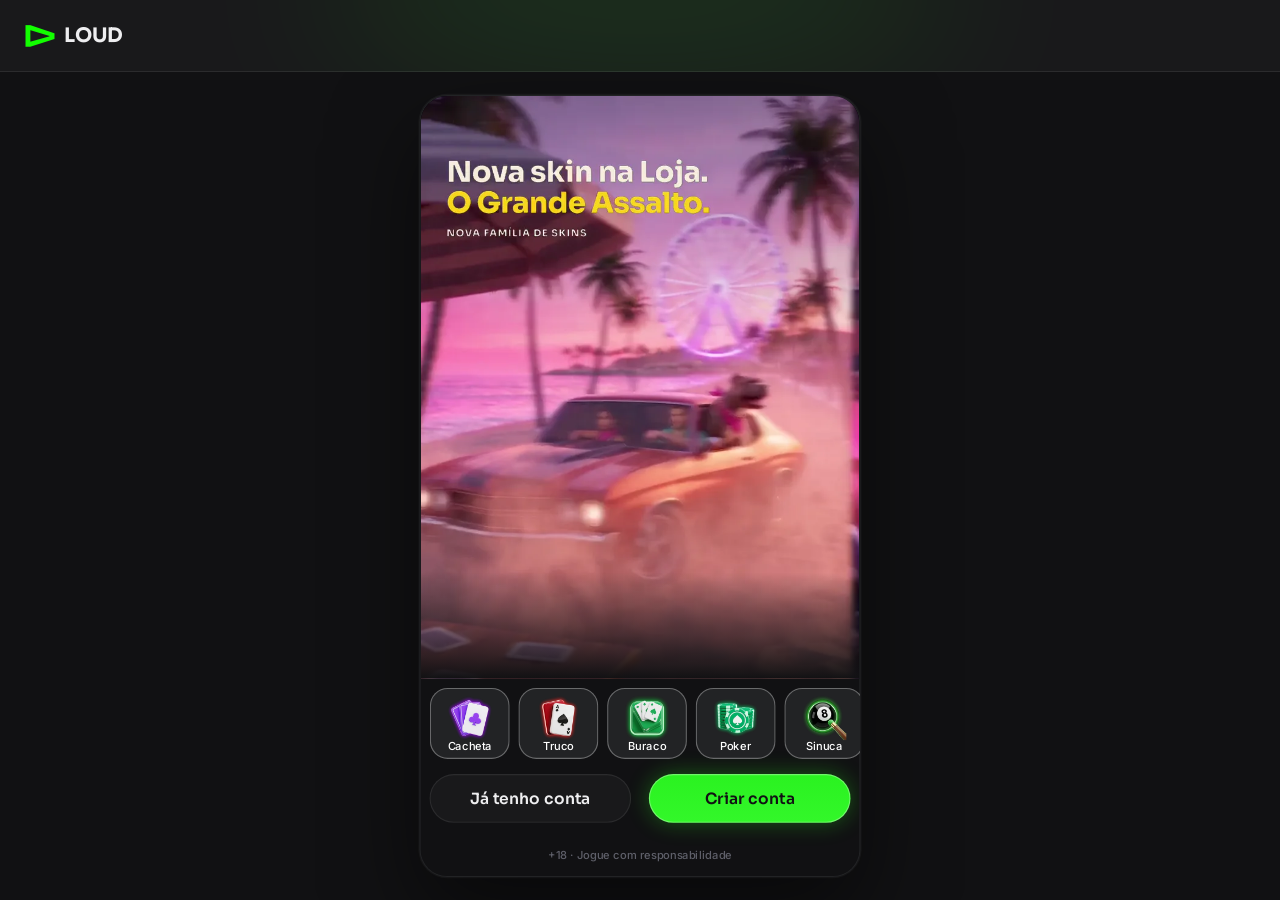
==== index.html @ 506d1aed "Login com o vídeo da O Grande Assalto (6 s em loop, sem áudio) e a família no banner principal da Lo" ====
<!doctype html>
<html lang="pt-BR">
<head>
<meta charset="utf-8">
<meta name="viewport" content="width=device-width, initial-scale=1, viewport-fit=cover, user-scalable=no">
<meta name="robots" content="noindex, nofollow">
<meta name="theme-color" content="#141e2a">
<meta name="mobile-web-app-capable" content="yes">
<meta name="apple-mobile-web-app-capable" content="yes">
<meta name="apple-mobile-web-app-status-bar-style" content="black-translucent">
<title>LOUD · protótipo</title>
<link rel="icon" href="assets/ui/logo_icon.webp">
<link rel="preconnect" href="https://fonts.googleapis.com">
<link rel="preconnect" href="https://fonts.gstatic.com" crossorigin>
<link rel="stylesheet" href="https://fonts.googleapis.com/css2?family=Inter:wght@400;500;600;700&family=Sora:wght@600;700;800&display=swap">
<link rel="stylesheet" href="css/tokens.css?v=loud-11202144">
<link rel="stylesheet" href="css/ui.css?v=loud-11202144">
<link rel="stylesheet" href="css/screens.css?v=loud-11202144">
<link rel="stylesheet" href="css/game.css?v=loud-11202144">
<link rel="stylesheet" href="css/desk.css?v=loud-11202144">
</head>
<body>
<svg width="0" height="0" style="position:absolute" aria-hidden="true">
  <defs><clipPath id="hexclip" clipPathUnits="objectBoundingBox"><path id="hexpath" d=""/></clipPath></defs>
  <symbol id="s-E" viewBox="0 0 16 20"><path d="M8 0C5 4 0 7.5 0 11.5C0 14 2 16 4.5 16C5.7 16 6.8 15.5 7.5 14.7C7.3 16.6 6.5 18.3 5 20H11C9.5 18.3 8.7 16.6 8.5 14.7C9.2 15.5 10.3 16 11.5 16C14 16 16 14 16 11.5C16 7.5 11 4 8 0Z"/></symbol>
  <symbol id="s-C" viewBox="0 0 20 18.4"><path d="M10 18.35L8.55 17.03C3.4 12.36 0 9.28 0 5.5C0 2.420 2.42 0 5.5 0C7.24 0 8.91 0.81 10 2.09C11.09 0.81 12.76 0 14.5 0C17.58 0 20 2.42 20 5.5C20 9.28 16.6 12.36 11.45 17.04L10 18.35Z"/></symbol>
  <symbol id="s-O" viewBox="0 0 15 20"><path d="M7.5 0L15 10L7.5 20L0 10L7.5 0Z"/></symbol>
  <symbol id="s-P" viewBox="0 0 18 18.5"><path d="M9 0C11.3 0 13.2 1.9 13.2 4.2C13.2 5 13 5.7 12.6 6.3C13 6.2 13.4 6.1 13.8 6.1C16.1 6.1 18 8 18 10.3C18 12.6 16.1 14.5 13.8 14.5C12.5 14.5 11.3 13.9 10.5 12.9C10.7 14.9 11.6 16.8 13.1 18.5H4.9C6.4 16.8 7.3 14.9 7.5 12.9C6.7 13.9 5.5 14.5 4.2 14.5C1.9 14.5 0 12.6 0 10.3C0 8 1.9 6.1 4.2 6.1C4.6 6.1 5 6.2 5.4 6.3C5 5.7 4.8 5 4.8 4.2C4.8 1.9 6.7 0 9 0Z"/></symbol>
  <symbol id="i-copy" viewBox="0 0 448 512"><path d="M208 0H332.1c12.7 0 24.9 5.1 33.9 14.1l67.9 67.9c9 9 14.1 21.2 14.1 33.9V336c0 26.5-21.5 48-48 48H208c-26.5 0-48-21.5-48-48V48c0-26.5 21.5-48 48-48zM48 128h80v64H64V448H256V416h64v48c0 26.5-21.5 48-48 48H48c-26.5 0-48-21.5-48-48V176c0-26.5 21.5-48 48-48z"/></symbol>
  <symbol id="i-share" viewBox="0 0 448 512"><path d="M352 224c53 0 96-43 96-96s-43-96-96-96s-96 43-96 96c0 4 .2 8 .7 11.9l-94.1 47C145.4 170.2 121.9 160 96 160c-53 0-96 43-96 96s43 96 96 96c25.9 0 49.4-10.2 66.6-26.9l94.1 47c-.5 3.9-.7 7.8-.7 11.9c0 53 43 96 96 96s96-43 96-96s-43-96-96-96c-25.9 0-49.4 10.2-66.6 26.9l-94.1-47c.5-3.9 .7-7.8 .7-11.9s-.2-8-.7-11.9l94.1-47C302.6 213.8 326.1 224 352 224z"/></symbol>
  <symbol id="i-wa" viewBox="0 0 448 512"><path d="M380.9 97.1C339 55.1 283.2 32 223.9 32c-122.4 0-222 99.6-222 222 0 39.1 10.2 77.3 29.6 111L0 480l117.7-30.9c32.4 17.7 68.9 27 106.1 27h.1c122.3 0 224.1-99.6 224.1-222 0-59.3-25.2-115-67.1-157zm-157 341.6c-33.2 0-65.7-8.9-94-25.7l-6.7-4-69.8 18.3L72 359.2l-4.4-7c-18.5-29.4-28.2-63.3-28.2-98.2 0-101.7 82.8-184.5 184.6-184.5 49.3 0 95.6 19.2 130.4 54.1 34.8 34.9 56.2 81.2 56.1 130.5 0 101.8-84.9 184.6-186.6 184.6zm101.2-138.2c-5.5-2.8-32.8-16.2-37.9-18-5.1-1.9-8.8-2.8-12.5 2.8-3.7 5.6-14.3 18-17.6 21.8-3.2 3.7-6.5 4.2-12 1.4-32.6-16.3-54-29.1-75.5-66-5.7-9.8 5.7-9.1 16.3-30.3 1.8-3.7.9-6.9-.5-9.7-1.4-2.8-12.5-30.1-17.1-41.2-4.5-10.8-9.1-9.3-12.5-9.5-3.2-.2-6.9-.2-10.6-.2-3.7 0-9.7 1.4-14.8 6.9-5.1 5.6-19.4 19-19.4 46.3 0 27.3 19.9 53.7 22.6 57.4 2.8 3.7 39.1 59.7 94.8 83.8 35.2 15.2 49 16.5 66.6 13.9 10.7-1.6 32.8-13.4 37.4-26.4 4.6-13 4.6-24.1 3.2-26.4-1.3-2.5-5-3.9-10.5-6.6z"/></symbol>
  <symbol id="i-pen" viewBox="0 0 512 512"><path d="M362.7 19.3L314.3 67.7 444.3 197.7l48.4-48.4c25-25 25-65.5 0-90.5L453.3 19.3c-25-25-65.5-25-90.5 0zm-71 71L58.6 323.5c-10.4 10.4-18 23.3-22.2 37.4L1 481.2C-1.5 489.7 .8 498.8 7 505s15.3 8.5 23.7 6.1l120.3-35.4c14.1-4.2 27-11.8 37.4-22.2L421.7 220.3 291.7 90.3z"/></symbol>
  <symbol id="i-plus" viewBox="0 0 448 512"><path d="M256 80c0-17.7-14.3-32-32-32s-32 14.3-32 32v144H48c-17.7 0-32 14.3-32 32s14.3 32 32 32h144v144c0 17.7 14.3 32 32 32s32-14.3 32-32V288h144c17.7 0 32-14.3 32-32s-14.3-32-32-32H256V80z"/></symbol>
  <symbol id="i-chev-l" viewBox="0 0 320 512"><path d="M9.4 233.4c-12.5 12.5-12.5 32.8 0 45.3l192 192c12.5 12.5 32.8 12.5 45.3 0s12.5-32.8 0-45.3L77.3 256 246.6 86.6c12.5-12.5 12.5-32.8 0-45.3s-32.8-12.5-45.3 0l-192 192z"/></symbol>
  <symbol id="i-chev-r" viewBox="0 0 320 512"><path d="M310.6 233.4c12.5 12.5 12.5 32.8 0 45.3l-192 192c-12.5 12.5-32.8 12.5-45.3 0s-12.5-32.8 0-45.3L242.7 256 73.4 86.6c-12.5-12.5-12.5-32.8 0-45.3s32.8-12.5 45.3 0l192 192z"/></symbol>
  <symbol id="i-chev-l-light" viewBox="0 0 320 512"><path d="M20.7 267.3c-6.2-6.2-6.2-16.4 0-22.6l192-192c6.2-6.2 16.4-6.2 22.6 0s6.2 16.4 0 22.6L54.6 256 235.3 436.7c6.2 6.2 6.2 16.4 0 22.6s-16.4 6.2-22.6 0l-192-192z"/></symbol>
  <symbol id="i-chev-r-light" viewBox="0 0 320 512"><path d="M299.3 244.7c6.2 6.2 6.2 16.4 0 22.6l-192 192c-6.2 6.2-16.4 6.2-22.6 0s-6.2-16.4 0-22.6L265.4 256 84.7 75.3c-6.2-6.2-6.2-16.4 0-22.6s16.4-6.2 22.6 0l192 192z"/></symbol>
  <symbol id="i-x" viewBox="0 0 384 512"><path d="M324.5 411.1c6.2 6.2 16.4 6.2 22.6 0s6.2-16.4 0-22.6L214.6 256 347.1 123.5c6.2-6.2 6.2-16.4 0-22.6s-16.4-6.2-22.6 0L192 233.4 59.5 100.9c-6.2-6.2-16.4-6.2-22.6 0s-6.2 16.4 0 22.6L169.4 256 36.9 388.5c-6.2 6.2-6.2 16.4 0 22.6s16.4 6.2 22.6 0L192 278.6 324.5 411.1z"/></symbol>
  <symbol id="i-search" viewBox="0 0 512 512"><path d="M384 208A176 176 0 1 0 32 208a176 176 0 1 0 352 0zM343.3 366C307 397.2 259.7 416 208 416C93.1 416 0 322.9 0 208S93.1 0 208 0S416 93.1 416 208c0 51.7-18.8 99-50 135.3L507.3 484.7c6.2 6.2 6.2 16.4 0 22.6s-16.4 6.2-22.6 0L343.3 366z"/></symbol>
  <symbol id="i-check" viewBox="0 0 512 512"><path d="M256 512A256 256 0 1 0 256 0a256 256 0 1 0 0 512zM369 209L241 337c-9.4 9.4-24.6 9.4-33.9 0l-64-64c-9.4-9.4-9.4-24.6 0-33.9s24.6-9.4 33.9 0l47 47L335 175c9.4-9.4 24.6-9.4 33.9 0s9.4 24.6 0 33.9z"/></symbol>
  <symbol id="i-eye" viewBox="0 0 576 512"><path d="M288 32c-80.8 0-145.5 36.8-192.6 80.6C48.6 156 17.3 208 2.5 243.7c-3.3 7.9-3.3 16.7 0 24.6C17.3 304 48.6 356 95.4 399.4C142.5 443.2 207.2 480 288 480s145.5-36.8 192.6-80.6c46.8-43.5 78.1-95.4 93-131.1c3.3-7.9 3.3-16.7 0-24.6c-14.9-35.7-46.2-87.7-93-131.1C433.5 68.8 368.8 32 288 32zM144 256a144 144 0 1 1 288 0 144 144 0 1 1 -288 0zm144-64c0 35.3-28.7 64-64 64c-7.1 0-13.9-1.2-20.3-3.3c-5.5-1.8-11.9 1.6-11.7 7.4c.3 6.9 1.3 13.8 3.2 20.7c13.7 51.2 66.4 81.6 117.6 67.9s81.6-66.4 67.9-117.6c-11.1-41.5-47.8-69.4-88.6-71.1c-5.8-.2-9.2 6.1-7.4 11.7c2.1 6.4 3.3 13.2 3.3 20.3z"/></symbol>
  <symbol id="i-send" viewBox="0 0 512 512"><path d="M498.1 5.6c10.1 7 15.4 19.1 13.5 31.2l-64 416c-1.5 9.7-7.4 18.2-16 23s-18.9 5.4-28 1.6L284 427.7l-68.5 74.1c-8.9 9.7-22.9 12.9-35.2 8.1S160 493.2 160 480V396.4c0-4 1.5-7.8 4.2-10.7L331.8 202.8c5.8-6.3 5.6-16-.4-22s-15.7-6.4-22-.7L106 360.8 17.7 316.6C7.1 311.3 .3 300.7 0 288.9s5.9-22.8 16.1-28.7l448-256c10.7-6.1 23.9-5.5 34 1.4z"/></symbol>
  <symbol id="i-star" viewBox="0 0 576 512"><path d="M316.9 18C311.6 7 300.4 0 288.1 0s-23.4 7-28.8 18L195 150.3 51.4 171.5c-12 1.8-22 10.2-25.7 21.7s-.7 24.2 7.9 32.7L137.8 329 113.2 474.7c-2 12 3 24.2 12.9 31.3s23 8 33.8 2.3l128.3-68.5 128.3 68.5c10.8 5.7 23.9 4.9 33.8-2.3s14.9-19.3 12.9-31.3L438.5 329 542.7 225.9c8.6-8.5 11.7-21.2 7.9-32.7s-13.7-19.9-25.7-21.7L381.2 150.3 316.9 18z"/></symbol>
  <symbol id="i-star-o" viewBox="0 0 576 512"><path d="M287.9 0c9.2 0 17.6 5.2 21.6 13.5l68.6 141.3 153.2 22.6c9 1.3 16.5 7.6 19.3 16.3s.5 18.1-5.9 24.5L433.6 328.4l26.2 155.6c1.5 9-2.2 18.1-9.7 23.5s-17.3 6-25.3 1.7l-137-73.2L151 509.1c-8.1 4.3-17.9 3.7-25.3-1.7s-11.2-14.5-9.7-23.5l26.2-155.6L31.1 218.2c-6.5-6.4-8.7-15.9-5.9-24.5s10.3-14.9 19.3-16.3l153.2-22.6L266.3 13.5C270.4 5.2 278.7 0 287.9 0zm0 79L235.4 187.2c-3.5 7.1-10.2 12.1-18.1 13.3L99 217.9 184.9 303c5.5 5.5 8.1 13.3 6.8 21L171.4 443.7l105.2-56.2c7.1-3.8 15.6-3.7 22.6 0l105.2 56.2L384.2 324.1c-1.3-7.7 1.2-15.5 6.8-21l85.9-85.1L358.6 200.5c-7.8-1.2-14.6-6.1-18.1-13.3L287.9 79z"/></symbol>
</svg>

<!-- desktop (js/desk.js): header largo, menu e chat ao vivo em volta da coluna 9:16 -->
<header class="dkh" id="dkh"></header>
<aside class="dkl" id="dkl" aria-label="Menu"></aside>
<aside class="dkr" id="dkr" aria-label="Chat ao vivo"></aside>

<div class="stage-wrap"><div class="phone" id="phone">
  <div class="status" aria-hidden="true"><span>9:41</span><span class="island"></span>
    <span class="icons"><svg width="18" height="12" viewBox="0 0 18 12" fill="#fff"><rect x="0" y="8" width="3" height="4" rx="1"/><rect x="5" y="5.5" width="3" height="6.5" rx="1"/><rect x="10" y="3" width="3" height="9" rx="1"/><rect x="15" y="0" width="3" height="12" rx="1"/></svg><svg width="16" height="12" viewBox="0 0 16 12" fill="#fff"><path d="M8 2.2c2.3 0 4.4.9 6 2.4l1.1-1.1A10 10 0 0 0 8 .6 10 10 0 0 0 .9 3.5L2 4.6a8.4 8.4 0 0 1 6-2.4zm0 3.3c1.4 0 2.7.5 3.7 1.4l1.1-1.1A7 7 0 0 0 8 3.9a7 7 0 0 0-4.8 1.9l1.1 1.1c1-.9 2.3-1.4 3.7-1.4zm0 3.3c.6 0 1.1.2 1.5.6L8 11 6.5 9.4c.4-.4.9-.6 1.5-.6z"/></svg><svg width="27" height="13" viewBox="0 0 27 13" fill="none"><rect x=".5" y=".5" width="23" height="12" rx="3.5" stroke="#fff" opacity=".4"/><rect x="2" y="2" width="20" height="9" rx="2" fill="#fff"/><rect x="25" y="4.5" width="1.6" height="4" rx=".8" fill="#fff" opacity=".4"/></svg></span>
  </div>
  <div class="app" id="app">
    <!-- telas do app (renderizadas pelo js/screens.js) -->
    <section class="scr" id="view"></section>

    <!-- tela de jogo: os motores (js/games.js) desenham dentro dela -->
    <section class="scr game-scr" id="scr-game" hidden>
      <header class="hud" id="hud"></header>
      <div class="jogo" id="jogo"><div class="board" id="board"></div></div>
      <nav class="mnav" id="mnav">
        <button data-g="voltar"><span class="back"><svg><use href="#i-chev-l-light"/></svg></span><span>Voltar</span></button>
        <button data-g="chat"><img class="ic" src="assets/icons/chat.webp" alt=""><span>Chat</span></button>
        <button data-g="mesa"><img class="ic" src="assets/icons/friends.webp" alt=""><span>Mesa</span></button>
        <button data-g="voz"><img class="ic" id="micIco" src="assets/icons/microphone-off.webp" alt=""><span>Voz</span></button>
        <button data-g="ajustes"><img class="ic" src="assets/icons/gear.webp" alt=""><span>Ajustes</span></button>
      </nav>
    </section>

    <div class="toast" id="toast"><span class="hint-pill" id="toastTxt"></span></div>
    <div id="sheet"></div>
    <div id="overlay"></div>
  </div>
</div></div>

<script src="js/core.js?v=loud-11202144"></script>
<script src="js/ui.js?v=loud-11202144"></script>
<script src="js/screens.js?v=loud-11202144"></script>
<script src="js/loja.js?v=loud-11202144"></script>
<script src="js/social.js?v=loud-11202144"></script>
<script src="js/torneios.js?v=loud-11202144"></script>
<script src="js/sala.js?v=loud-11202144"></script>
<script src="js/games.js?v=loud-11202144"></script>
<script src="js/sinuca.js?v=loud-11202144"></script>
<script src="js/desk.js?v=loud-11202144"></script>
<script src="js/boot.js?v=loud-11202144"></script>
</body>
</html>
---- css/tokens.css ----
/* LOUD · tokens do DS EstrelaGames (Rjx31bgpOt4m1U8DVKyWtd · modo LOUD), valores resolvidos 1:1 */
:root{
  color-scheme: dark;
  /* background */
  --bg-default:#111113; --bg-subtle:#19191b; --bg-strong:#222325; --bg-raised:#292a2e; --bg-inset:#010101; --bg-highlight:#ffffff14; --bg-chrome:#19191b; --bg-divider:#292a2e; --bg-band:#00000052;
  --bga-default-50:#11111380; --bga-default-75:#111113bf; --bga-subtle-50:#19191b80; --bga-subtle-75:#19191bbf;
  --bga-strong-25:#22232540; --bga-strong-50:#22232580; --bga-strong-75:#222325bf;
  --bga-secondary-16:#33f72a29; --bga-secondary-32:#33f72a52; --bga-accent-12:#ffc8411f;
  /* border */
  --border-muted:#ffffff14; --border-default:#222325; --border-strong:#393a40; --border-focus:#2af220;
  --border-hl-top:#ffffff29; --border-gold-top:#b2ffaae5; --border-gold-bottom:#2af2205c;
  /* text */
  --text-default:#eeeef0; --text-muted:#b2b3bd; --text-link:#33f72a; --text-subtle:#5f606a; --text-disabled:#46484f;
  --text-brand:#33f72a; --text-success:#52de7e; --text-error:#ff6b6e; --text-prize:#ffc841;
  --text-on-color:#ffffff; --text-on-color-muted:#ffffffd9; --text-on-color-subtle:#ffffffb2; --text-on-light:#111113;
  /* system */
  --sys-info:#11ff00; --sys-success:#2cc160; --sys-success-strong:#8cf0a9; --sys-warning:#ffbe2e; --sys-error:#ef4452;
  --sysa-success-25:#2cc16040; --sysa-error-25:#ef445240; --sysa-info-25:#3b74f540;
  --notification-error:#ef4452;
  /* effects */
  --hl-subtle:#ffffff29; --hl:#ffffff52; --hl-strong:#ffffff7a;
  --shadow-faint:#0000001f; --shadow-subtle:#0000003d; --shadow:#00000066; --shadow-strong:#00000080;
  --glow-info:#2af22052; --glow-accent:#ffbe2e52; --glow-success:#52de7ea3; --glow-gold:#33f72a52; --glow-blue:#33f72a; --glow-red:#ff6b6e;
  /* surfaces */
  --surface-card-top:#19191b; --surface-card-bottom:#111113; --surface-elevated-top:#292a2e; --surface-elevated-bottom:#19191b;
  /* buttons */
  --btn-primary-top:#2af220; --btn-primary-bg:#1a8015; --btn-secondary-border:#11ff00;
  --btn-disabled-top:#292a2e; --btn-disabled-bg:#292a2e; --btn-disabled-text:#46484f;
  /* tabs */
  --tab-default-text:#b2b3bd; --tab-container:#222325; --input-border:#222325;
  --tab-padrao:#2af220; --tab-padrao-tint:#2af2203d; --tab-rosa:#e93d82; --tab-rosa-tint:#e93d823d;
  /* games */
  --game-truco:#e5484d; --game-paulista:#3b74f5; --game-cacheta:#8752f2; --game-tranca:#2cc160; --game-buraco:#1f9a4a;
  --game-poker:#0fa968; --game-sinuca:#2fa35a; --game-todos:#11ff00; --game-domino:#14b8a6; --game-dama:#f76b15; --game-xadrez:#5b6cff;
  --game-paulista-tint:#3b74f53d; --game-truco-tint:#e5484d3d; --game-cacheta-tint:#8752f23d; --game-buraco-tint:#1f9a4a3d; --game-poker-tint:#0fa9683d; --game-sinuca-tint:#2fa35a3d;
  /* crew */
  --crew-engenheiro:#4fb3ff; --crew-comandante:#f5c542; --crew-piloto:#ff5a36; --crew-navegador:#e86bff; --crew-explorador:#4dffb8;
  --crew-bar:#ff9f43; --crew-reis:#34d399; --crew-nobru:#3d8bff; --crew-inhui:#ff4fb0;
  /* famílias da página Skins (mesma cor da chamada do Truco) */
  --crew-laje:#ff7f50; --crew-portaria:#3ddc84; --crew-live:#b45cff; --crew-feira:#ffa62b; --crew-navalha:#ff4fb0; --crew-varzea:#5be37d; --crew-oficina:#3db8ff; --crew-posto:#ff3b4a; --crew-fliper:#a45cff; --crew-grau:#4fa3ff; --crew-palpite:#f2b233; --crew-assalto:#ff4fa3;
  /* stake / table */
  --stake-padrao-top:#185a14; --stake-padrao-bottom:#122d10; --stake-iniciante-top:#1f9a4a; --stake-iniciante-bottom:#1f502c;
  --table-card-top:#1f5a4a; --table-card-bottom:#0f2e2a; --table-stake:#ffc841;
  --plus-bg:#52de7e; --plus-icon:#111113;
  --btn-success-top:#52de7e; --btn-success-bg:#1f9a4a; /* DS button-glass ☰ Type=Success (Comprar) */
  /* cards */
  --card-face:#ffffff; --card-border:#9ea2a4; --suit-red:#c72c3d; --suit-black:#141922; --back-top:#1b6c17; --back-bottom:#133c10;
  /* seat timer */
  --seat-timer-track:#ffffff1f; --seat-timer:#11ff00;
  /* type */
  --f-display:"Sora", "Inter", system-ui, sans-serif;
  --f-ui:"Inter", system-ui, -apple-system, sans-serif;
  --f-call:"Industry", "Sora", sans-serif;
  /* marca · LOUD (sobrescreve) */
  --back-top:#222325; --back-bottom:#19191b; --btn-primary-text:#111113; --btn-primary-bg:#33f72a; --crew-nobru:#11FF00; --crew-inhui:#11FF00; --crew-carolina:#B2FFAA;
}
/* estilos de texto do DS */
.t-d3xl{font:700 64px/1.2 var(--f-display);letter-spacing:-.02em}
.t-d2xl{font:700 48px/1.2 var(--f-display);letter-spacing:-.02em}
.t-dxl{font:700 40px/1.2 var(--f-display);letter-spacing:-.02em}
.t-dl{font:700 32px/1.2 var(--f-display);letter-spacing:-.02em}
.t-dm{font:700 24px/1.2 var(--f-display);letter-spacing:-.01em}
.t-ds{font:700 20px/1.2 var(--f-display);letter-spacing:-.01em}
.t-dxs{font:600 16px/1.2 var(--f-display)}
.t-d2xs{font:600 14px/1.2 var(--f-display)}
.t-d3xs{font:600 12px/1.2 var(--f-display)}
.t-hm{font:700 20px/1.2 var(--f-ui)}
.t-ll{font:500 16px/1 var(--f-ui)} .t-lm{font:500 14px/1 var(--f-ui)} .t-ls{font:500 12px/1 var(--f-ui)} .t-lxs{font:500 10px/1 var(--f-ui)} .t-l2xs{font:500 8px/1 var(--f-ui)}
.t-link{font:700 12px/1.5 var(--f-ui)}
.t-p2xl{font:400 20px/1.5 var(--f-ui)} .t-pm{font:400 14px/1.5 var(--f-ui)} .t-ps{font:400 12px/1.5 var(--f-ui)}
---- css/ui.css ----
/* EstrelaGames · base + componentes do DS (Apple Gamer Style · Glass). Medidas 1:1 com o Figma (frame 375). */
*{box-sizing:border-box}
html,body{height:100%;margin:0}
body{background:#05080c;color:var(--text-default);font-family:var(--f-ui);-webkit-font-smoothing:antialiased;overflow:hidden;-webkit-text-size-adjust:100%}
button{font:inherit;color:inherit;border:0;background:none;padding:0;margin:0;cursor:pointer;-webkit-tap-highlight-color:transparent;text-align:inherit}
button:focus-visible,[role="button"]:focus-visible{outline:2px solid var(--border-focus);outline-offset:2px}
/* cards clicáveis são div[role=button]: o WebKit (iPhone) não estica os filhos de um <button> com flex */
[role="button"]{cursor:pointer;-webkit-tap-highlight-color:transparent;-webkit-user-select:none;user-select:none;outline:0}
input{font:inherit;color:inherit;border:0;background:none;outline:0;padding:0;margin:0;min-width:0}
img,video{display:block;max-width:100%;user-select:none;-webkit-user-drag:none}
video::-webkit-media-controls,video::-webkit-media-controls-start-playback-button,video::-webkit-media-controls-overlay-play-button{display:none!important;-webkit-appearance:none} /* sem botão de play: os vídeos são fundo */
svg{display:block}
[hidden]{display:none!important}
.ic{flex:none;object-fit:contain;pointer-events:none}

/* ---------- aparelho ---------- */
.stage-wrap{position:fixed;inset:0;display:flex;align-items:center;justify-content:center}
.phone{position:relative;width:375px;height:812px;background:var(--bg-subtle);overflow:hidden;border-radius:48px;box-shadow:0 0 0 10px #0c1016,0 0 0 11px #2a3340,0 40px 80px rgba(0,0,0,.6);transform-origin:center;display:flex;flex-direction:column}
.status{position:relative;flex:none;height:44px;display:flex;align-items:center;justify-content:space-between;padding:0 26px 0 32px;font:600 15px/1 var(--f-ui);background:var(--bg-subtle);z-index:60;pointer-events:none}
.status .island{position:absolute;left:50%;top:10px;width:118px;height:32px;margin-left:-59px;border-radius:20px;background:#000}
.status .icons{display:flex;gap:6px;align-items:center}
.app{position:relative;flex:1;min-height:0;overflow:hidden}
@media (max-width:520px){
  .phone{width:100vw;height:100vh;height:100dvh;border-radius:0;box-shadow:none;transform:none!important}
  .status{display:none}
  .app{padding-top:env(safe-area-inset-top,0px)}
}
.scr{position:absolute;inset:0;display:flex;flex-direction:column;background:var(--bg-subtle);overflow:hidden}
.app>.scr{top:env(safe-area-inset-top,0px)}
@media (min-width:521px){.app>.scr{top:0}}
.scroll{flex:1;min-height:0;overflow-y:auto;overflow-x:hidden;-webkit-overflow-scrolling:touch;scrollbar-width:none;overscroll-behavior:contain}
.scroll::-webkit-scrollbar,.hscroll::-webkit-scrollbar{display:none}
/* linha com rolagem lateral: sem clip, sangra até a borda da tela (regra Oct 26) */
.hscroll{display:flex;overflow-x:auto;overflow-y:visible;scrollbar-width:none;margin:0 -8px;padding:0 8px;scroll-padding:0 8px;-webkit-overflow-scrolling:touch}

/* ---------- ícones 3D ---------- */
.i16{width:16px;height:16px}.i20{width:20px;height:20px}.i24{width:24px;height:24px}.i28{width:28px;height:28px}.i32{width:32px;height:32px}.i36{width:36px;height:36px}.i40{width:40px;height:40px}.i48{width:48px;height:48px}

/* ---------- header-game (Mobile · Glass) ---------- */
.hdr{position:relative;flex:none;height:64px;display:flex;align-items:center;gap:4px;padding:8px 12px;background:var(--bg-subtle);overflow:hidden;z-index:20}
.hdr::before{content:"";position:absolute;left:48px;top:-70px;width:280px;height:140px;border-radius:50%;background:var(--glow-blue);filter:blur(60px);opacity:.15;pointer-events:none}
.hdr .side{position:relative;flex:1;min-width:0;display:flex;align-items:center;gap:4px}
.hdr .logo{width:24px;height:36px;display:grid;place-items:center;flex:none}
.hdr .logo img{width:25px;height:24px}
.cpill{flex:1;min-width:0;height:34px;display:flex;align-items:center;gap:2px;padding:4px;border-radius:999px;background:linear-gradient(90deg,#52de7e1a,#22232506),var(--bga-strong-50);box-shadow:inset 0 0 0 1px var(--border-muted);overflow:hidden}
.cpill.bonus{padding:4px 8px 4px 4px;background:linear-gradient(90deg,#22232506,#ffc8411a),var(--bga-strong-50)}
.cpill .ic{width:24px;height:24px}
.cpill .t{flex:1;min-width:0;display:flex;flex-direction:column;gap:2px;text-align:left}
.cpill .t small{font:500 8px/1 var(--f-ui);color:var(--text-muted)}
.cpill .t b{font:700 12px/10px var(--f-ui);color:var(--text-default);white-space:nowrap;overflow:hidden;text-overflow:ellipsis}
.cpill.bonus .t b{color:var(--text-prize)}
.cpill .plus{width:20px;height:20px;border-radius:10px;background:var(--plus-bg);display:grid;place-items:center;flex:none}
.cpill .plus svg{width:12px;height:12px;fill:var(--plus-icon)}
/* saldo com seta: abre o dropdown (DS header-game ◉ Expanded) */
.cpill .chev{width:20px;height:20px;display:grid;place-items:center;flex:none}
.cpill .chev svg{width:10px;height:10px;fill:var(--text-muted);transform:rotate(90deg);transition:transform .2s}
.cpill.open{box-shadow:inset 0 0 0 1px var(--border-strong)} .cpill.open .chev svg{transform:rotate(-90deg)}
.hdr .hbuy{flex:1;min-width:0}
/* dropdown do saldo (DS balance-panel) · celular: preso embaixo do header */
.baldrop{position:absolute;left:0;right:0;top:64px;bottom:0;z-index:45;background:var(--bga-default-75);animation:fade .15s both}
.balp{display:flex;flex-direction:column;gap:16px;max-height:100%;overflow:auto;padding:16px 16px 24px;background:var(--bg-subtle);border-radius:0 0 24px 24px;box-shadow:inset 0 -1px 0 var(--hl-subtle),0 16px 40px rgba(0,0,0,.4);animation:balIn .22s cubic-bezier(.2,.8,.2,1) both}
@keyframes balIn{from{transform:translateY(-12px);opacity:0}}
.balp .top{display:flex;justify-content:space-between;align-items:center}
.balp .top small{font:500 12px/1.2 var(--f-ui);color:var(--text-muted)}
.balp .tv{display:flex;align-items:center;gap:4px}
.balp .eye,.balp .x{display:grid;place-items:center;width:28px;height:28px}
.balp .eye svg{width:20px;height:20px;fill:var(--text-muted)}
.balp .x svg{width:12px;height:12px;fill:var(--text-muted);transform:rotate(-90deg)}
.balp .rows{display:flex;flex-direction:column;gap:12px}
.balp .kv{display:flex;justify-content:space-between;gap:12px;font:400 14px/1.4 var(--f-ui);color:var(--text-muted)}
.balp .kv b{font-weight:400;color:var(--text-default);font-variant-numeric:tabular-nums;text-align:right}
.balp hr{border:0;height:1px;background:var(--border-muted);margin:0}
.balp .acts{display:flex;gap:12px} .balp .acts .btn{flex:1}
/* Bônus Fidelidade (DS _loyalty-bonus): Resgatar quando tem valor · Juntando com a seta que abre as regras */
.fid{display:flex;flex-direction:column;gap:12px;padding:8px 12px 8px 8px;border-radius:24px;background:var(--bga-strong-50);box-shadow:inset 0 0 0 1px var(--border-muted)}
.fid.ready{flex-direction:row;align-items:center;gap:8px}
.fid .ic{width:28px;height:28px;flex:none}
.fid .t{flex:1;min-width:0;display:flex;flex-direction:column;gap:2px;text-align:left}
.fid .t b{font:400 14px/1.3 var(--f-ui);color:var(--text-default)}
.fid .t small{font:500 10px/1.2 var(--f-ui);color:var(--text-muted)}
.fid .v{font:400 14px/1 var(--f-ui);font-variant-numeric:tabular-nums}
.fid .row{display:flex;align-items:center;gap:8px;width:100%}
.fid .chev{width:20px;height:20px;display:grid;place-items:center;flex:none}
.fid .chev svg{width:10px;height:10px;fill:var(--text-muted);transform:rotate(90deg);transition:transform .2s}
.fid.open{border-radius:16px;padding:8px 12px 12px 8px} .fid.open .chev svg{transform:rotate(-90deg)}
.fid .more{display:flex;flex-direction:column;gap:12px}
.fid .wk{display:flex;flex-direction:column;gap:4px;padding:12px;border-radius:12px;background:var(--bga-default-50);box-shadow:inset 0 0 0 1px var(--border-muted)}
.fid .wk small{font:500 12px/1.2 var(--f-ui);color:var(--text-muted)}
.fid .wk b{font:700 20px/1.2 var(--f-display);color:var(--text-prize);font-variant-numeric:tabular-nums}
.fid p{margin:0;font:400 12px/1.5 var(--f-ui);color:var(--text-muted)}
.fid .kv{font-size:12px}
.hbell{position:relative;width:36px;height:36px;border-radius:18px;background:var(--bga-strong-50);box-shadow:inset 0 0 0 1px var(--border-muted);display:grid;place-items:center;flex:none}
.hbell .ic{width:28px;height:28px}
.hbell i{position:absolute;left:28px;top:0;width:8px;height:8px;border-radius:50%;background:var(--notification-error)}
.hbell i[hidden]{display:none}

/* ---------- header-avatar (hexágono com borda da tripulação) ---------- */
.hav{position:relative;display:inline-block;flex:none;width:var(--w,44px);height:var(--h,48px)}
.hav .gl{position:absolute;left:-4.5%;top:0;width:109%;aspect-ratio:1;border-radius:50%;background:var(--cc);filter:blur(calc(var(--w,44px) * .16));opacity:.45;pointer-events:none}
.hav .hx{position:absolute;inset:0;-webkit-clip-path:url(#hexclip);clip-path:url(#hexclip);background:var(--cc)}
.hav .hx img{position:absolute;inset:2px;width:calc(100% - 4px);height:calc(100% - 4px);object-fit:cover;object-position:center top;-webkit-clip-path:url(#hexclip);clip-path:url(#hexclip);background:var(--bg-raised)}
.hav .on{position:absolute;left:77%;top:75%;width:23%;aspect-ratio:1;border-radius:50%;background:var(--sys-success);box-shadow:0 0 0 1.5px var(--bg-subtle)}
.hav.xs{--w:24px;--h:26px}.hav.s{--w:32px;--h:35px}.hav.m{--w:44px;--h:48px}.hav.l{--w:56px;--h:60px}
.hav.xs .hx img,.hav.s .hx img{inset:1.5px;width:calc(100% - 3px);height:calc(100% - 3px)}
.hav.empty{height:var(--w)}
.hav.empty .av0{position:absolute;inset:4.5%;width:91%;height:91%}
.hav.empty .add{position:absolute;left:63.6%;top:63.6%;width:27.3%;height:27.3%;border-radius:50%;background:var(--plus-bg);box-shadow:0 0 0 1.2px var(--bg-subtle);display:grid;place-items:center}
.hav.empty .add svg{width:58%;height:58%;fill:var(--plus-icon)}

/* ---------- avatar circular (avatar-estrela-games) ---------- */
.av{position:relative;display:inline-block;vertical-align:middle;flex:none;width:var(--s,48px);height:var(--s,48px);border-radius:50%;background:linear-gradient(180deg,var(--surface-elevated-top),var(--surface-elevated-bottom));box-shadow:inset 0 0 0 var(--bw,2px) #ffffff29}
.av img{position:absolute;inset:var(--bw,2px);width:calc(100% - 2*var(--bw,2px));height:calc(100% - 2*var(--bw,2px));border-radius:50%;object-fit:cover;object-position:center top}
.av.s{--s:32px;--bw:1px}.av.m{--s:48px;--bw:2px}.av.l{--s:80px;--bw:3px}.av.xl{--s:120px;--bw:4px}
.av .lvl{position:absolute;left:50%;bottom:-4px;transform:translateX(-50%);padding:1px 6px;border-radius:999px;background:var(--bg-raised);box-shadow:0 0 0 2px var(--bg-default);font:600 12px/14px var(--f-display);white-space:nowrap}
.av.empty .ph{position:absolute;inset:25%;width:50%;height:50%;fill:#ffffff52}
.av .addb{position:absolute;left:63.3%;top:63.3%;width:36.7%;height:36.7%;border-radius:50%;background:var(--plus-bg);display:grid;place-items:center;box-shadow:0 0 0 3px var(--bg-subtle)}
.av .addb svg{width:50%;height:50%;fill:#fff}

/* ---------- navbar-glass ---------- */
.nav{position:absolute;left:16px;right:16px;bottom:calc(12px + env(safe-area-inset-bottom,0px));height:64px;display:flex;align-items:stretch;padding:4px;border-radius:24px;background:var(--bga-strong-75);box-shadow:inset 0 0 0 1px var(--border-muted);-webkit-backdrop-filter:blur(24px);backdrop-filter:blur(24px);z-index:30}
.nav>button{position:relative;flex:1;min-width:0;display:flex;flex-direction:column;align-items:center;justify-content:center;border-radius:20px}
.nav>button .ic{width:32px;height:32px;opacity:.75}
.nav>button>span{font:500 10px/1 var(--f-ui);color:var(--text-subtle);white-space:nowrap}
.nav>button.on{flex:none;width:104px;justify-content:flex-end;gap:2px;padding-bottom:6px;background:var(--bga-secondary-16);box-shadow:inset 0 0 0 1px var(--hl-subtle),0 0 20px var(--glow-info)}
.nav>button.on .ic{position:absolute;left:28px;top:-14px;width:48px;height:48px;opacity:1}
.nav>button.on .lr{width:100%;display:flex;align-items:center;justify-content:space-between;padding:0 8px}
.nav>button.on .lr span{font:500 10px/1 var(--f-ui);color:var(--text-on-color)}
.nav .lr i{width:16px;height:16px;display:grid;place-items:center}
.nav .lr svg{width:10px;height:16px;fill:var(--text-on-color)}

/* ---------- game-block ---------- */
.gb{position:relative;flex:none;width:72px;height:64px;border-radius:16px;display:flex;flex-direction:column;align-items:center;justify-content:center;padding:4px 0;background:var(--tab-container);box-shadow:inset 0 0 0 1px var(--hl);font:500 10px/1 var(--f-ui);color:var(--text-on-color);white-space:nowrap}
.gb .ic{width:40px;height:40px}
.gb.on{justify-content:flex-end;padding:0 0 6px;background:var(--gc);box-shadow:0 4px 12px var(--gs,transparent)}
.gb.on .ic{position:absolute;left:50%;top:-12px;width:60px;height:60px;margin-left:-30px}
.gb .lk{position:absolute;right:4px;top:4px;width:14px;height:14px;opacity:.8}
.gb.on .lk{display:none}
.games-row{gap:8px;padding-top:12px;margin-top:-12px}
.games-row .gb{width:72px}

/* ---------- tabs ---------- */
.tabs{display:flex;gap:2px;height:44px;padding:4px;border-radius:12px;background:var(--bg-raised);box-shadow:inset 0 0 0 1px var(--input-border)}
.tabs>button{position:relative;flex:1;min-width:0;height:34px;border-radius:8px;display:flex;align-items:center;justify-content:center;padding:8px 16px;font:500 12px/1 var(--f-ui);color:var(--tab-default-text);white-space:nowrap}
.tabs>button.on{background:var(--tc-tint);font:700 12px/18px var(--f-ui);color:var(--text-default)}
.tabs>button.on::after{content:"";position:absolute;left:50%;bottom:0;width:24px;height:3px;margin-left:-12px;border-radius:2px;background:var(--tc);box-shadow:0 0 8px var(--tc)}
.tabs>button .lk{font:500 9px/1 var(--f-ui);margin-left:4px;opacity:.7}
.tabs{--tc:var(--tab-padrao);--tc-tint:var(--tab-padrao-tint)}
.tabs.t-azul{--tc:var(--game-paulista);--tc-tint:var(--game-paulista-tint)}
.tabs.t-vermelha{--tc:var(--game-truco);--tc-tint:var(--game-truco-tint)}
.tabs.t-roxa{--tc:var(--game-cacheta);--tc-tint:var(--game-cacheta-tint)}
.tabs.t-verde{--tc:var(--game-buraco);--tc-tint:var(--game-buraco-tint)}
.tabs.t-rosa{--tc:var(--tab-rosa);--tc-tint:var(--tab-rosa-tint)}

/* ---------- button-glass ---------- */
.btn{display:inline-flex;align-items:center;justify-content:center;gap:8px;white-space:nowrap;transition:transform .12s,filter .12s;flex:none}
.btn:active{transform:scale(.97)}
.btn.l{height:48px;padding:0 24px;border-radius:24px;font:600 16px/1.2 var(--f-display)}
.btn.m{height:40px;padding:0 20px;border-radius:20px;font:600 14px/1.2 var(--f-display)}
.btn.s{height:32px;padding:0 16px;border-radius:16px;font:600 12px/1.2 var(--f-display)}
.btn.xl{height:56px;padding:0 24px;border-radius:28px;font:600 16px/1.2 var(--f-display)}
.btn.m44{height:44px;border-radius:22px}
.btn.pri{background:linear-gradient(180deg,var(--btn-primary-top),var(--btn-primary-bg));box-shadow:inset 0 0 0 1px var(--hl),0 0 20px var(--glow-info);color:var(--btn-primary-text)}
.btn.sec{background:var(--bga-strong-50);box-shadow:inset 0 0 0 1px var(--border-muted);color:var(--text-default)}
.btn.ok{background:linear-gradient(180deg,var(--btn-success-top),var(--btn-success-bg));box-shadow:inset 0 0 0 1px var(--hl),0 0 20px var(--glow-success);color:#fff}
.btn:disabled,.btn.dis{background:var(--btn-disabled-bg);box-shadow:none;color:var(--btn-disabled-text);pointer-events:none}
.btn.danger-txt{background:none;box-shadow:none;color:var(--text-error);font:500 14px/1 var(--f-ui)}
.btn.fill{flex:1;min-width:0}
.btn.wide{width:100%}
.btn .ic{width:20px;height:20px}

/* ---------- button-icon ---------- */
.bicon{width:40px;height:40px;border-radius:20px;display:grid;place-items:center;flex:none;background:var(--bga-strong-50);box-shadow:inset 0 0 0 1px var(--border-muted)}
.bicon .ic{width:24px;height:24px}
.bicon.s{width:32px;height:32px;border-radius:16px}.bicon.s .ic{width:20px;height:20px}
.bicon svg{width:14px;height:14px;fill:var(--text-default)}
.bicon.s28{width:28px;height:28px;border-radius:14px}.bicon.s28 svg{width:16px;height:16px}

/* ---------- tag ---------- */
.tag{display:inline-flex;align-items:center;gap:4px;padding:2px 8px;border-radius:999px;font:400 12px/18px var(--f-ui);white-space:nowrap;flex:none}
.tag.neutral{background:#ffffff14;color:var(--text-muted)}
.tag.gold{padding:3px 8px;background:#33f72a29;color:#fff;box-shadow:inset 0 0 0 1px #b2ffaa8c}
.tag.success{background:var(--sys-success);color:var(--bg-default)}
.tag.danger{background:var(--sys-error);color:var(--text-default)}
.tag.info{background:var(--sys-info);color:var(--text-default)}
.tag.live{background:var(--sys-error);color:var(--text-default)}
.tag.beginner{background:var(--game-buraco);color:var(--text-default)}

/* ---------- section-title ---------- */
.stitle{display:flex;align-items:center;justify-content:space-between;gap:16px}
.stitle .tx{flex:1;min-width:0;display:flex;flex-direction:column;gap:2px}
.stitle b{font:700 20px/1.2 var(--f-display);letter-spacing:-.01em}
.stitle small{font:500 12px/1 var(--f-ui);color:var(--text-muted)}
.trow{display:flex;align-items:center;justify-content:space-between;gap:8px}
.trow b{font:600 14px/1.2 var(--f-display)}
.trow small{font:500 10px/1 var(--f-ui);color:var(--text-subtle)}

/* ---------- page-top ---------- */
.ptop{flex:none;display:flex;align-items:center;justify-content:space-between;gap:8px;padding:8px;min-height:45px}
.ptop .l{display:flex;align-items:center;gap:8px;min-width:0}
.ptop .back{width:28px;height:28px;border-radius:14px;display:grid;place-items:center;background:var(--bga-strong-50);box-shadow:inset 0 0 0 1px var(--border-muted);flex:none}
.ptop .back svg{width:10px;height:16px;fill:var(--text-default)}
.ptop .tx{display:flex;flex-direction:column;min-width:0}
.ptop .tx b{font:600 16px/1.2 var(--f-display);white-space:nowrap;overflow:hidden;text-overflow:ellipsis}
.ptop .tx small{display:flex;align-items:center;gap:4px;font:500 10px/1 var(--f-ui);color:var(--text-muted)}
.ptop .tx small i{width:6px;height:6px;border-radius:50%;background:var(--sys-success)}

/* ---------- input-search / input ---------- */
.search{display:flex;align-items:center;gap:8px;height:40px;padding:0 16px 0 12px;border-radius:20px;background:var(--bga-strong-50);box-shadow:inset 0 0 0 1px var(--border-muted)}
.search svg{width:16px;height:16px;fill:var(--text-muted);flex:none}
.search input{flex:1;font:500 12px/1 var(--f-ui);color:var(--text-default)}
.search input::placeholder{color:var(--text-muted)}
.field{display:flex;flex-direction:column;gap:8px}
.field>label{font:500 14px/1 var(--f-ui);color:var(--text-default)}
.field .box{display:flex;align-items:center;gap:8px;height:40px;padding:8px 12px;border-radius:12px;background:var(--bga-strong-50);box-shadow:inset 0 0 0 1px var(--border-muted)}
.field .box:focus-within{box-shadow:inset 0 0 0 1px var(--border-focus)}
.field .box input{flex:1;font:400 14px/1.5 var(--f-ui);color:var(--text-default)}
.field .box input::placeholder{color:var(--text-disabled)}
.field .box button svg{width:20px;height:20px;fill:var(--text-muted)}

/* ---------- otp ---------- */
.otp{display:flex;gap:8px;justify-content:center}
.otp .bx{width:48px;height:56px;border-radius:12px;background:#ffffff14;display:grid;place-items:center;font:700 24px/1.2 var(--f-display);color:var(--text-default);box-shadow:inset 0 0 0 1px var(--border-muted)}
.otp .bx.act{background:#ffffff1f;box-shadow:inset 0 0 0 2px var(--border-focus),0 0 12px var(--glow-info)}
.otp .bx.act::after{content:"";width:2px;height:24px;background:var(--border-focus);animation:blink 1s steps(1) infinite}
@keyframes blink{50%{opacity:0}}
.otp-in{position:absolute;opacity:0;pointer-events:none;width:1px;height:1px}

/* ---------- progress ---------- */
.prog{height:4px;border-radius:999px;background:#ffffff1f;overflow:hidden;flex:1}
.prog i{display:block;height:100%;border-radius:inherit;background:var(--tab-padrao);transition:width .3s}

/* ---------- stake-pill ---------- */
.stakes{position:relative;height:128px;overflow:hidden;margin:0 -8px}
.stakes .track{position:absolute;top:8px;left:50%;transform:translateX(-50%);display:flex;align-items:center;gap:8px;height:112px}
.sp{position:relative;flex:none;display:flex;flex-direction:column;border-radius:16px;padding:4px 4px 0;background:linear-gradient(180deg,var(--surface-elevated-top),var(--surface-card-bottom));box-shadow:inset 0 0 0 1px #ffffff29,0 16px 40px var(--shadow);transition:width .25s,height .25s}
.sp .st{position:relative;flex:1;align-self:stretch;border-radius:12px;display:flex;flex-direction:column;align-items:center;justify-content:center;gap:4px;background:linear-gradient(180deg,var(--stake-padrao-top),var(--stake-padrao-bottom));box-shadow:inset 0 0 0 1px var(--hl-subtle),inset 0 2px 8px var(--shadow)}
.sp .v{display:flex;align-items:center;gap:4px;font:600 14px/1.2 var(--f-display);white-space:nowrap}
.sp .v .ic{width:14px;height:14px}
.sp .q{position:absolute;top:4px;right:4px;display:flex;align-items:center;gap:3px;padding:2px 5px;border-radius:8px;background:var(--bga-strong-50);font:500 8px/1 var(--f-ui);white-space:nowrap}
.sp .q::before{content:"";width:5px;height:5px;border-radius:50%;background:var(--sys-success)}
.sp .tg{padding:2px 6px;border-radius:6px;background:var(--bga-strong-50);font:500 8px/1 var(--f-ui);color:var(--text-success)}
.sp .ft{flex:none;display:flex;align-items:center;justify-content:center;gap:3px;padding:4px 0 5px;white-space:nowrap}
.sp .ft small{font:500 8px/1 var(--f-ui);color:var(--text-muted)}
.sp .ft b{font:500 8px/1 var(--f-ui)}
.sp.ini .st{background:linear-gradient(180deg,var(--stake-iniciante-top),var(--stake-iniciante-bottom))}
.sp.S{width:68px;height:68px;padding:4px}
.sp.S .q,.sp.S .ft,.sp.S .tg{display:none}
.sp.M{width:88px;height:88px}
.sp.M .v{font:600 16px/1.2 var(--f-display)} .sp.M .v .ic{width:18px;height:18px}
.sp.L{width:112px;height:112px}
.sp.L .v{font:700 20px/1.2 var(--f-display);letter-spacing:-.01em} .sp.L .v .ic{width:24px;height:24px}
.sp.L .ft b{font:500 10px/1 var(--f-ui)}
.sp.on{box-shadow:inset 0 0 0 2px var(--btn-secondary-border),0 0 20px var(--glow-info)}
.sp.on .st{background:linear-gradient(180deg,var(--btn-primary-top),var(--btn-primary-bg))}
.sp.on.ini .st{background:linear-gradient(180deg,var(--stake-iniciante-top),var(--stake-iniciante-bottom))}
.stake-grid{display:grid;grid-template-columns:repeat(3,minmax(0,1fr));gap:12px}
.stake-grid .sp{width:auto;height:88px}

/* ---------- table-glass (mesa aberta) ---------- */
.tg-row{display:grid;grid-template-columns:repeat(2,minmax(0,1fr));gap:16px 8px}
.tgl{position:relative;height:92px;border-radius:46px;padding:4px;display:flex;background:linear-gradient(180deg,var(--surface-elevated-top),var(--surface-card-bottom));box-shadow:inset 0 0 0 1px #ffffff29,0 16px 40px var(--shadow);text-align:left}
.tgl .felt{flex:1;align-self:stretch;min-width:0;display:flex;align-items:center;padding:10px 12px 6px 70px;border-radius:41px;background:linear-gradient(180deg,var(--table-card-top),var(--table-card-bottom));box-shadow:inset 0 0 0 1px var(--hl-subtle),inset 0 2px 8px var(--shadow)}
.tgl .vals{display:flex;flex-direction:column;gap:4px;min-width:0}
.tgl .vals b{font:600 14px/1.2 var(--f-display);color:var(--table-stake);white-space:nowrap}
.tgl .vals small{font:500 10px/1 var(--f-ui);color:#ffffffb2;white-space:nowrap}
.tgl .seats{display:flex;align-items:center;gap:2px;height:20px}
.tgl .seats .pl{display:flex}
.tgl .seats .pl span{width:20px;height:20px;border-radius:10px;overflow:hidden;background:var(--cc);margin-right:-6px;box-shadow:0 0 0 1px var(--table-card-bottom)}
.tgl .seats .pl span img{width:100%;height:100%;object-fit:cover;object-position:center top}
.tgl .seats em{font:600 12px/14px var(--f-display);font-style:normal;margin-left:8px}
.tgl .tab{position:absolute;left:50%;top:-8px;transform:translateX(-50%);padding:2px 8px;border-radius:8px;background:var(--surface-elevated-top);box-shadow:inset 0 0 0 1px var(--border-muted);font:500 10px/12px var(--f-ui);color:var(--text-subtle);white-space:nowrap}
.tgl .deck{position:absolute;left:14px;top:25px;width:52px;height:52px}
.tgl.locked .felt>*{opacity:.55}
.tgl.pool{border-radius:16px}
.tgl.pool .felt{border-radius:12px;position:relative;overflow:hidden;background:linear-gradient(180deg,#2fa35a,#145c32)}
.tgl.pool .felt::before{content:"";position:absolute;left:30%;top:0;bottom:0;border-left:1px solid #ffffff29}
.tgl.pool .pk{position:absolute;width:10px;height:10px;border-radius:50%;background:#000000b2;box-shadow:inset 0 0 0 1px #ffffff1f}

/* ---------- action-tile ---------- */
.atile{width:80px;height:64px;border-radius:16px;display:flex;flex-direction:column;align-items:center;justify-content:center;background:var(--bga-strong-50);box-shadow:inset 0 0 0 1px var(--border-muted);font:600 14px/1.2 var(--f-display);flex:none}
.atile .ic{width:28px;height:28px}

/* ---------- bottom sheet (sheet glass) ---------- */
.veil{position:absolute;inset:0;z-index:50;background:var(--bga-default-75);display:flex;align-items:flex-end;animation:fade .2s both}
.bsheet{position:relative;width:100%;max-height:calc(100% - 24px);display:flex;flex-direction:column;align-items:stretch;gap:12px;padding:8px 12px calc(24px + env(safe-area-inset-bottom,0px));border-radius:24px 24px 0 0;background:var(--bg-subtle);box-shadow:inset 0 1px 0 var(--hl-subtle),0 16px 40px var(--shadow);animation:up .28s cubic-bezier(.2,.9,.3,1) both;overflow:hidden}
.bsheet.g16{gap:16px}
.bsheet .handle{width:36px;height:4px;border-radius:2px;background:var(--border-muted);align-self:center;flex:none}
.bsheet .scroll{margin:0 -12px;padding:0 12px}
.sh-h{display:flex;align-items:center;gap:12px;flex:none}
.sh-h>.ic{width:36px;height:36px}
.sh-h .tx{flex:1;min-width:0;display:flex;flex-direction:column;gap:2px}
.sh-h .tx b{font:600 16px/1.2 var(--f-display)}
.sh-h .tx small{font:500 10px/1.2 var(--f-ui);color:var(--text-subtle)}
.sh-h .tx small.ok{display:flex;align-items:center;gap:6px;color:var(--sys-success)}
.sh-h .tx small.ok::before{content:"";width:8px;height:8px;border-radius:50%;background:var(--sys-success)}
.xbtn{width:32px;height:32px;border-radius:16px;display:grid;place-items:center;background:var(--bga-strong-50);box-shadow:inset 0 0 0 1px var(--border-muted);flex:none}
.xbtn svg{width:14px;height:14px;fill:var(--text-default)}
@keyframes up{from{transform:translateY(100%)}to{transform:none}}
@keyframes fade{from{opacity:0}}
@keyframes pop{from{transform:scale(.3);opacity:0}}

/* ---------- hint (pílula) / toast ---------- */
.hint-pill{display:inline-flex;align-items:center;gap:4px;padding:4px 12px;border-radius:999px;background:var(--bga-strong-75);box-shadow:inset 0 0 0 1px var(--hl-subtle);font:500 10px/1.2 var(--f-ui);color:var(--text-default);white-space:nowrap;-webkit-backdrop-filter:blur(12px);backdrop-filter:blur(12px)}
.toast{position:absolute;left:50%;top:72px;transform:translate(-50%,-8px);opacity:0;transition:opacity .2s,transform .2s;z-index:90;pointer-events:none;max-width:calc(100% - 32px)}
.toast .hint-pill{font-size:11px;padding:6px 14px;white-space:normal;text-align:center}
.toast.show{opacity:1;transform:translate(-50%,0)}

/* ---------- list / cells ---------- */
.cell{display:flex;flex-direction:column;gap:2px;padding:8px;border-radius:12px;background:var(--bga-strong-50);box-shadow:inset 0 0 0 1px var(--border-muted);min-width:0;flex:1}
.cell small{font:500 10px/1 var(--f-ui);color:var(--text-subtle)}
.cell b{font:600 14px/1.2 var(--f-display);white-space:nowrap}
.card-raised{border-radius:16px;background:var(--bg-raised)}
.muted{color:var(--text-muted)}.subtle{color:var(--text-subtle)}.prize{color:var(--text-prize)}.ok{color:var(--text-success)}.err{color:var(--text-error)}

@media (prefers-reduced-motion: reduce){*,*::before,*::after{animation-duration:.01ms!important;animation-iteration-count:1!important;transition-duration:.01ms!important}}
---- css/screens.css ----
/* EstrelaGames · layout das telas (frames do Figma · arquivo WkFIFdpiEMFdsQUZqbs5JA) */

/* ---------- Onboarding · M01 Boas-vindas ---------- */
.ob1{background:var(--bg-default)}
.ob1 .hero{position:relative;flex:1;min-height:0;overflow:hidden;background:#05080c}
.ob1 .hero video{position:absolute;inset:0;width:100%;height:100%;object-fit:cover;object-position:center top}
.ob1 .hero::after{content:"";position:absolute;left:0;right:0;bottom:0;height:96px;background:linear-gradient(180deg,#11111300,var(--bg-default));pointer-events:none}
.ob1 .bottom{flex:none;display:flex;flex-direction:column;gap:2px;padding-bottom:env(safe-area-inset-bottom,0px)}
.ob1 .copy{padding:8px 8px 0}
.ob1 .copy .hscroll{gap:8px}
.ob1 .acts{display:flex}
.ob1 .acts>div{flex:1;min-width:0;padding:12px 8px;display:flex}
.ob1 .acts .btn{flex:1}
.ob1 .legal{margin:0;padding:10px 0 14px;text-align:center;font:500 10px/1 var(--f-ui);color:var(--text-subtle)}

/* ---------- Onboarding · M02–M05 cadastro ---------- */
.ob{padding:12px 8px calc(24px + env(safe-area-inset-bottom,0px));gap:24px}
.ob .obtop{flex:none;display:flex;align-items:center;gap:12px}
.ob .obtop .back{width:32px;height:32px;border-radius:16px;display:grid;place-items:center;background:var(--bga-strong-50);box-shadow:inset 0 0 0 1px var(--border-muted);flex:none}
.ob .obtop .back svg{width:10px;height:16px;fill:var(--text-default)}
.ob .obtop span{font:500 12px/1 var(--f-ui);color:var(--text-muted);flex:none}
.ob .obc{flex:1;min-height:0;display:flex;flex-direction:column;justify-content:space-between;gap:24px;overflow-y:auto;scrollbar-width:none}
.ob .obc::-webkit-scrollbar{display:none}
.ob .obtx{display:flex;flex-direction:column;gap:8px}
.ob h1{margin:0;font:700 32px/1.2 var(--f-display);letter-spacing:-.02em}
.ob .obtx p{margin:0;font:400 14px/1.5 var(--f-ui);color:var(--text-muted)}
.ob .form{display:flex;flex-direction:column;gap:20px}
.ob .obft{display:flex;flex-direction:column;gap:12px;flex:none}
.ob .note{margin:0;font:500 10px/1.4 var(--f-ui);color:var(--text-subtle);text-align:center}
.ob .note a{color:var(--text-link);text-decoration:none}
.ob .resend{display:flex;align-items:center;justify-content:space-between;gap:8px;font:500 14px/1 var(--f-ui);color:var(--text-muted)}
.ob .checks{display:flex;flex-direction:column;gap:10px}
.ob .checks div{display:flex;align-items:center;gap:8px;font:500 12px/1 var(--f-ui);color:var(--text-subtle)}
.ob .checks svg{width:16px;height:16px;fill:var(--text-disabled)}
.ob .checks div.on{color:var(--text-default)}
.ob .checks div.on svg{fill:var(--sys-success)}
.ob .avatar-pick{display:flex;justify-content:center}
.ob .avatar-pick .av{box-shadow:inset 0 0 0 3px var(--btn-secondary-border),0 0 20px var(--glow-info)}
.ob .avail{display:flex;align-items:center;gap:6px;font:500 12px/1 var(--f-ui);color:var(--text-success)}
.ob .avail svg{width:14px;height:14px;fill:currentColor}
.ob .avail.err{color:var(--text-error)}
.ob .sugs{display:flex;flex-wrap:wrap;align-items:center;gap:8px}
.ob .sugs .sl{font:500 10px/1 var(--f-ui);color:var(--text-muted)}
.ob .sugs .tag{cursor:pointer;font:600 12px/14px var(--f-display);padding:4px 10px}

/* ---------- Lobby (Home sem skin) ---------- */
.lobby .glowtop{position:absolute;left:48px;top:-70px;width:280px;height:140px;border-radius:50%;background:var(--glow-blue);filter:blur(60px);opacity:.22;pointer-events:none;z-index:0}
.lobby .content{position:relative;display:flex;flex-direction:column;gap:12px;padding:12px 8px 96px}
.lobby .modos{display:flex;align-items:center;gap:8px}
.lobby .modos .tabs{flex:1;min-width:0}
.lobby .sec{display:flex;flex-direction:column;gap:8px}
.lobby .sec.open{gap:16px}
.lobby .soon-note{margin:-4px 0 0;font:500 12px/1.4 var(--f-ui);color:var(--text-subtle);text-align:center;padding:0 16px}

/* ---------- Home com skin (Jogos) ---------- */
.home{gap:12px}
.home .stage{position:relative;flex:1;min-height:0;margin:0 8px;border-radius:12px;overflow:hidden;background:#0b1220;box-shadow:inset 0 0 0 1px var(--border-strong)}
.home .stage video{position:absolute;inset:0;width:100%;height:100%;object-fit:cover;object-position:center top}
.home .stage .shade{position:absolute;left:0;right:0;bottom:0;height:320px;background:linear-gradient(180deg,#19191b00,var(--bg-subtle));pointer-events:none}
.home .stage .ct{position:absolute;inset:0;display:flex;flex-direction:column;justify-content:space-between;gap:8px;padding:8px 8px calc(90px + env(safe-area-inset-bottom,0px))}
.home .stage .gl{display:flex;flex-direction:column;gap:8px;width:70px;min-height:0;overflow-y:auto;padding-top:12px;margin-top:-12px;scrollbar-width:none}
.home .stage .gl::-webkit-scrollbar{display:none}
.home .stage .gl .gb{width:70px;flex:none}
.home .stage .gl .gb:not(.on){background:#222325b8;-webkit-backdrop-filter:blur(12px);backdrop-filter:blur(12px)}
.home .stage .acts{display:flex;gap:8px;align-items:center}
.home .stage .acts .btn{flex:1;height:64px;border-radius:24px;font:600 16px/1.2 var(--f-display)}
.home .stage .acts .atile{-webkit-backdrop-filter:blur(12px);backdrop-filter:blur(12px)}
/* lobby (sem skin): Treino ao lado do Jogar, igual à Home com skin (Figma M01/D01, 03/11) */
.lobby .sec .acts{display:flex;gap:8px;align-items:center}
.lobby .sec .acts .btn{flex:1;height:64px;border-radius:24px;font:600 16px/1.2 var(--f-display)}
.home .rw-hint{position:absolute;left:50%;top:72px;transform:translateX(-50%);z-index:25}

/* ---------- fila (partida rápida / mesa) ---------- */
.qslots{display:grid;gap:8px}
.qslot{height:96px;border-radius:12px;background:var(--bga-strong-50);box-shadow:inset 0 0 0 1px var(--border-muted);display:flex;flex-direction:column;align-items:center;justify-content:center;gap:6px;font:500 10px/1 var(--f-ui);color:var(--text-subtle);min-width:0;padding:0 4px;text-align:center}
.qslot.filled{color:var(--text-default)}
.qslot .spin{width:28px;height:28px;border-radius:50%;border:3px solid var(--border-muted);border-top-color:var(--btn-primary-top);animation:spin 1s linear infinite}
.qslot b{font:500 10px/1.2 var(--f-ui);max-width:100%;overflow:hidden;text-overflow:ellipsis;white-space:nowrap}
@keyframes spin{to{transform:rotate(360deg)}}
.qcount{font:700 64px/1 var(--f-display);text-align:center;text-shadow:0 0 24px var(--glow-info)}
.qinfo{margin:0;font:500 12px/1.4 var(--f-ui);color:var(--text-muted);text-align:center}

/* ---------- Loja ---------- */
.pg-top{flex:none;display:flex;flex-direction:column;gap:2px}
.loja .content,.pack .content,.diamantes .content{display:flex;flex-direction:column;gap:16px;padding:0 8px calc(24px + env(safe-area-inset-bottom,0px))} /* sem navbar: a Loja abre pelo botão da Home */
.chips{gap:8px;padding:4px 8px}
.chip{flex:none;height:36px;display:flex;align-items:center;gap:6px;padding:0 12px 0 8px;border-radius:12px;background:var(--bga-strong-50);box-shadow:inset 0 0 0 1px var(--border-muted);font:500 12px/1 var(--f-ui);color:var(--text-default);white-space:nowrap}
.chip .ic{width:20px;height:20px}
.chip.on{background:var(--bga-secondary-16);box-shadow:inset 0 0 0 1.5px var(--btn-secondary-border),0 0 12px var(--glow-info);color:var(--text-on-color)}
.chip.big{height:40px}.chip.big .ic{width:24px;height:24px}
/* skin-pack-card */
.spk{position:relative;display:flex;flex-direction:column;text-align:left;width:100%}
.spk.L{height:176px;justify-content:space-between;padding:12px;border-radius:20px;overflow:hidden;background-color:var(--skin-art-base,#292a2e);background-size:cover;box-shadow:inset 0 0 0 1px var(--border-muted)}
.spk.L::before{content:"";position:absolute;inset:0;background:linear-gradient(180deg,#292a2e00 45%,#292a2e 100%);pointer-events:none}
.spk.L>*{position:relative}
.spk.L .top{display:flex;gap:8px}
.spk.L .info{display:flex;align-items:center;justify-content:space-between;gap:12px}
.spk.L .info .tx{display:flex;flex-direction:column;min-width:0}
.spk.L .info b{font:600 16px/1.2 var(--f-display)}
.spk.L .info small{font:500 10px/1 var(--f-ui);color:var(--text-muted)}
.spk .tag{font-size:12px}
.spk.S{gap:6px}
.spk.S .art{position:relative;height:96px;border-radius:16px;overflow:hidden;background-color:#292a2e;background-size:cover;box-shadow:inset 0 0 0 1px var(--border-muted)}
.spk.S .art::before{content:"";position:absolute;inset:0;background:linear-gradient(180deg,#292a2e00 45%,#292a2ed9 100%)}
.spk.S .art .tag{position:absolute;left:6px;top:6px;padding:2px 8px}
.spk.S .art .price{position:absolute;right:6px;bottom:6px;padding:3px 8px;border-radius:999px;background:var(--bga-strong-75);box-shadow:inset 0 0 0 1px var(--border-muted);font:500 10px/1 var(--f-ui);-webkit-backdrop-filter:blur(12px);backdrop-filter:blur(12px)}
.spk.S .art .lock{position:absolute;left:50%;top:28px;width:40px;height:40px;margin-left:-20px}
.spk.S.blocked .art{background:var(--bga-strong-75)}
.spk.S.blocked.t1 .art{background:linear-gradient(180deg,#e93d8214,#3a2a6440),var(--bga-strong-75)}
.spk.S.blocked.t2 .art{background:linear-gradient(180deg,#1fb6e814,#292a2e40),var(--bga-strong-75)}
.spk.S.blocked .art::before{display:none}
.spk.S .tx{display:flex;flex-direction:column;padding-left:2px}
.spk.S .tx b{font:700 12px/1.5 var(--f-ui)}
.spk.S .tx small{font:500 8px/1 var(--f-ui);color:var(--text-muted)}
.packs{display:flex;flex-direction:column;gap:12px;padding:4px 0 8px}
.pgrid{display:grid;grid-template-columns:repeat(3,minmax(0,1fr));gap:12px 8px}
.loja .note{margin:0;font:500 12px/1 var(--f-ui);color:var(--text-muted);line-height:1.3}
.decks{display:grid;grid-template-columns:repeat(2,minmax(0,1fr));gap:12px}
.deckc{display:flex;flex-direction:column;align-items:center;gap:12px;padding:16px 12px;border-radius:16px;background:var(--bga-strong-50);box-shadow:inset 0 0 0 1px var(--border-muted)}
.deckc.on{box-shadow:inset 0 0 0 2px var(--btn-secondary-border),0 0 12px var(--glow-info)}
.deckc .dk{position:relative;width:64px;height:88px}
.deckc b{font:600 14px/1.2 var(--f-display);text-align:center}
/* página do pacote */
.pk-box{display:flex;flex-direction:column;gap:16px;padding:20px 16px;border-radius:16px;background:var(--bg-subtle)}
.pk-box.unl{gap:12px;padding-bottom:24px}
.crew-rows{display:flex;flex-direction:column;gap:16px}
.crew-row{display:flex;gap:4px}
.crew-row>div{flex:1;min-width:0;display:flex;flex-direction:column;align-items:center;gap:6px}
.crew-row>div small{font:500 10px/1 var(--f-ui);color:var(--text-muted);white-space:nowrap;overflow:hidden;text-overflow:ellipsis;max-width:100%}
.crew-row.duo{gap:12px}
.crew-row.duo>div{gap:8px}
.crew-row.duo>div small{font:500 12px/1 var(--f-ui)}
.uopt{display:flex;align-items:center;gap:12px;padding:12px 16px 12px 12px;border-radius:12px;background:var(--bg-raised);text-align:left;width:100%}
.uopt .ic{width:40px;height:40px}
.uopt .tx{flex:1;min-width:0;display:flex;flex-direction:column;gap:2px}
.uopt .tx b{font:500 14px/1 var(--f-ui)}
.uopt .tx small{font:500 10px/1.2 var(--f-ui);color:var(--text-muted)}
.uopt .pr{font:600 16px/1.2 var(--f-display)}
.uopt .pg{display:flex;flex-direction:column;align-items:flex-end;gap:6px;width:72px}
.uopt .pg b{font:600 14px/1.2 var(--f-display)}
.uopt .pg .tr{width:72px;height:6px;border-radius:3px;background:var(--bg-inset);overflow:hidden}
.uopt .pg .tr i{display:block;height:100%;border-radius:3px;background:var(--sys-success)}
.uopt.owned{box-shadow:inset 0 0 0 1px var(--sys-success)}
/* sheet desbloqueado / você ganhou */
.unlock{align-items:center;gap:16px;padding:8px 16px calc(32px + env(safe-area-inset-bottom,0px))}
.unlock .hero{position:relative;width:343px;max-width:100%;height:208px;flex:none}
.unlock .hero .av{position:absolute;margin-left:calc(var(--s) / -2)} /* left = 50% + deslocamento: centro da imagem, em qualquer largura */
.unlock h2{margin:0;font:700 24px/1.2 var(--f-display);letter-spacing:-.01em;text-align:center}
.unlock p{margin:0;font:500 14px/1.15 var(--f-ui);color:var(--text-muted);text-align:center}
.unlock .row{display:flex;gap:12px;width:100%}
.unlock .row .btn{flex:1}
/* character picker */
.picker{padding:0 8px calc(16px + env(safe-area-inset-bottom,0px));gap:12px}
.picker .stg{position:relative;flex:1;min-height:200px;border-radius:20px;overflow:hidden;background:#0b1220;box-shadow:inset 0 0 0 1px var(--border-muted);display:flex;flex-direction:column;justify-content:flex-end;padding:12px}
.picker .stg video{position:absolute;inset:0;width:100%;height:100%;object-fit:cover;object-position:center top}
.picker .stg::before{content:"";position:absolute;inset:0;background:linear-gradient(180deg,#22232500 50%,var(--bg-subtle) 100%);pointer-events:none;z-index:1}
.picker .arrow{position:absolute;top:50%;width:36px;height:36px;margin-top:-18px;border-radius:18px;display:grid;place-items:center;background:var(--bga-strong-75);box-shadow:inset 0 0 0 1px var(--border-muted);-webkit-backdrop-filter:blur(12px);backdrop-filter:blur(12px);z-index:2}
.picker .arrow svg{width:10px;height:16px;fill:var(--text-default)}
.picker .arrow.p{left:8px}.picker .arrow.n{right:8px}
.picker .ident{position:relative;z-index:2;display:flex;flex-direction:column;gap:2px}
.picker .ident b{font:700 20px/1.2 var(--f-display);letter-spacing:-.01em;text-transform:uppercase}
.picker .ident small{display:flex;align-items:center;gap:6px;font:500 10px/1.2 var(--f-ui);color:var(--text-muted)}
.picker .ident small i{width:8px;height:8px;border-radius:50%;background:var(--btn-secondary-border);flex:none}
.picker .crew{flex:none;display:flex;align-items:center;justify-content:center;gap:12px;height:56px}
.picker .crew button{width:48px;height:48px;border-radius:24px;overflow:hidden;background:var(--cc);box-shadow:inset 0 0 0 1px var(--border-muted);opacity:.55;flex:none;transition:all .2s}
.picker .crew button img{width:100%;height:100%;object-fit:cover;object-position:center top}
.picker .crew button.on{width:56px;height:56px;border-radius:28px;opacity:1;box-shadow:0 0 0 2.5px var(--btn-secondary-border),0 0 14px var(--glow-info)} /* seleção = ação: azul do DS, igual ao Figma */
.picker .acts{flex:none;display:flex;gap:8px}
.picker .acts .btn{flex:1}

/* ---------- Batalhas ---------- */
/* ---------- Torneios (opt-in) ---------- */
.tor .content{display:flex;flex-direction:column;gap:16px;padding:16px 16px 112px}
.tor .ttl{display:flex;flex-direction:column;gap:4px}
.tor .ttl h1{margin:0;font:700 24px/1.2 var(--f-display);letter-spacing:-.01em}
.tor .ttl p{margin:0;font:500 14px/1.15 var(--f-ui);color:var(--text-muted)}
.tor .hscroll{margin:0 -16px;padding:12px 16px 0;margin-top:-12px;gap:8px}
.tlist{display:flex;flex-direction:column;gap:16px}
/* tournament-card-estrela-games · borda e pano da table-glass, abas na borda de cima (prêmio no meio, status à esquerda, Infos à direita) */
.tcard{position:relative;display:flex;width:100%;padding:4px;border-radius:40px;background:linear-gradient(180deg,var(--surface-elevated-top),var(--surface-card-bottom));box-shadow:inset 0 0 0 1px #ffffff29,0 16px 40px var(--shadow);text-align:left}
.tcard .felt{flex:1;min-width:0;height:72px;display:flex;align-items:center;gap:12px;padding:8px 16px 8px 20px;border-radius:36px;background:linear-gradient(180deg,var(--table-card-top),var(--table-card-bottom));box-shadow:inset 0 0 0 1px var(--hl-subtle),inset 0 2px 8px var(--shadow)}
.tcard .jg{display:flex;flex-direction:column;align-items:center;gap:2px;flex:none}
.tcard .jg>.ic{width:40px;height:40px}
.tcard .jg small{display:flex;align-items:center;gap:2px;font:500 10px/1 var(--f-ui);color:var(--text-on-color-subtle)}
.tcard .jg small .ic,.tcard .tm .ic{width:12px;height:12px}
.tcard .info{flex:1;min-width:0;display:flex;flex-direction:column;gap:2px}
.tcard .info>b{font:600 14px/1.2 var(--f-display);white-space:nowrap;overflow:hidden;text-overflow:ellipsis}
.tcard .info>small{font:500 12px/1.2 var(--f-ui);color:var(--text-on-color-subtle);white-space:nowrap;overflow:hidden;text-overflow:ellipsis}
.tcard .tm{display:flex;align-items:center;gap:4px;font:500 12px/1.2 var(--f-ui);color:var(--text-on-color-subtle);white-space:nowrap}
.tcard .tm b{font:600 12px/14px var(--f-display);color:var(--text-default);font-variant-numeric:tabular-nums}
.tcard .tm b.live{color:var(--text-error)}
.tcard .ac{display:flex;flex-direction:column;align-items:center;gap:4px;flex:none}
.tcard .ac small{font:500 10px/1 var(--f-ui);color:var(--text-on-color-subtle);white-space:nowrap}
.tcard .ac small b{font-weight:500;color:var(--text-success)}
.tcard .tb{position:absolute;top:-10px;display:flex;align-items:center;gap:4px;padding:2px 12px;border-radius:10px;background:var(--surface-elevated-top);box-shadow:inset 0 0 0 1px var(--border-muted);font:500 12px/16px var(--f-ui);color:var(--text-on-color-subtle);white-space:nowrap}
.tcard .tb.pz{left:50%;transform:translateX(-50%)}
.tcard .tb.pz b{font:600 12px/16px var(--f-display);color:var(--table-stake)}
.tcard .tb.inf{right:40px;padding:2px 8px;color:var(--text-link)}
.tcard .st{position:absolute;left:40px;top:-11px;display:flex}
.tcard.end .jg>.ic{opacity:.56}
.tcard.end .info>b{color:var(--text-on-color-subtle)}
.tag.live i{width:6px;height:6px;border-radius:50%;background:currentColor}
.tempty .ec{width:96px;height:96px;border-radius:50%;display:grid;place-items:center;background:var(--bga-strong-50)}
.tempty .ec .ic{width:56px;height:56px}
/* sheet do torneio · Regras / Prêmios / Ranking */
.tsh .thead{display:flex;align-items:center;gap:12px}
.tsh .thead .gm{width:56px;height:56px;border-radius:16px;display:grid;place-items:center;background:var(--gt);flex:none}
.tsh .thead .gm .ic{width:40px;height:40px}
.tsh .thead .tx{flex:1;min-width:0;display:flex;flex-direction:column;gap:4px}
.tsh .thead b{font:700 20px/1.2 var(--f-display);letter-spacing:-.01em}
.tsh .thead small{font:500 12px/1.2 var(--f-ui);color:var(--text-muted)}
.tcd{display:flex;flex-direction:column;gap:8px;align-self:stretch}
.tcd>small{font:500 12px/1 var(--f-ui);color:var(--text-muted)}
.tcd .cells{display:flex;gap:8px}
.tcd .cells span{flex:1;display:flex;flex-direction:column;align-items:center;padding:8px;border-radius:12px;background:var(--bg-raised);box-shadow:inset 0 0 0 1px var(--border-muted)}
.tcd .cells b{font:700 20px/1.2 var(--f-display);font-variant-numeric:tabular-nums}
.tcd .cells small{font:500 10px/1 var(--f-ui);color:var(--text-muted)}
.tstats{display:flex;gap:8px}
.tstats .c{flex:1;min-width:0;display:flex;align-items:center;gap:12px;height:60px;padding:12px 16px;background:var(--bg-raised)}
.tstats .c .ic{width:36px;height:36px}
.tstats .c span{display:flex;flex-direction:column;min-width:0}
.tstats .c b{font:700 20px/1.2 var(--f-display);letter-spacing:-.01em;white-space:nowrap}
.tstats .c small{font:500 10px/1 var(--f-ui);color:var(--text-subtle)}
.trules{display:flex;flex-direction:column;gap:12px}
.trules div{display:flex;align-items:flex-start;gap:8px}
.trules .ic{width:16px;height:16px;flex:none;margin-top:1px}
.trules span{font:500 14px/1.3 var(--f-ui)}
.tprz,.trank{display:flex;flex-direction:column;gap:8px}
.tprz div{display:flex;align-items:center;gap:12px;padding:12px;border-radius:16px;background:linear-gradient(180deg,var(--surface-card-top),var(--surface-card-bottom));box-shadow:inset 0 0 0 1px var(--border-muted)}
.tprz b{flex:1;min-width:0;font:500 16px/1 var(--f-ui)}
.tprz em{font:500 14px/1 var(--f-ui);font-style:normal;color:var(--text-prize)}
.trank .rrow,.trank .rrow+.rrow{border-radius:16px;background:linear-gradient(180deg,var(--surface-card-top),var(--surface-card-bottom));box-shadow:inset 0 0 0 1px var(--border-muted)}
.trank .rrow.me{background:#11ff002e;box-shadow:inset 0 0 0 1px var(--btn-primary-top)}
.trank .rrow.top>em{color:var(--text-brand)}
.trank .rrow .pts small.pz{color:var(--text-prize)}
.tcta{display:flex;flex-direction:column;gap:8px}
.tcta .qinfo,.task .qinfo{font-size:10px}
/* sheets de confirmação · confirmar, saldo insuficiente, cancelar, aviso de início */
.task{display:flex;flex-direction:column;align-items:center;gap:16px}
.task>.ic.hero{width:80px;height:80px}
.task .tx{display:flex;flex-direction:column;gap:8px;text-align:center}
.task h2{margin:0;font:700 24px/1.2 var(--f-display);letter-spacing:-.01em}
.task p{margin:0;font:500 14px/1.3 var(--f-ui);color:var(--text-muted)}
.task .tsum{align-self:stretch;display:flex;flex-direction:column;gap:8px;padding:12px 16px;border-radius:16px;background:var(--bg-raised);box-shadow:inset 0 0 0 1px var(--border-muted)}
.task .tsum div{display:flex;justify-content:space-between;align-items:center;font:500 14px/1 var(--f-ui);color:var(--text-muted)}
.task .tsum b{font:600 14px/1.2 var(--f-display);color:var(--text-default)}
.task .tsum b.err{color:var(--text-error)}
.task .tsum i{height:1px;background:var(--border-muted)}
.task .row{align-self:stretch;display:flex;gap:12px}
/* sheets da mesa (jogadores, chat da mesa) */
.room-list{display:flex;flex-direction:column;border-radius:8px;background:var(--bga-strong-50);overflow:hidden}
.room-list .pr{display:flex;align-items:center;gap:10px;padding:8px 12px;min-height:48px}
.room-list .pr b{flex:1;min-width:0;font:500 14px/1 var(--f-ui)}
.room-list .pr small{font:500 10px/1 var(--f-ui);color:var(--text-subtle)}
.room-list .pr small.ok{color:var(--sys-success)}
.room-list .pr.free b{color:var(--text-subtle)}
.room-info{display:flex;gap:8px}
.room-h{display:flex;justify-content:space-between;font:500 12px/1 var(--f-ui);color:var(--text-muted)}
.leave-btn{padding:12px 0;text-align:center;font:500 14px/1 var(--f-ui);color:var(--text-error);width:100%}
.room-chat{display:flex;flex-direction:column;gap:8px;max-height:132px;overflow-y:auto;scrollbar-width:none}
.room-chat::-webkit-scrollbar{display:none}

/* ---------- Chat ---------- */
.chat .gtabs{flex:none;gap:8px;padding:20px 8px 8px;margin:-12px 0 0}
.chat .feed{flex:1;min-height:0;overflow-y:auto;display:flex;flex-direction:column;padding:8px 0;scrollbar-width:none}
.chat .feed::-webkit-scrollbar{display:none}
.chat .feed .spacer{flex:1}
.chat .sys{padding:4px 0 8px;text-align:center;font:500 10px/1 var(--f-ui);color:var(--text-subtle)}
.cmsg{display:flex;flex-direction:column;gap:8px;padding:4px 16px}
.cmsg .row{display:flex;align-items:flex-start;gap:8px}
.cmsg .ln{flex:1;min-width:0;display:flex;flex-wrap:wrap;align-items:flex-start;gap:6px;padding-top:6px;font:500 14px/1.3 var(--f-ui);color:var(--text-default)}
.cmsg .ln .tx{flex:1;min-width:0;word-wrap:break-word}
.cmsg .ln b{font-weight:500}
.cmsg.of{background:#11ff001f;box-shadow:inset 3px 0 0 #11ff00}
.cmsg.es{background:#ffc8411f;box-shadow:inset 3px 0 0 #ffc841}
.cmsg .badge{flex:none;display:inline-flex;align-items:center;gap:4px;height:18px;padding:2px 8px 2px 4px;border-radius:999px;font:500 10px/1 var(--f-ui);margin-top:-1px}
.cmsg .badge .ic{width:14px;height:14px}
.cmsg .badge.of{background:#11ff00;color:var(--btn-primary-text)}
.cmsg .badge.es{background:#ffc841;color:#111113}
.av.s.of img{object-fit:contain;padding:5px;background:var(--bg-raised)}
.ccard{display:flex;align-items:center;gap:12px;padding:12px;margin-left:40px;border-radius:16px;background:var(--bga-strong-50);box-shadow:inset 0 0 0 1px var(--border-muted)}
.ccard .ic{width:40px;height:40px}
.ccard .tx{flex:1;min-width:0;display:flex;flex-direction:column}
.ccard .tx small{font:500 8px/1 var(--f-ui);color:var(--text-muted);text-transform:uppercase;letter-spacing:.02em}
.ccard .tx b{font:600 16px/1.2 var(--f-display)}
.ccard .tx span{font:500 10px/1 var(--f-ui);color:var(--text-muted)}
.ccard .btn{flex:none}
.composer{flex:none;display:flex;flex-direction:column;gap:8px;padding:8px 12px calc(88px + env(safe-area-inset-bottom,0px))}
.composer .chint{display:flex;justify-content:space-between;font:500 10px/1 var(--f-ui);color:var(--text-muted)}
.composer .row{display:flex;align-items:center;gap:8px}
.composer .row .bicon svg{width:16px;height:16px;fill:var(--text-default)}
.composer .in{flex:1;min-width:0;height:40px;padding:0 16px;border-radius:20px;background:var(--bga-strong-50);box-shadow:inset 0 0 0 1px var(--border-muted);display:flex;align-items:center}
.composer .in input{flex:1;font:500 12px/1 var(--f-ui)}
.composer .in input::placeholder{color:var(--text-muted)}
.composer .send{width:40px;height:40px;border-radius:20px;display:grid;place-items:center;background:linear-gradient(180deg,var(--btn-primary-top),var(--btn-primary-bg));box-shadow:0 0 20px var(--glow-info);flex:none}
.composer .send svg{width:16px;height:16px;fill:#fff}
.amt-grid{display:grid;grid-template-columns:repeat(4,minmax(0,1fr));gap:8px}
.amt{height:44px;text-align:center;border-radius:12px;background:var(--bga-strong-50);box-shadow:inset 0 0 0 1px var(--border-muted);font:600 14px/1.2 var(--f-display)}
.amt.on{background:var(--bga-secondary-16);box-shadow:inset 0 0 0 1.5px var(--btn-secondary-border),0 0 12px var(--glow-info)}
.total{display:flex;align-items:center;justify-content:space-between;padding:12px 16px;border-radius:12px;background:var(--bg-raised)}
.total small{font:500 12px/1 var(--f-ui);color:var(--text-muted)}
.total b{font:700 20px/1.2 var(--f-display)}
.stepper{display:flex;align-items:center;justify-content:space-between;padding:4px 4px 4px 16px;border-radius:12px;background:var(--bga-strong-50);box-shadow:inset 0 0 0 1px var(--border-muted);font:600 14px/1.2 var(--f-display)}
.stepper div{display:flex;gap:4px}
.gtoast-card{position:absolute;left:16px;right:16px;top:102px;z-index:45;display:flex;align-items:center;gap:12px;padding:12px 16px 12px 12px;border-radius:16px;background:var(--bga-strong-75);-webkit-backdrop-filter:blur(24px);backdrop-filter:blur(24px);box-shadow:0 0 16px var(--sys-success);animation:fade .25s both}
.gtoast-card .ic{width:32px;height:32px}
.gtoast-card div{display:flex;flex-direction:column;gap:2px}
.gtoast-card b{font:600 14px/1.2 var(--f-display)}
.gtoast-card small{font:500 10px/1 var(--f-ui);color:var(--text-muted)}
/* Fichas · o + do saldo mostra "Redirecionando…" e abre a página de Fichas (M01/D01); na volta, o toast do saldo (M02/D02) */
.gtoast-card.fx{top:76px}
.redir{position:absolute;inset:0;z-index:130;display:grid;place-items:center;padding:0 32px;background:var(--bga-default-75);animation:fade .2s both}
.redir .card{width:100%;display:flex;flex-direction:column;align-items:center;gap:16px;padding:24px;border-radius:24px;background:var(--bga-strong-75);-webkit-backdrop-filter:blur(24px);backdrop-filter:blur(24px);box-shadow:0 0 24px var(--sys-info);text-align:center}
.redir .card>.ic{width:64px;height:64px}
.redir .tx{display:flex;flex-direction:column;gap:8px}
.redir .tx b{font:700 20px/1.2 var(--f-display);letter-spacing:-.01em}
.redir .tx span{font:500 12px/1.4 var(--f-ui);color:var(--text-muted)}
.redir .bar{display:block;width:100%;height:4px;border-radius:2px;background:var(--bg-inset);overflow:hidden}
.redir .bar i{display:block;width:0;height:100%;border-radius:2px;background:var(--tab-padrao);animation:redir 1.3s cubic-bezier(.3,.6,.4,1) forwards}
@keyframes redir{to{width:100%}}

/* ---------- Notificações (dropdown do sino) ---------- */
.ndrop{position:absolute;inset:calc(64px + env(safe-area-inset-top,0px)) 0 0;z-index:48;background:var(--bga-default-75);animation:fade .18s both}
.ndrop .panel{position:absolute;left:8px;right:8px;top:4px;max-height:calc(100% - 100px);display:flex;flex-direction:column;gap:12px;padding:12px;border-radius:20px;background:var(--bg-subtle);box-shadow:inset 0 0 0 1px var(--hl-subtle),0 16px 40px var(--shadow);animation:drop .22s cubic-bezier(.2,.9,.3,1) both}
@keyframes drop{from{transform:translateY(-12px);opacity:0}}
.ndrop .nh{display:flex;align-items:center;justify-content:space-between}
.ndrop .nh b{font:600 16px/1.2 var(--f-display)}
.ndrop .nh button{font:700 12px/1.5 var(--f-ui);color:var(--text-link)}
.nlist{display:flex;flex-direction:column;gap:8px;overflow-y:auto;scrollbar-width:none;min-height:0}
.nlist::-webkit-scrollbar{display:none}
.nitem{display:flex;align-items:flex-start;gap:12px;padding:12px;border-radius:16px;background:var(--bga-strong-50);box-shadow:inset 0 0 0 1px var(--border-muted);text-align:left;width:100%;cursor:pointer}
.nitem .itile{border-radius:12px;background:var(--bga-strong-50)}.nitem .itile .ic{width:28px;height:28px}
.nitem .tr{display:flex;align-items:center;gap:8px}
.nitem .tr i{width:8px;height:8px;border-radius:50%;background:var(--tab-padrao);flex:none}
.nitem .fav{flex:none;width:16px;height:16px}.nitem .fav .ic{width:16px;height:16px;opacity:.3}.nitem .fav.on .ic{opacity:1}
.nitem .tx{flex:1;min-width:0;display:flex;flex-direction:column;gap:4px}
.nitem .tx .tr b{flex:1;min-width:0;font:600 14px/1.2 var(--f-display)}
.nitem .tx>span:not(.tr){font:500 12px/1.2 var(--f-ui);color:var(--text-muted)}
.nitem .tx small{font:500 10px/1 var(--f-ui);color:var(--text-subtle)}
.nempty{display:flex;flex-direction:column;align-items:center;gap:8px;padding:24px 16px;text-align:center}
.nempty .ic{width:64px;height:64px}
.nempty b{font:600 16px/1.2 var(--f-display)}
.nempty span{font:500 12px/1.4 var(--f-ui);color:var(--text-muted)}

/* ---------- Perfil / Ajustes / Ranking / Histórico ---------- */
.pcontent{display:flex;flex-direction:column;gap:16px;padding:4px 8px 104px}
.phero{display:flex;align-items:center;gap:12px;padding:12px;border-radius:16px;background:var(--bga-strong-50);box-shadow:inset 0 0 0 1px var(--border-muted);min-height:96px}
.phero .hav .on{width:14px;height:14px;left:50px;top:54px;box-shadow:0 0 0 2px var(--bg-subtle)}
.phero .tx{flex:1;min-width:0;display:flex;flex-direction:column;gap:2px}
.phero .tx b{font:700 20px/1.2 var(--f-display);text-transform:uppercase;letter-spacing:-.01em;white-space:nowrap;overflow:hidden;text-overflow:ellipsis}
.phero .tx span{display:flex;align-items:center;gap:6px;font:500 10px/1 var(--f-ui);color:var(--text-muted)}
.phero .tx span i{width:8px;height:8px;border-radius:50%;background:var(--cc);flex:none}
.phero .tx small{font:500 8px/1 var(--f-ui);color:var(--text-subtle)}
.gcard{display:flex;flex-direction:column;border-radius:16px;background:var(--bga-strong-50);box-shadow:inset 0 0 0 1px var(--border-muted);overflow:hidden}
.stats{padding:4px 0}
.stats .r{display:flex}
.stats .c{flex:1;display:flex;align-items:center;gap:12px;height:60px;padding:14px 16px}
.stats .c .ic{width:36px;height:36px}
.stats .c span{display:flex;flex-direction:column}
.stats .c b{font:700 20px/1.2 var(--f-display);letter-spacing:-.01em}
.stats .c small{font:500 10px/1 var(--f-ui);color:var(--text-subtle)}
.li{display:flex;align-items:center;gap:12px;min-height:64px;padding:12px;text-align:left;width:100%}
.itile{width:40px;height:40px;border-radius:10px;display:grid;place-items:center;flex:none;background:linear-gradient(180deg,var(--surface-elevated-top),var(--surface-elevated-bottom))}
.itile .ic{width:32px;height:32px}
.li+.li{box-shadow:inset 0 1px 0 var(--border-muted)}
.li .tx{flex:1;min-width:0;display:flex;flex-direction:column;gap:4px}
.li .tx b{font:500 16px/1 var(--f-ui)}
.li .tx small{font:500 10px/1.2 var(--f-ui);color:var(--text-subtle)}
.li .val{font:500 14px/1 var(--f-ui);color:var(--text-muted);white-space:nowrap}
.li .val.warn{color:var(--sys-warning)}
.li .val.link{color:var(--text-link)}
.li>svg{width:8px;height:14px;fill:var(--text-subtle);flex:none}
.li .ic{width:28px;height:28px}
.tgl-sw{width:44px;height:26px;border-radius:13px;background:var(--bg-strong);position:relative;flex:none;transition:background .2s}
.tgl-sw::after{content:"";position:absolute;left:3px;top:3px;width:20px;height:20px;border-radius:50%;background:#fff;transition:transform .2s}
.tgl-sw.on{background:var(--sys-success)}
.tgl-sw.on::after{transform:translateX(18px)}
.grp{display:flex;flex-direction:column;gap:6px}
.grp>small{padding:0 4px;font:500 10px/1 var(--f-ui);color:var(--text-subtle);letter-spacing:.04em}
.logout{height:55px;text-align:center;border-radius:16px;background:var(--bga-strong-50);box-shadow:inset 0 0 0 1px var(--border-muted);font:600 14px/1.2 var(--f-display);color:var(--text-error);width:100%}
.hfilters{gap:8px}
.hsum{display:flex;gap:12px}
.hsum>div{flex:1;min-width:0;display:flex;flex-direction:column;gap:4px;padding:12px;border-radius:12px;background:linear-gradient(180deg,var(--surface-card-top),var(--surface-card-bottom))}
.hsum small{font:500 10px/1 var(--f-ui);color:var(--text-subtle)}
.hsum b{font:600 14px/1.2 var(--f-display)}
.hday{font:500 10px/1 var(--f-ui);color:var(--text-subtle);letter-spacing:.04em}
.hlist{display:flex;flex-direction:column;gap:8px}
.hrow{display:flex;align-items:center;gap:12px;padding:10px 12px;border-radius:12px;background:linear-gradient(180deg,var(--surface-card-top),var(--surface-card-bottom));box-shadow:inset 0 1px 0 #ffffff29}
.hrow>i{width:10px;height:10px;border-radius:50%;background:var(--gc);flex:none}
.hrow .tx{flex:1;min-width:0;display:flex;flex-direction:column;gap:2px}
.hrow .tx b{font:500 16px/1 var(--f-ui);white-space:nowrap;overflow:hidden;text-overflow:ellipsis}
.hrow .tx small{font:500 10px/1 var(--f-ui);color:var(--text-subtle)}
/* ranking */
.rk .content{display:flex;flex-direction:column;gap:12px;padding:4px 8px 16px}
.rrace{position:relative;height:240px;flex:none}
.rrace .glw{position:absolute;left:40px;top:24px;width:280px;height:180px;border-radius:50%;background:var(--gc,var(--game-todos));filter:blur(60px);opacity:.35}
.podium{position:absolute;left:8px;right:8px;top:4px;bottom:0;display:flex;align-items:flex-end;justify-content:center;gap:8px}
.podium .p{flex:1;display:flex;flex-direction:column;align-items:center;gap:6px;min-width:0}
.podium .p b{font:600 14px/1.2 var(--f-display);white-space:nowrap;overflow:hidden;text-overflow:ellipsis;max-width:100%}
.podium .p small{font:500 10px/1 var(--f-ui);color:var(--text-muted)}
.podium .p .blk{width:100%;border-radius:12px;background:var(--bga-strong-50);box-shadow:inset 0 0 0 1px var(--border-muted);display:grid;place-items:center;font:700 32px/1.2 var(--f-display);letter-spacing:-.02em}
.podium .p.n1 .blk{height:104px;background:linear-gradient(180deg,var(--btn-primary-top),var(--btn-primary-bg));box-shadow:0 0 20px var(--glow-info)}.podium .p.n2 .blk{height:72px}.podium .p.n3 .blk{height:56px}
.rlist{border-radius:16px;background:var(--bga-strong-50);box-shadow:inset 0 0 0 1px var(--border-muted);overflow:hidden;flex:none}
.rrow{display:flex;align-items:center;gap:12px;padding:10px 12px;min-height:53px;width:100%;text-align:left}
.rrow+.rrow{box-shadow:inset 0 1px 0 var(--border-muted)}
.rrow>em{width:22px;font:700 14px/1 var(--f-display);font-style:normal;text-align:center;color:var(--text-muted)}
.rrow .tx{flex:1;min-width:0;display:flex;flex-direction:column;gap:3px}
.rrow .tx b{font:600 14px/1.2 var(--f-display);white-space:nowrap;overflow:hidden;text-overflow:ellipsis}
.rrow .tx small{font:500 10px/1 var(--f-ui);color:var(--text-subtle)}
.rrow .pts{display:flex;flex-direction:column;align-items:flex-end;gap:3px}
.rrow .pts b{font:600 14px/1.2 var(--f-display)}
.rrow .pts small{font:500 10px/1 var(--f-ui);color:var(--text-success)}
.rrow .pts small.dn{color:var(--text-error)}.rrow .pts small.eq{color:var(--text-subtle)}
.rrow.me{border-radius:16px;background:#11ff002e;box-shadow:inset 0 0 0 1px var(--btn-primary-top)}
.rme{flex:none;padding:4px 8px calc(8px + env(safe-area-inset-bottom,0px));box-shadow:inset 0 1px 0 #ffffff29}
/* card do jogador */
.pcard{display:flex;flex-direction:column;align-items:center;gap:12px;padding:20px 16px 24px;text-align:center}
.pcard .onl{display:flex;align-items:center;gap:6px;font:500 12px/1 var(--f-ui);color:var(--sys-success)}
.pcard .onl::before{content:"";width:8px;height:8px;border-radius:50%;background:var(--sys-success)}
.pcard h3{margin:0;font:700 24px/1.2 var(--f-display)}
.pcard .sub{font:500 12px/1 var(--f-ui);color:var(--text-muted)}
.pcard .st3{display:flex;gap:8px;width:100%}
.pcard .st3 .cell{align-items:center}
.pcard .st3 .cell b{font:700 20px/1.2 var(--f-display)}
.pcard .rk-h{align-self:flex-start;font:600 10px/1 var(--f-ui);color:var(--text-subtle);letter-spacing:.04em}
.pcard .rk-rows{width:100%;display:flex;flex-direction:column;gap:8px}
.pcard .rk-rows div{display:flex;align-items:center;gap:12px;padding:10px 12px;border-radius:12px;background:var(--bga-strong-50);text-align:left}
.pcard .rk-rows .ic{width:28px;height:28px}
.pcard .rk-rows span{flex:1;display:flex;flex-direction:column;gap:2px;font:600 14px/1.2 var(--f-display)}
.pcard .rk-rows span small{font:500 10px/1 var(--f-ui);color:var(--text-muted)}
.pcard .rk-rows b{font:700 16px/1.2 var(--f-display)}
.pcard .rk-rows em{font:500 10px/1 var(--f-ui);font-style:normal;color:var(--text-success)}
.pcard .row{display:flex;gap:12px;width:100%}
.pcard .row .btn{flex:1}
.room-chat .cmsg{padding:4px 0}
.room-chat .ccard{margin-left:40px}
.chat .feed>*,.room-chat>*{flex-shrink:0}


.rkf{display:flex;align-items:center;gap:8px;height:40px;flex:none;margin:0 -8px;padding:0 8px}
.rkf .chip{flex:none}
.gb.mini{flex:1;width:auto;min-width:0;height:64px;padding:2px 0 4px;gap:2px;background:none;box-shadow:none;font-size:9px;overflow:visible}
.gb.mini .ic{width:36px;height:36px}
.gb.mini.on{background:var(--gc);justify-content:center;padding:2px 0 4px}
.gb.mini.on .ic{position:static;width:36px;height:36px;margin:0}
.gb.mini .lk{display:none}

/* Sinuca: jogo 3D em tela cheia (iframe sinuca/index.html#embed) */
.sinuca-scr{z-index:40;background:#05080c;padding-bottom:env(safe-area-inset-bottom,0px)}
.sinuca-scr iframe{display:block;width:100%;height:100%;border:0;background:#05080c}
.lobby .credit{margin:0;padding:0 16px;font:500 9px/1.4 var(--f-ui);color:var(--text-subtle);opacity:.8;text-align:center}

/* ---------- diamantes (Figma Loja › 6 · Diamantes D01–D07) ---------- */
.ic.dia{width:14px;height:14px;flex:none}
.btn .ic.dia{width:16px;height:16px;margin-right:-4px}
.spk.S .art .price{display:flex;align-items:center;gap:2px;padding:2px 8px 2px 4px}
.uopt .pr{display:flex;align-items:center;gap:4px}
.uopt .pr .ic.dia{width:20px;height:20px}
.pk-box .unote{margin:0;font:500 10px/1.3 var(--f-ui);color:var(--text-muted)}
/* _Diamantes/saldo: o mesmo vidro do saldo do header, com tom azul do diamante */
.ptop .dpill{flex:none;width:auto;gap:4px;background:linear-gradient(90deg,#4fb8ff1f,#22232506),var(--bga-strong-50)}
.ptop .dpill .t{flex:none}
.dsaldo{display:flex;align-items:center;gap:12px;padding:16px;border-radius:16px;background:var(--bg-raised)}
.dsaldo .ic{width:48px;height:48px}
.dsaldo .tx{display:flex;flex-direction:column;gap:4px}
.dsaldo small{font:500 12px/1 var(--f-ui);color:var(--text-muted)}
.dsaldo b{font:700 24px/1.2 var(--f-display)}
.dgrid{display:grid;grid-template-columns:repeat(2,minmax(0,1fr));gap:12px}
.dpack{position:relative;display:flex;flex-direction:column;align-items:center;gap:4px;padding:16px 12px 12px;border-radius:16px;background:var(--bga-strong-50);box-shadow:inset 0 0 0 1px var(--border-muted)}
.dpack .tag{position:absolute;right:8px;top:8px}
.dpack .art{width:80px;height:80px;object-fit:contain}
.dpack b{font:700 24px/1.2 var(--f-display)}
.dpack small{font:500 10px/1 var(--f-ui);color:var(--text-muted)}
.dpack .btn{width:100%;margin-top:8px}
.diamantes .note{margin:0;font:500 12px/1.3 var(--f-ui);color:var(--text-muted)}
/* D03 · confirmação da loja do celular (referência da tela do sistema) */
.native .nprod{display:flex;align-items:center;gap:12px;width:100%}
.native .nic{width:56px;height:56px;border-radius:12px;display:grid;place-items:center;background:var(--bg-raised);flex:none}
.native .nic img{width:36px;height:36px}
.native .nprod .tx{display:flex;flex-direction:column;gap:4px;min-width:0}
.native .nprod b{font:500 14px/1.2 var(--f-ui)}
.native .nprod small{font:500 10px/1 var(--f-ui);color:var(--text-muted)}
.native .ndet{width:100%;border-radius:12px;background:var(--bg-raised)}
.native .ndet>div{display:flex;align-items:center;justify-content:space-between;padding:12px 16px;font:500 12px/1.2 var(--f-ui)}
.native .ndet>div+div{box-shadow:inset 0 1px 0 var(--border-muted)}
.native .ndet small{font:inherit;color:var(--text-muted)}
.native .ndet b{font:600 16px/1.2 var(--f-display)}
.native .nnote{font-size:10px;line-height:1.3}
/* D04 · "Você recebeu" */
.unlock .hero .dart{position:absolute;left:50%;top:32px;width:144px;height:144px;margin-left:-72px;object-fit:contain}

/* ---------- Ranking (06/11) · Diário | Semanal + Alto | Médio | Baixo empilhados ---------- */
.rkfl{display:flex;flex-direction:column;flex:none}

/* ---------- Criar sala (06/11 · Figma ✲ ❘ Criar sala CS01–CS17) ---------- */
.bsheet.sala{max-height:calc(100% - 56px);overflow-y:auto;scrollbar-width:none;overscroll-behavior:contain}
.bsheet.sala::-webkit-scrollbar{display:none}
.bsheet.sala>*{flex:none}
.sala .fld{display:flex;flex-direction:column;gap:8px}
.sala .lbl{font:500 12px/1 var(--f-ui);color:var(--text-subtle)}
.sala .amt{display:flex;align-items:center;gap:8px;min-height:64px;padding:12px 12px 12px 16px;border-radius:16px;background:var(--bg-raised);box-shadow:inset 0 0 0 1px var(--border-muted);cursor:text}
.sala .amt:focus-within{box-shadow:inset 0 0 0 1.5px var(--border-focus),0 0 12px var(--glow-info)}
.sala .amt .cur{font:600 20px/1 var(--f-display);color:var(--text-muted)}
.sala .amt input{flex:1;min-width:0;font:700 32px/1.2 var(--f-display);letter-spacing:-.01em;color:var(--text-default);caret-color:var(--border-focus)}
.sala .amt input::placeholder{color:var(--text-disabled)}
.sala .amt .edit{width:32px;height:32px;border-radius:16px;display:grid;place-items:center;flex:none;background:var(--bga-strong-50);box-shadow:inset 0 0 0 1px var(--border-muted)}
.sala .amt .edit svg{width:14px;height:14px;fill:var(--text-default)}
.sala .amt.err,.sala .amt.err:focus-within{box-shadow:inset 0 0 0 1.5px var(--sys-error)}
.sala .amt.err input{color:var(--text-error)}
.sala .quick{display:grid;grid-template-columns:repeat(4,minmax(0,1fr));gap:8px}
.sala .quick .btn{width:100%;padding:0 8px}
.sala .help{font:500 10px/1.4 var(--f-ui);color:var(--text-muted)}
.sala .help.err{color:var(--text-error)}
.sala .gcard .li{min-height:64px}
.sala .gcard .li .chev{width:10px;height:16px;fill:var(--text-muted);flex:none}
.sala .otp{align-self:center}
.sala .pwrow{display:flex;align-items:center;justify-content:space-between;gap:8px}
.sala .pwrow small{font:500 10px/1 var(--f-ui);color:var(--text-muted)}
.sala .lnk{font:600 12px/1 var(--f-display);color:var(--text-link);padding:4px 0}
.sala .sc-x{display:flex;justify-content:flex-end;margin-bottom:-40px;position:relative;z-index:1}
.sala .sc-hero{display:flex;flex-direction:column;align-items:center;gap:8px;text-align:center}
.sala .sc-hero .ic.big{width:72px;height:72px}
.sala .sc-hero h2{margin:0;font:700 24px/1.2 var(--f-display);letter-spacing:-.01em}
.sala .sc-hero p{margin:0;font:500 14px/1.35 var(--f-ui);color:var(--text-muted)}
.sala .tags{display:flex;flex-wrap:wrap;justify-content:center;gap:8px;margin-top:4px}
.sala .cpf{flex:1;min-width:0;display:flex;align-items:center;gap:12px;min-height:56px;padding:8px 8px 8px 16px;border-radius:12px;background:var(--bg-raised);box-shadow:inset 0 0 0 1px var(--border-muted);cursor:pointer;text-align:left}
.sala .cpf.ok{box-shadow:inset 0 0 0 1px var(--sys-success)}
.sala .cpf .tx{flex:1;min-width:0;display:flex;flex-direction:column;gap:3px}
.sala .cpf small{font:500 10px/1 var(--f-ui);color:var(--text-muted)}
.sala .cpf b{font:600 14px/1.2 var(--f-display);white-space:nowrap;overflow:hidden;text-overflow:ellipsis}
.sala .cpb{width:40px;height:40px;border-radius:20px;display:grid;place-items:center;flex:none;background:var(--bga-strong-50);box-shadow:inset 0 0 0 1px var(--border-muted)}
.sala .cpb svg{width:16px;height:16px;fill:var(--text-default)}
.sala .cprow{display:flex;gap:8px}
.sala .shr{display:flex;gap:12px}
.sala .shr .btn{flex:1;min-width:0;gap:8px}
.sala .shr .btn svg{width:16px;height:16px;fill:currentColor;flex:none}
.sala .flist{display:flex;flex-direction:column;padding:4px 0;border-radius:16px;background:var(--bg-raised);box-shadow:inset 0 0 0 1px var(--border-muted)}
.sala .fr{display:flex;align-items:center;gap:12px;min-height:48px;padding:8px 12px}
.sala .fr .tx{flex:1;min-width:0;display:flex;flex-direction:column;gap:3px}
.sala .fr .tx b{font:500 14px/1.2 var(--f-ui);white-space:nowrap;overflow:hidden;text-overflow:ellipsis}
.sala .fr .tx small{font:500 10px/1 var(--f-ui);color:var(--text-muted)}
.sala .note{margin:0;font:500 10px/1.4 var(--f-ui);color:var(--text-muted);text-align:center}
.sala .sh-p{margin:0;font:500 14px/1.35 var(--f-ui);color:var(--text-muted)}
.sala .room-list .pr.free b{color:var(--text-subtle)}
.sh-h .tx small.go{display:flex;align-items:center;gap:6px;color:var(--text-prize)}
.sh-h .tx small.go::before{content:"";width:8px;height:8px;border-radius:50%;background:var(--text-prize)}
.otp.err .bx{box-shadow:inset 0 0 0 1.5px var(--sys-error);color:var(--text-error)}

/* ---------- Convite da sala (link aberto sem login · Figma CS11) ---------- */
.convite{background:var(--bg-subtle)}
.cv{position:relative;flex:1;min-height:0;display:flex;flex-direction:column;justify-content:space-between;overflow:hidden;padding:16px 16px 0}
.cv .cvglow{position:absolute;left:50%;top:40px;width:320px;height:320px;margin-left:-160px;border-radius:50%;background:var(--glow-blue,#11ff00);opacity:.32;filter:blur(96px);pointer-events:none}
.cv-top{position:relative;display:flex;flex-direction:column;align-items:center;gap:24px;overflow-y:auto;scrollbar-width:none;min-height:0}
.cv-top::-webkit-scrollbar{display:none}
.cv .marca{display:flex;align-items:center;gap:8px;font:600 20px/1.2 var(--f-display)}
.cv .marca img{width:32px;height:32px;object-fit:contain}
.cv-host{position:relative;width:136px;height:136px;flex:none;display:grid;place-items:center}
.cv-host .gic{position:absolute;right:-8px;bottom:-4px;width:56px;height:56px}
.cv-tx{display:flex;flex-direction:column;gap:8px;text-align:center}
.cv-tx h1{margin:0;font:700 32px/1.15 var(--f-display);letter-spacing:-.02em;text-wrap:balance}
.cv-tx p{margin:0;font:400 16px/1.45 var(--f-ui);color:var(--text-muted)}
.cv-card{align-self:stretch;display:flex;flex-direction:column;gap:12px;padding:16px;border-radius:16px;background:var(--bg-raised);box-shadow:inset 0 0 0 1px var(--border-muted)}
.cv-card .cell{background:var(--bg-subtle)}
.cv-pl{display:flex;align-items:center;gap:12px}
.cv-pl .avs{display:flex}
.cv-pl .avs .av{margin-right:-8px;box-shadow:0 0 0 2px var(--bg-raised);border-radius:50%}
.cv-pl small{flex:1;min-width:0;padding-left:8px;font:500 12px/1.3 var(--f-ui);color:var(--text-subtle)}
.cv-lock{display:flex;align-items:center;gap:8px}
.cv-lock .ic{width:20px;height:20px}
.cv-lock small{font:500 10px/1.3 var(--f-ui);color:var(--text-muted)}
.cv-bot{position:relative;flex:none;margin:0 -16px;padding-bottom:env(safe-area-inset-bottom,0px)}
.cv-bot .acts{display:flex}
.cv-bot .acts>div{flex:1;min-width:0;padding:12px 8px;display:flex}
.cv-bot .acts .btn{flex:1}
.cv-bot .legal{margin:0;padding:6px 0 14px;text-align:center;font:500 10px/1 var(--f-ui);color:var(--text-subtle)}

/* ---------- Loja em R$ + promoção (Figma Loja › 7 LJ01–LJ03 e › 8 Promoção · DS tag ☰ Type=Super promoção / Promoção, skin-pack-card ◇ Status=Promoção) ---------- */
.spk.S .art .price{display:flex;align-items:center;gap:4px;padding:4px 8px;font:600 12px/1 var(--f-display)}
.tag.promo{gap:4px;background:#ff7300;color:#111113}
.tag.promo.sup{background:linear-gradient(90deg,#ffd800,#ffb000 50%,#ff7300);box-shadow:0 0 8px #ff730066}
.tag.promo .ic{width:14px;height:14px}
.tpill{display:inline-flex;align-items:center;gap:4px;padding:4px 8px;border-radius:999px;background:var(--bga-strong-75);box-shadow:inset 0 0 0 1px var(--border-muted);-webkit-backdrop-filter:blur(12px);backdrop-filter:blur(12px);font:600 12px/1 var(--f-display);color:var(--text-default);white-space:nowrap}
.tpill .ic{width:14px;height:14px}
.tpill b{font:inherit;font-variant-numeric:tabular-nums}
.tpill.flat{padding:0;background:none;box-shadow:none;-webkit-backdrop-filter:none;backdrop-filter:none}
s.old{position:relative;text-decoration:none;color:var(--text-muted);font:500 10px/1 var(--f-ui);white-space:nowrap}
s.old::after{content:"";position:absolute;left:0;right:0;top:50%;height:1px;background:currentColor}
/* card especial: borda no degradê da estrela + brilho laranja · preço antigo riscado em cima do Comprar */
.spk.L.promo{box-shadow:0 0 24px #ff730052}
.spk.L.promo::after{content:"";position:absolute;inset:0;border-radius:20px;padding:2px;background:linear-gradient(90deg,#ffd800,#ffb000 50%,#ff7300);-webkit-mask:linear-gradient(#000 0 0) content-box,linear-gradient(#000 0 0);-webkit-mask-composite:xor;mask:linear-gradient(#000 0 0) content-box exclude,linear-gradient(#000 0 0);pointer-events:none}
.spk.L .top{align-items:center}
.spk.L .pcol{display:flex;flex-direction:column;align-items:flex-end;gap:4px;flex:none}
.spk.L .pcol s.old{color:var(--text-default);text-shadow:0 1px 4px #000c}
.spk.L .info b{display:-webkit-box;-webkit-line-clamp:2;-webkit-box-orient:vertical;overflow:hidden}
.spk.S .art .price.promo b{font:inherit}
/* faixa da promoção na tela do pacote (promo-bar): tag + contador · preço antigo riscado */
.picker .pbar{flex:none;display:flex;align-items:center;justify-content:space-between;gap:8px;padding:8px 12px;border-radius:16px;background:var(--bga-strong-75);box-shadow:inset 0 0 0 1px var(--border-muted)}
.picker .pbar .of{display:flex;align-items:center;gap:8px;min-width:0}
.picker .pbar s.old{color:var(--text-default);font-size:12px}
.spk.S .tx b{white-space:nowrap;overflow:hidden;text-overflow:ellipsis}

/* ---------- botão da Loja na Home (Figma 19/nov · DS game-block ☰ Game=Loja): a Loja saiu da navbar · loop de 2 s como no Motion do DS ---------- */
.home .stage .lojab{position:absolute;right:8px;top:20px;z-index:3;width:70px;height:64px;border-radius:16px;display:flex;flex-direction:column;align-items:center;justify-content:flex-end;padding:0 0 6px;background:#222325;box-shadow:0 0 12px #ff73007a;font:500 10px/1 var(--f-ui);color:var(--text-on-color);cursor:pointer;animation:lojaGlow 2s ease-in-out infinite}
.home .stage .lojab::before{content:"";position:absolute;inset:0;border-radius:16px;padding:2px;background:linear-gradient(90deg,#ffd800,#ffb000 50%,#ff7300);-webkit-mask:linear-gradient(#000 0 0) content-box,linear-gradient(#000 0 0);-webkit-mask-composite:xor;mask:linear-gradient(#000 0 0) content-box exclude,linear-gradient(#000 0 0);pointer-events:none}
.home .stage .lojab .ring{position:absolute;inset:0;border-radius:16px;padding:2px;background:linear-gradient(90deg,#ffd800,#ffb000 50%,#ff7300);-webkit-mask:linear-gradient(#000 0 0) content-box,linear-gradient(#000 0 0);-webkit-mask-composite:xor;mask:linear-gradient(#000 0 0) content-box exclude,linear-gradient(#000 0 0);opacity:0;pointer-events:none;animation:lojaRing 2s ease-out infinite}
.home .stage .lojab .ic{position:absolute;left:50%;top:-12px;width:60px;height:60px;margin-left:-30px;animation:lojaIc 2s ease-in-out infinite}
.home .stage .lojab .tag{position:absolute;right:-4px;top:-10px;padding:2px 8px;font-size:12px;animation:lojaTag 2s ease-in-out infinite}
@keyframes lojaRing{0%{opacity:.9;transform:scale(1)}40%,100%{opacity:0;transform:scale(1.2)}}
@keyframes lojaIc{0%{transform:scale(1)}20%{transform:scale(1.12)}40%{transform:scale(1) rotate(0)}50%{transform:rotate(-6deg)}60%{transform:rotate(6deg)}70%,100%{transform:rotate(0)}}
@keyframes lojaTag{0%,60%{transform:scale(1)}70%{transform:scale(1.18)}80%,100%{transform:scale(1)}}
@keyframes lojaGlow{0%,100%{box-shadow:0 0 12px #ff73007a}20%{box-shadow:0 0 24px #ff7300a8}70%{box-shadow:0 0 20px #ff730090}}
@media (prefers-reduced-motion:reduce){.home .stage .lojab,.home .stage .lojab *{animation:none}}

/* ---------- Loja por classe (Figma Loja › 9 · CL01–CL08): classes Comum · Rara · Mística · Lendária ---------- */
.tag.cls{font-weight:600}
.tag.cls.comum,.price.cls.comum{background:linear-gradient(90deg,#c9ced6,#8a919b);color:#111113}
.tag.cls.rara,.price.cls.rara{background:linear-gradient(90deg,#ffe07a,#f2b233 50%,#d98e1f);color:#111113}
.tag.cls.mistica,.price.cls.mistica{background:linear-gradient(90deg,#c38bff,#8e5cff 50%,#6a3be0);color:#fff}
.tag.cls.lendaria,.price.cls.lendaria{background:linear-gradient(90deg,#ff4fa3,#c04bd8 50%,#8e5cff);color:#fff}
.spk.S .art .price.cls{box-shadow:none}
.tag.destaque{background:var(--sys-error);color:#fff;box-shadow:0 0 12px #ef445273}
.tag.destaque .ic{width:12px;height:12px}
/* lobby: destaques em carrossel (3, rola para o lado) */
.loja .carw{display:flex;flex-direction:column;gap:8px}
.loja .car{display:flex;gap:8px;overflow-x:auto;scroll-snap-type:x mandatory;scroll-padding:0 8px;margin:0 -8px;padding:0 8px;scrollbar-width:none}
.loja .car::-webkit-scrollbar{display:none}
.loja .car .carc{flex:none;width:calc(100% - 40px);scroll-snap-align:start}
.loja .carw .dots{display:flex;justify-content:center;gap:6px}
.loja .carw .dots i{width:6px;height:6px;border-radius:3px;background:#ffffff4d;transition:width .2s,background .2s}
.loja .carw .dots i.on{width:16px;background:#fff}
/* tela da família: palco · classes · o que vem · Comparar | Comprar (cabe sem rolar; telas baixas rolam) */
.picker.fam{gap:12px;overflow-y:auto;scrollbar-width:none}
.picker.fam::-webkit-scrollbar{display:none}
.picker.fam>*{flex:none}
.picker.fam .stg{flex:1 0 148px;min-height:148px}
.picker.fam .stg video{object-position:center 20%}
.picker .ident .tag{align-self:flex-start;margin-bottom:4px}
.picker.fam .clab{margin:0;font:500 10px/1.2 var(--f-ui);color:var(--text-muted)}
.picker.fam .clsr{display:grid;grid-template-columns:repeat(3,minmax(0,1fr));gap:8px}
.picker.fam .clsr.n4{grid-template-columns:repeat(4,minmax(0,1fr))}
.copt{--g:linear-gradient(90deg,#c9ced6,#8a919b);--gl:#b8bec673;position:relative;display:flex;align-items:center;gap:8px;min-width:0;padding:8px;border-radius:14px;background:#222325bf;box-shadow:inset 0 0 0 1px #ffffff29;cursor:pointer}
.copt.rara{--g:linear-gradient(90deg,#ffe07a,#f2b233 50%,#d98e1f);--gl:#f2b23373}
.copt.mistica{--g:linear-gradient(90deg,#c38bff,#8e5cff 50%,#6a3be0);--gl:#a66bff73}
.copt.lendaria{--g:linear-gradient(90deg,#ff4fa3,#c04bd8 50%,#8e5cff);--gl:#ff4fa373}
.copt.on{box-shadow:0 0 16px var(--gl)}
.copt.on::after{content:"";position:absolute;inset:0;border-radius:14px;padding:2px;background:var(--g);-webkit-mask:linear-gradient(#000 0 0) content-box,linear-gradient(#000 0 0);-webkit-mask-composite:xor;mask-composite:exclude;pointer-events:none}
.copt .pr2{position:relative;flex:none;width:40px;height:40px}
.copt .pr2>span{position:absolute;width:28px;height:28px;padding:2px;border-radius:50%;background:var(--g)}
.copt .pr2>span:first-child{left:0;top:0}
.copt .pr2>span+span{left:12px;top:12px}
.copt .pr2.one>span{left:4px;top:4px;width:32px;height:32px}
.copt .pr2 img{display:block;width:100%;height:100%;border-radius:50%;object-fit:cover;object-position:center top;background:#292a2e}
.copt .tx{display:flex;flex-direction:column;gap:2px;min-width:0}
.copt .tx b{font:600 12px/14px var(--f-display);white-space:nowrap}
.copt .tx small{font:500 10px/1 var(--f-ui);color:var(--text-muted);white-space:nowrap}
.copt .tx small.ok{color:var(--sys-success)}
.copt>.tag.destaque{position:absolute;left:50%;top:-12px;transform:translateX(-50%);z-index:2;padding:2px 8px;font-size:12px;line-height:18px}
.clsr.n4 .copt{flex-direction:column;gap:4px;padding:8px 4px;text-align:center}
.clsr.n4 .copt .tx{align-items:center}
.picker.fam .ovem{display:flex;flex-direction:column;gap:2px}
.picker.fam .ovem b{font:700 20px/24px var(--f-display);letter-spacing:-.01em}
.picker.fam .ovem small{font:500 12px/16px var(--f-ui);color:var(--text-muted)}
.picker.fam .tiles{display:grid;grid-template-columns:repeat(4,minmax(0,1fr));gap:8px}
.btile{height:64px;min-width:0;padding:0 2px;display:flex;flex-direction:column;align-items:center;justify-content:center;gap:1px;border-radius:16px;background:var(--bga-strong-50);box-shadow:inset 0 0 0 1px var(--border-muted)}
.btile .ic{width:24px;height:24px;margin-bottom:1px}
.btile b{font:600 13px/1.15 var(--f-display)}
.btile small{max-width:100%;font:500 8px/1.1 var(--f-ui);color:var(--text-muted);white-space:nowrap;overflow:hidden;text-overflow:ellipsis}
.btile.off{opacity:.4}
.picker.fam .acts .cmpb{flex:0 0 auto;padding:0 24px}
/* Comparar classes (sheet) e "X Rara é sua!" */
.cmpsh h2{margin:8px 0 0}
.cmpw{width:100%}
.cmp{width:100%;border-collapse:collapse}
.cmp th{height:32px;font-weight:400}
.cmp td{height:32px;border-top:1px solid #ffffff14;text-align:center;font:600 12px/1 var(--f-ui)}
.cmp td:first-child{text-align:left;font-weight:500;color:var(--text-muted);white-space:nowrap}
.cmp .bl{display:inline-flex;align-items:center;gap:6px}
.cmp .bl .ic{width:16px;height:16px}
.cmp .ok{font-style:normal;color:var(--sys-success)}
.cmp .no{font-style:normal;color:var(--text-subtle)}
.cmp tr.pr td{color:var(--text-default)}
.cmp.n4 td,.cmp.n4 th .tag{font-size:11px}
.unlock .tgs{display:flex;flex-wrap:wrap;justify-content:center;gap:8px}
---- css/game.css ----
/* EstrelaGames · tela de jogo: match-top · tabuleiro 375×649 · match-nav · chamada de truco · resultado (DS EstrelaGames) */
.game-scr{background:var(--bg-default)}
/* ---------- match-top (HUD) ---------- */
.hud{position:relative;flex:none;display:flex;flex-direction:column;gap:8px;padding:10px 12px;background:var(--bg-subtle);box-shadow:inset 0 -1px 0 var(--border-muted);-webkit-backdrop-filter:blur(24px);backdrop-filter:blur(24px);z-index:5}
.hud .row{display:flex;align-items:center;justify-content:space-between;min-height:37px}
.hud .side{display:flex;align-items:center;gap:8px;min-width:92px}
.hud .side.r{justify-content:flex-end}
.hud .side .stack{display:flex;align-items:center}
.hud .side .stack>*+*{margin-left:-12px}
.hud .side .pts{display:flex;flex-direction:column}
.hud .side .pts .label{font:500 10px/1 var(--f-ui);color:var(--text-muted);white-space:nowrap}
.hud .side .pts b{display:block;font:700 20px/24px var(--f-display);letter-spacing:-.01em;font-variant-numeric:tabular-nums}
.hud .side.r .pts{align-items:flex-end;text-align:right}
.hud .timer{display:flex;flex-direction:column;align-items:center;justify-content:center;padding:4px 12px;border-radius:12px;background:var(--bga-strong-50);min-width:92px}
.hud .timer .tt{display:flex;align-items:center;gap:4px;font:600 16px/19px var(--f-display);font-variant-numeric:tabular-nums}
.hud .timer .tt img{width:16px;height:16px}
.hud .timer .label{font:500 10px/1 var(--f-ui);color:var(--text-muted)}
.rounds{display:flex;gap:4px;margin-top:2px;height:10px;align-items:center}
.rounds i{width:7px;height:7px;border-radius:50%;background:#ffffff2e}
.rounds i.a{background:var(--sys-success);box-shadow:0 0 6px var(--sys-success)} .rounds i.b{background:var(--game-truco);box-shadow:0 0 6px var(--game-truco)} .rounds i.e{background:#9aa6b6}
.hud .info{display:flex;align-items:center;justify-content:space-between;gap:8px;padding-top:8px;box-shadow:inset 0 1px 0 var(--border-muted);min-height:33px}
.hud .info .g{display:flex;align-items:center;gap:6px;min-width:0;white-space:nowrap;overflow:hidden}
.hud .info .g img{width:20px;height:20px;flex:none}
.hud .info .g b{font:700 12px/18px var(--f-ui)}
.hud .info .g .label{font:500 10px/1 var(--f-ui);color:var(--text-muted);overflow:hidden;text-overflow:ellipsis}
.hud .prize{display:flex;align-items:center;gap:4px;padding:2px 8px 2px 6px;border-radius:999px;background:var(--bga-strong-50);box-shadow:inset 0 0 0 1px var(--border-muted);font:700 12px/18px var(--f-ui);color:var(--text-success);flex:none;white-space:nowrap}
.hud .prize img{width:16px;height:16px}
.vale-tag{color:var(--text-prize);font-weight:700}
/* ---------- match-nav ---------- */
.mnav{position:relative;flex:none;display:flex;height:calc(64px + env(safe-area-inset-bottom,0px));padding:4px 4px calc(4px + env(safe-area-inset-bottom,0px));background:var(--bg-subtle);box-shadow:inset 0 1px 0 var(--border-muted);-webkit-backdrop-filter:blur(24px);backdrop-filter:blur(24px);z-index:5}
.mnav button{flex:1;min-width:0;display:flex;flex-direction:column;align-items:center;justify-content:center;gap:2px;padding:6px 0;border-radius:20px;font:500 10px/1 var(--f-ui);color:var(--text-subtle)}
.mnav button .ic{width:32px;height:32px}
.mnav button .back{width:32px;height:32px;display:grid;place-items:center}
.mnav button .back svg{width:13px;height:20px;fill:var(--text-default)}
.mnav button:active{background:var(--bga-strong-50)}
/* ---------- área do jogo ---------- */
.jogo{flex:1;position:relative;overflow:hidden;background:var(--bg-default);min-height:0}
.board{position:absolute;left:50%;top:0;width:375px;height:649px;transform-origin:top center}
.board .mesa{position:absolute;inset:0;background-size:cover;background-position:center}
.mesa-bg{position:absolute;inset:0;background-size:cover;background-position:center}
/* pílulas do jogo (hint-estrela-games) e rótulos */
#scr-game .pill,.call .pill{display:inline-flex;align-items:center;gap:6px;padding:4px 12px;border-radius:999px;background:var(--bga-strong-75);box-shadow:inset 0 0 0 1px var(--hl-subtle);font:500 10px/1.2 var(--f-ui);color:var(--text-default);white-space:nowrap;-webkit-backdrop-filter:blur(12px);backdrop-filter:blur(12px)}
#scr-game .label{font:500 10px/1.2 var(--f-ui);color:var(--text-muted)}
/* botões do jogo (button-glass) */
#scr-game .btn,.call .btn{height:40px;padding:0 20px;border-radius:20px;font:600 14px/1.2 var(--f-display)}
.btn.primary{background:linear-gradient(180deg,var(--btn-primary-top),var(--btn-primary-bg));box-shadow:inset 0 0 0 1px var(--hl),0 0 20px var(--glow-info);color:#fff}
.btn.secondary{background:var(--bga-strong-75);box-shadow:inset 0 0 0 1px var(--border-muted);color:var(--text-default);-webkit-backdrop-filter:blur(12px);backdrop-filter:blur(12px)}
.call .btn.danger,.btn.danger{height:48px;border-radius:24px;font:600 16px/1.2 var(--f-display);background:linear-gradient(180deg,#ef4452,#c72c3d);box-shadow:inset 0 0 0 1px var(--hl),0 0 20px #ef445266;color:#fff}
#scr-game .btn:disabled,#scr-game .btn[disabled]{background:var(--btn-disabled-bg);box-shadow:none;color:var(--btn-disabled-text);opacity:1;filter:none}
/* seat (assento) */
.seat .nick{font:500 12px/1 var(--f-ui);color:var(--text-default);text-shadow:0 1px 2px rgba(0,0,0,.6);white-space:nowrap}
.seat .ring{position:absolute;left:50%;top:50%;width:84px;height:84px;margin:-42px 0 0 -42px;transform:rotate(-90deg);pointer-events:none;opacity:0;transition:opacity .2s}
.seat.turn .ring{opacity:1}
.seat .ring circle{fill:none;stroke-width:4}
.seat .ring .tr{stroke:var(--seat-timer-track)} .seat .ring .pg{stroke:var(--seat-timer);stroke-linecap:round;filter:drop-shadow(0 0 4px #2af2207a)}
.seat .avbox{position:relative;width:84px;height:84px;display:grid;place-items:center}
.seat .secs{position:absolute;left:50%;bottom:0;transform:translateX(-50%);opacity:0;transition:opacity .2s;padding:2px 8px!important;font-size:10px}
.seat.turn .secs{opacity:1}
.gtoast .pill{font-size:11px!important;padding:6px 14px!important}
.call .content .pill{animation:fade .2s .45s both}
/* table-message (Cacheta) */
.tmsg{border-radius:16px!important;background:var(--bga-strong-75)!important;box-shadow:inset 0 0 0 1px var(--border-muted)!important;-webkit-backdrop-filter:blur(16px)!important;backdrop-filter:blur(16px)!important;gap:6px!important;padding:10px 16px!important}
.tmsg .tx{font:500 12px/1.25 var(--f-ui)!important}

/* ---------- resultado por família (DS match-result ◇ Style=Família) · tela inteira na cor da família da sua skin, como a chamada ---------- */
.call.fam.res{z-index:75}
.call.fam.res .cveil::before{opacity:1}
.call.res .rcol{position:absolute;inset:0;z-index:4;display:flex;flex-direction:column;align-items:center;padding:calc(40px + env(safe-area-inset-top,0px)) 16px calc(24px + env(safe-area-inset-bottom,0px));overflow-x:hidden;overflow-y:auto;text-align:center}
.call.res .rctx{flex:none;margin-bottom:20px;font-size:11px;animation:cfFade .3s .3s backwards}
.call.res .cword{flex:none;margin-top:8px}
.rsub{margin:4px 0 0;max-width:330px;font:600 14px/1.3 var(--f-ui);color:rgba(255,255,255,.88);animation:cfFade .25s 1s backwards}
.rval{display:flex;align-items:center;justify-content:center;gap:8px;margin-top:12px;animation:rvIn .45s 1.05s cubic-bezier(.3,1.5,.5,1) backwards}
.rval b{font:800 40px/1 var(--f-display);letter-spacing:-.02em;color:#ffc841;font-variant-numeric:tabular-nums}
.rval img{width:36px;height:36px}
.rval.muted b{color:#c9ced3;font-size:32px} .rval.muted img{width:28px;height:28px;filter:grayscale(1)}
.rval.pop{animation:rvPop .35s cubic-bezier(.3,1.6,.5,1)}
@keyframes rvIn{from{opacity:0;transform:scale(.6)}}
@keyframes rvPop{50%{transform:scale(1.12)}}
.rcap{margin:8px 0 0;font:500 12px/1.2 var(--f-ui);color:rgba(255,255,255,.7);animation:cfFade .25s 1.2s backwards}
.call.res.der .rsub{animation-delay:1.2s} .call.res.der .rval{animation-delay:1.3s} .call.res.der .rcap{animation-delay:1.4s}
.call.res .rlines{margin:8px 0 0;color:rgba(255,255,255,.6);animation:cfFade .25s 1.3s backwards}
.call.res .pkranks{margin-top:16px;animation:rUp .4s 1.35s cubic-bezier(.2,1,.3,1) backwards}
.call.res .pkrank{background:rgba(14,20,27,.55);box-shadow:inset 0 0 0 1px rgba(255,255,255,.1)}
.call.res .score{flex:none;margin-top:16px;background:rgba(14,20,27,.55);box-shadow:inset 0 0 0 1px rgba(255,255,255,.14);-webkit-backdrop-filter:blur(10px);backdrop-filter:blur(10px);animation:rUp .4s 1.35s cubic-bezier(.2,1,.3,1) backwards}
.call.res .team .tx small{color:rgba(255,255,255,.6)}
.call.res .ractions{flex:none;margin-top:auto;padding-top:24px;animation:cfFade .25s 1.5s backwards}
@keyframes rUp{from{opacity:0;transform:translateY(16px)}}
.rconf{position:absolute;inset:0;z-index:3;overflow:hidden;pointer-events:none}
.rconf i{position:absolute;top:-24px;left:var(--x);width:7px;height:12px;border-radius:1px;background:var(--c);animation:rConf var(--du) var(--dl) linear infinite backwards}
@keyframes rConf{0%{transform:translate(0,0) rotate(0);opacity:0}8%{opacity:1}100%{transform:translate(var(--dx),110vh) rotate(var(--r));opacity:.9}}
@media (prefers-reduced-motion:reduce){.rconf{display:none}}
.score{width:100%;max-width:343px;display:flex;align-items:center;justify-content:space-between;gap:8px;padding:12px;border-radius:16px;background:var(--bga-strong-50);box-shadow:inset 0 0 0 1px var(--border-muted)}
.score .sc{font:700 24px/1.2 var(--f-display);font-variant-numeric:tabular-nums;flex:none}
.team{display:flex;align-items:center;gap:8px;min-width:0;flex:1}
.team.r{justify-content:flex-end}
.team .avs{display:flex;flex:none}
.team .avs>*+*{margin-left:-8px}
.team .tx{display:flex;flex-direction:column;gap:2px;text-align:left;min-width:0}
.team.r .tx{text-align:right}
.team .tx b{font:600 14px/1.2 var(--f-display);white-space:nowrap;overflow:hidden;text-overflow:ellipsis}
.team .tx small{font:500 10px/1 var(--f-ui);color:var(--text-muted);white-space:nowrap;overflow:hidden;text-overflow:ellipsis}
.ractions{position:relative;display:flex;gap:12px;width:100%;max-width:343px}
.ractions .btn{flex:1;min-width:0}
.rlines{margin:-8px 0 0;max-width:330px;font:500 10px/1.5 var(--f-ui);color:var(--text-muted)}
.pkranks{display:flex;flex-direction:column;gap:2px;width:100%;max-width:343px;margin-top:-8px}
.pkrank{display:flex;align-items:center;gap:10px;padding:6px 12px;border-radius:12px;background:var(--bga-strong-50);font:500 12px/1 var(--f-ui)}
.pkrank>b{width:22px;font:700 14px/1 var(--f-display)} .pkrank>span:not(.hav){flex:1;text-align:left} .pkrank>i{font-style:normal;color:var(--text-prize);font-weight:700}
.pkrank.me{box-shadow:inset 0 0 0 1px var(--btn-primary-top);background:#11ff002e}

/* ---------- customize-sheet (Personalizar) ---------- */
.cgrp{display:flex;flex-direction:column;gap:8px;flex:none}
.cgrp>b{font:500 12px/1 var(--f-ui);color:var(--text-default)}
.copts{gap:12px;margin:0 -12px;padding:0 12px}
.ctile{flex:none;width:72px;display:flex;flex-direction:column;align-items:center;gap:6px}
.ctile .mini{position:relative;width:72px;height:72px;border-radius:12px;overflow:hidden;display:grid;place-items:center;background:var(--bga-strong-50);box-shadow:inset 0 0 0 1px var(--hl-subtle)}
.ctile .mini img.tb{width:100%;height:100%;object-fit:cover}
.ctile .mini .tag{position:absolute;left:50%;bottom:4px;transform:translateX(-50%);padding:1px 8px}
.ctile .lb{font:500 10px/1.2 var(--f-ui);color:var(--text-subtle);text-align:center;max-width:76px}
.ctile.on .mini{box-shadow:inset 0 0 0 2px var(--btn-secondary-border),0 0 12px var(--glow-info)}
.ctile.on .lb{color:var(--text-default)}
.ctile.locked .mini>*:not(.tag){opacity:.4}

/* ---------- motor (cartas, tabuleiro, chamada) · base do protótipo testado, tokens do DS ---------- */
/* cards */
.card{position:absolute;border-radius:var(--r);background:var(--card-face);box-shadow:inset 0 0 0 1px var(--card-border),0 4px 12px rgba(0,0,0,.35);width:var(--w);height:var(--h)}
.card .rk{position:absolute;left:var(--p);top:calc(var(--p) - 2px);font:700 var(--fs)/1 var(--f-display);color:var(--sc)}
.card .sm{position:absolute;left:var(--p);top:calc(var(--fs) + var(--p) + 1px);width:var(--ss);height:var(--ss)}
.card .bg{position:absolute;right:var(--p);bottom:var(--p);width:var(--bs);height:var(--bs)}
.card svg{fill:var(--sc);display:block;width:100%;height:100%}
.card.L{--w:64px;--h:88px;--r:8px;--p:6px;--fs:18px;--ss:12px;--bs:28px}
.card.S{--w:40px;--h:56px;--r:6px;--p:4px;--fs:14px;--ss:10px;--bs:16px}
.card.XS{--w:32px;--h:44px;--r:6px;--p:3px;--fs:12px;--ss:8px;--bs:12px}
.card.red{--sc:var(--suit-red)} .card.black{--sc:var(--suit-black)}
.card.back{background:linear-gradient(180deg,var(--back-top),var(--back-bottom));box-shadow:0 4px 12px rgba(0,0,0,.35)}
.card.back::before{content:"";position:absolute;inset:3px;border-radius:calc(var(--r) - 2px);box-shadow:inset 0 0 0 1px var(--hl)}
.card.back .logo{position:absolute;left:50%;top:50%;width:62%;transform:translate(-50%,-50%)}


/* ---------- GAME ---------- */
.rounds{display:flex;gap:4px;margin-top:2px}
.rounds i{width:7px;height:7px;border-radius:50%;background:rgba(255,255,255,.18)}
.rounds i.a{background:var(--sys-success);box-shadow:0 0 6px var(--sys-success)} .rounds i.b{background:var(--game-truco);box-shadow:0 0 6px var(--game-truco)} .rounds i.e{background:#9aa6b6}
.vale-tag{color:var(--text-prize);font-weight:700}
.jogo{flex:1;position:relative;overflow:hidden;background:var(--bg-subtle)}
.board{position:absolute;left:50%;top:0;width:375px;height:649px;transform-origin:top center}
.board .mesa{position:absolute;inset:0;background-size:cover;background-position:center}
#scr-game .seat{position:absolute;display:flex;flex-direction:column;align-items:center;gap:4px;width:72px}
#scr-game .seat .bubble{position:absolute;top:-10px;left:50%;transform:translate(-50%,-100%) scale(.6);opacity:0;transition:opacity .2s,transform .25s cubic-bezier(.2,1.4,.4,1);font:700 16px/1.1 var(--f-display);letter-spacing:-.01em;text-transform:uppercase;padding:8px 12px;border-radius:12px;background:#fff;color:#111113;white-space:nowrap;z-index:6;box-shadow:0 8px 20px rgba(0,0,0,.4);pointer-events:none}
#scr-game .seat .bubble::after{content:"";position:absolute;left:calc(50% - 6px);bottom:-5px;width:12px;height:6px;background:inherit;clip-path:polygon(0 0,100% 0,50% 100%)}
#scr-game .seat .bubble.show{opacity:1;transform:translate(-50%,-100%) scale(1)}
#scr-game .seat .bubble.ok{background:var(--sys-success)}
#scr-game .seat .bubble.no{background:#9ea2a4}
#scr-game .seat.top .bubble{top:30px;left:-6px;transform:translate(-100%,-50%) scale(.6)} .seat.top .bubble.show{transform:translate(-100%,-50%) scale(1)}
#scr-game .seat.top .bubble::after{left:auto;right:-5px;bottom:auto;top:calc(50% - 6px);width:6px;height:12px;clip-path:polygon(0 0,100% 50%,0 100%)}
#scr-game .tagp{position:absolute;padding:3px 8px;border-radius:999px;background:rgba(59,116,245,.85);font:700 10px/1 var(--f-ui)}
#scr-game .pote{position:absolute;width:56px;height:80px}
#scr-game .pote .card{transition:none}
#scr-game .pote .cnt{position:absolute;left:50%;bottom:-6px;transform:translateX(-50%);z-index:3}
#scr-game .seq{position:absolute;left:0;right:0;top:370px;display:flex;justify-content:center;gap:16px;font:700 12px/1 var(--f-display);letter-spacing:.08em;color:rgba(255,255,255,.32)}
#scr-game .seq.dark{color:rgba(0,0,0,.32)}
#scr-game .seq span{display:inline-flex;align-items:center;gap:2px}
#scr-game .seq svg{width:10px;height:10px;fill:currentColor}
#scr-game .seq .man{display:flex;gap:6px}
#scr-game .played{position:absolute;transition:left .35s cubic-bezier(.2,.8,.3,1), top .35s cubic-bezier(.2,.8,.3,1), transform .35s cubic-bezier(.2,.8,.3,1), opacity .3s;z-index:4}
#scr-game .played.win{filter:drop-shadow(0 0 10px var(--text-prize))}
#scr-game .handcard{position:absolute;transition:transform .2s, left .25s, top .25s, opacity .2s;touch-action:manipulation;z-index:8}
#scr-game .handcard.press{transform-origin:center}
#scr-game .handcard.disabled{filter:brightness(.7)}
#scr-game .handcard .card{position:relative}
#scr-game .hint{position:absolute;left:50%;top:584px;transform:translateX(-50%);z-index:9;transition:opacity .2s}
#scr-game .acts{position:absolute;left:16px;right:16px;top:604px;display:flex;justify-content:space-between;z-index:9}
#scr-game .acts .btn{width:120px}
#scr-game .gtoast{position:absolute;left:50%;top:148px;transform:translate(-50%,-6px);opacity:0;transition:all .2s;z-index:12;pointer-events:none}
#scr-game .gtoast.show{opacity:1;transform:translate(-50%,0)}
/* call overlay · balão de fala (DS speech-bubble): véu leve, anel em quem fala, palavra em caixa alta letra a letra */
.call{position:absolute;inset:0;z-index:70;overflow:hidden;pointer-events:auto}
.call .veil2{position:absolute;inset:0;background:var(--bga-default-50);animation:fade .2s ease-out both}
@keyframes fade{from{opacity:0}}
@keyframes pop{from{transform:scale(.3);opacity:0}}
.spring{position:absolute;width:76px;height:76px;margin:-38px 0 0 -38px;border-radius:50%;box-shadow:inset 0 0 0 3px var(--rc,var(--game-truco));pointer-events:none;animation:ringIn .32s .1s cubic-bezier(.3,1.5,.5,1) both}
.spring.pos{--rc:var(--sys-success)} .spring.neg{--rc:#9ea2a4;animation:fade .2s .1s both}
@keyframes ringIn{from{opacity:0;transform:scale(.7)}}
.spb{position:absolute;display:flex;flex-direction:column;gap:4px;padding:12px 16px;border-radius:16px;background:#fff;color:#111113;white-space:nowrap;box-shadow:0 8px 24px rgba(0,0,0,.4);transform-origin:var(--o,50% 100%);animation:spbIn .3s .15s cubic-bezier(.3,1.5,.5,1) both}
.spb::after,.cbub::after{content:"";position:absolute;background:inherit}
.spb.tr,.cbub.tr{--o:100% 50%} .spb.tl,.cbub.tl{--o:0 50%} .spb.tb,.cbub.tb{--o:50% 100%}
.spb.tr::after,.cbub.tr::after{right:-7px;top:calc(50% - 8px);width:8px;height:16px;clip-path:polygon(0 0,100% 50%,0 100%)}
.spb.tl::after,.cbub.tl::after{left:-7px;top:calc(50% - 8px);width:8px;height:16px;clip-path:polygon(100% 0,0 50%,100% 100%)}
.spb.tb::after,.cbub.tb::after{bottom:-7px;left:calc(50% - 8px);width:16px;height:8px;clip-path:polygon(0 0,100% 0,50% 100%)}
.spb b{display:block;font:700 32px/1.2 var(--f-display);letter-spacing:-.02em;text-transform:uppercase}
.spb b i{display:inline-block;font-style:normal}
.spb small{font:600 12px/1.2 var(--f-ui);color:var(--game-truco);animation:fade .2s .75s both}
.spb.pos{background:var(--sys-success)} .spb.neg{background:#9ea2a4}
.spb.pos small,.spb.neg small{color:#111113}
@keyframes spbIn{from{opacity:0;transform:scale(.6)}}
/* chamada: letras sobem e crescem uma a uma, depois o balão dá um soco */
.spb.chamada{animation:spbIn .3s .15s cubic-bezier(.3,1.5,.5,1) both,punch .25s .85s ease-in-out}
.spb.chamada b i{animation:lPop .14s calc(.32s + var(--i) * .062s) cubic-bezier(.3,1.6,.5,1) both}
@keyframes lPop{from{opacity:0;transform:translateY(12px) scale(.3)}}
@keyframes punch{50%{transform:scale(1.06)}}
/* corri: letras caem girando e o balão murcha */
.spb.neg{animation:spbDrop .3s .1s ease-out both,sagB .35s .95s ease-in-out forwards}
.spb.neg b i{animation:lFall .2s calc(.22s + var(--i) * .07s) cubic-bezier(.3,1.5,.5,1) both}
.spb.neg small{animation-delay:.65s}
@keyframes spbDrop{from{opacity:0;transform:translateY(-16px)}}
@keyframes lFall{from{opacity:0;transform:translateY(-22px) rotate(18deg)}}
@keyframes sagB{to{transform:translateY(6px) rotate(-4deg)}}
/* aceito: letras aparecem crescendo de leve */
.spb.pos b i{animation:lGrow .2s calc(.2s + var(--i) * .03s) ease-out both}
.spb.pos small{animation-delay:.5s}
@keyframes lGrow{from{opacity:0;transform:scale(.7)}}
/* pontos de quem correu voam para o placar */
.pfly{position:absolute;padding:4px 12px;border-radius:999px;background:var(--bga-strong-75);color:var(--text-default);font:600 14px/1.2 var(--f-display);pointer-events:none;animation:pIn .15s .7s both,pFly .45s .95s ease-in-out forwards}
.pfly.pos{background:var(--sysa-success-25);color:var(--text-success)}
@keyframes pIn{from{opacity:0}}
@keyframes pFly{80%{opacity:1}to{opacity:0;transform:translate(var(--dx),var(--dy)) scale(.6)}}
#hud .pts b.bump{display:inline-block;animation:bumpN .3s cubic-bezier(.3,1.6,.5,1)}
#hud .pts b.bump.us{animation-duration:.5s} #hud .pts b.bump.them{animation:bumpT .4s cubic-bezier(.3,1.6,.5,1)}
@keyframes bumpT{from{transform:scale(1.5)}}
/* tirinha do placar (DS score-ticker): a linha de baixo do HUD vira um letreiro que corre */
.hudtick{position:absolute;left:8px;right:8px;height:32px;z-index:30;display:flex;align-items:center;overflow:hidden;border-radius:12px;background:#fff;color:#111113;pointer-events:none;animation:hudtickIn .3s cubic-bezier(.3,1.4,.5,1) both;transition:opacity .22s}
.hudtick.pos{background:var(--sys-success)} .hudtick.neg{background:#9ea2a4}
.hudtick.out{opacity:0}
.hudtick .run{display:flex;flex:none;white-space:nowrap;animation:hudtickRun 4.5s linear infinite}
.hudtick .run span{display:inline-flex;align-items:center;gap:12px;padding-right:12px;font:700 20px/1 var(--f-display);letter-spacing:-.01em;text-transform:uppercase}
.hudtick .run i{font-style:normal;font-size:16px;opacity:.55}
@keyframes hudtickIn{from{opacity:0;transform:scaleX(.2)}}
@keyframes hudtickRun{to{transform:translateX(-50%)}}
@keyframes bumpN{from{transform:scale(1.5);color:var(--text-success)}}
/* balão de mensagem do chat (DS chat-bubble) */
.cbub{position:absolute;z-index:60;max-width:200px;padding:8px 12px;border-radius:16px;background:#fff;color:#111113;box-shadow:0 8px 20px rgba(0,0,0,.4);pointer-events:none;transform-origin:var(--o,50% 100%);animation:spbIn .26s cubic-bezier(.3,1.5,.5,1) both;transition:opacity .3s}
.cbub.out{opacity:0}
.cbub em{display:block;font:500 10px/1.2 var(--f-ui);font-style:normal;opacity:.64}
.cbub span{display:-webkit-box;-webkit-line-clamp:2;-webkit-box-orient:vertical;overflow:hidden;font:400 12px/1.4 var(--f-ui);overflow-wrap:anywhere}
.call .resp{position:absolute;left:16px;right:16px;bottom:calc(84px + env(safe-area-inset-bottom,0px));display:flex;flex-direction:column;align-items:center;gap:16px;animation:fade .25s .6s both}
.call .resp .row{display:flex;justify-content:space-between;width:100%}
.call .resp .row .btn{width:140px}
.call .wait{position:absolute;left:50%;bottom:calc(110px + env(safe-area-inset-bottom,0px));transform:translateX(-50%);animation:fade .25s .7s both}
@media (prefers-reduced-motion:reduce){.spb,.spb b i,.spb small,.spring,.cbub,.pfly{animation-duration:.01s!important;animation-delay:0s!important}}
/* personalizar */
/* result */
/* ---------- PIF-PAF ---------- */
.card.M{--w:48px;--h:68px;--r:6px;--p:5px;--fs:15px;--ss:10px;--bs:20px}
#scr-game .avplus{position:absolute;right:-2px;bottom:0;width:16px;height:16px;border-radius:50%;background:var(--sys-success);color:#06200f;font:700 13px/16px var(--f-ui);text-align:center;box-shadow:0 0 0 2px var(--bg-subtle)}
#scr-game .tmsg{position:absolute;left:48px;top:176px;width:280px;height:60px;border-radius:16px;background:rgba(40,60,82,.82);-webkit-backdrop-filter:blur(8px);backdrop-filter:blur(8px);box-shadow:inset 0 1px 0 var(--hl-subtle);display:flex;flex-direction:column;align-items:center;justify-content:center;gap:4px;z-index:6;text-align:center;padding:0 12px}
#scr-game .tmsg .su{display:flex;gap:8px}
#scr-game .tmsg .su svg{width:11px;height:11px}
#scr-game .tmsg .tx{font:500 12px/1.25 var(--f-ui);text-wrap:balance}
#scr-game .pile{position:absolute;z-index:5;transition:filter .2s}
#scr-game .pile .cnt{position:absolute;left:50%;bottom:-8px;transform:translateX(-50%);z-index:3;padding:2px 8px}
#scr-game .pile.can{filter:drop-shadow(0 0 10px rgba(94,149,255,.85))}
#scr-game .pile .slot{position:absolute;inset:0;border-radius:6px;border:2px dashed rgba(255,255,255,.18)}
#scr-game .pile .target{position:absolute;inset:-8px;border-radius:12px;border:2px dashed var(--btn-primary-top);box-shadow:0 0 12px rgba(94,149,255,.6);z-index:4}
#scr-game .pile .pop{animation:pop .3s cubic-bezier(.2,1.5,.4,1) both}
#scr-game .pile .card{position:absolute}
#scr-game .pdica{position:absolute;left:0;right:0;top:344px;text-align:center;font:500 10px/1 var(--f-ui);color:rgba(255,255,255,.72);z-index:5;pointer-events:none}
#scr-game .pcard{position:absolute;width:64px;height:88px;transition:left .22s, top .22s, transform .22s, filter .2s;touch-action:manipulation}
#scr-game .pcard .card{position:relative}
#scr-game .pcard.sel .card{box-shadow:inset 0 0 0 1px var(--card-border),0 0 0 3px var(--sys-info),0 0 16px rgba(59,116,245,.7)}
#scr-game .pcard.dim{filter:brightness(.55)}
#scr-game .pcard.enter{animation:fade .3s both}
#scr-game .ptag{position:absolute;z-index:30;padding:3px 8px;border-radius:999px;font:700 10px/1 var(--f-ui);white-space:nowrap;transform:translateX(-50%);pointer-events:none}
#scr-game .ptag.ok{background:var(--sys-success);color:#05210f}
#scr-game .ptag.neutral{background:rgba(40,60,82,.92);color:var(--text-default);box-shadow:inset 0 0 0 1px var(--hl-subtle)}
#scr-game .ptag.info{background:var(--sys-info)}
#scr-game .pacts{position:absolute;left:16px;right:16px;display:flex;justify-content:space-between;z-index:31;pointer-events:none}
#scr-game .pacts .btn{width:120px;pointer-events:auto}
#scr-game .pacts .btn[hidden]{display:inline-flex!important;visibility:hidden}
#scr-game .stag{position:absolute;left:50%;top:104px;transform:translateX(-50%);background:var(--sys-success);color:#05210f;font:700 10px/1 var(--f-ui);padding:3px 8px;border-radius:999px;white-space:nowrap}
#scr-game .meld{position:absolute;z-index:6;animation:pop .35s cubic-bezier(.2,1.5,.4,1) both}
#scr-game .meld .card{position:relative}
/* ---------- BURACO ---------- */
#scr-game .ptag.gold{background:var(--text-prize);color:#2a1a00}
#scr-game .seat.m{transform:scale(.8);transform-origin:top center}
#scr-game .brow{position:absolute;left:0;width:375px;height:44px;z-index:6}
#scr-game .brow .in{position:absolute;top:0;height:44px;transform-origin:center top}
#scr-game .bjogo{position:absolute;top:0;height:44px}
#scr-game .bjogo.mine{cursor:pointer}
#scr-game .bjogo .card-at{position:absolute;top:0}
#scr-game .bjogo.target::after{content:'';position:absolute;inset:-6px;border-radius:10px;border:2px dashed var(--btn-primary-top);box-shadow:0 0 12px rgba(94,149,255,.6);pointer-events:none}
#scr-game .bjogo .bbadge{position:absolute;right:-8px;top:-8px;padding:1px 6px;z-index:2}
#scr-game .bjogo .ptag{z-index:2}
#scr-game .pile .lk{position:absolute;right:-10px;top:-6px;width:24px;height:24px;z-index:3}
/* ---------- POKER ---------- */
#scr-game .pkpot{position:absolute;left:50%;top:176px;transform:translateX(-50%);display:flex;flex-direction:column;align-items:center;gap:2px;z-index:6;pointer-events:none}
#scr-game .pkpot .l{font:600 10px/1 var(--f-ui);color:var(--text-subtle)}
#scr-game .chip{display:inline-flex;align-items:center;gap:4px;padding:2px 8px 2px 4px;border-radius:999px;background:var(--bga-strong-75);box-shadow:inset 0 0 0 1px var(--hl-subtle);font:600 11px/1.3 var(--f-ui);color:var(--text-default);white-space:nowrap}
#scr-game .chip img{width:16px;height:16px}
#scr-game .chip.big{padding:4px 12px 4px 8px;font:700 15px/1.2 var(--f-display);color:var(--text-prize)}
#scr-game .chip.big img{width:20px;height:20px}
#scr-game .pkbet{position:absolute;transform:translate(-50%,-50%);z-index:7;animation:fade .25s both}
#scr-game .pkslot{position:absolute;width:48px;height:68px;border-radius:6px;border:1.5px dashed rgba(255,255,255,.32);box-sizing:border-box}
#scr-game .pkc{position:absolute;z-index:12;transform-origin:center}
#scr-game .pkc .card{position:relative}
#scr-game .pkc.win .card{box-shadow:inset 0 0 0 1px var(--card-border),0 0 0 2px var(--btn-primary-top),0 0 16px rgba(94,149,255,.65)}
#scr-game .pkc.dim{opacity:.45}
#scr-game .pkc.pop{animation:pkpop .4s cubic-bezier(.2,1.2,.4,1) both}
@keyframes pkpop{from{opacity:0;transform:translateY(-18px) scale(.9)}}
#scr-game .pkc.hole{z-index:20}
#scr-game #pkHint{z-index:25}
#scr-game .pkdealer{position:absolute;width:22px;height:22px;border-radius:50%;background:#fff;color:#14202b;font:800 11px/22px var(--f-ui);text-align:center;box-shadow:0 2px 6px rgba(0,0,0,.32);z-index:8;transition:left .4s,top .4s}
#scr-game .seat .pkst{position:absolute;left:50%;top:calc(100% + 2px);transform:translateX(-50%);padding:2px 8px;font:600 10px/1.2 var(--f-ui);white-space:nowrap}
#scr-game .seat .pkst.allin{background:var(--game-truco);box-shadow:none;color:#fff}
#scr-game .seat.fold{opacity:.45}
#scr-game .pkacts{position:absolute;left:16px;right:16px;top:604px;display:flex;gap:8px;z-index:31}
#scr-game .pkacts .btn{flex:1;min-width:0;padding:0 8px;font-size:14px}
#scr-game .pkacts .btn:disabled{opacity:.4}
#scr-game .pkraise{position:absolute;left:8px;top:380px;width:359px;box-sizing:border-box;padding:16px;border-radius:20px;background:var(--bg-subtle);box-shadow:inset 0 0 0 1px var(--hl-subtle),0 -8px 32px rgba(0,0,0,.45);z-index:40;display:flex;flex-direction:column;gap:12px}
#scr-game .pkraise .hd{display:flex;justify-content:space-between;align-items:center}
#scr-game .pkraise .hd b{font:700 16px/1 var(--f-display)} .pkraise .hd .v{font:700 20px/1 var(--f-display);color:var(--text-prize)}
#scr-game .pktabs{display:flex;gap:2px;padding:4px;border-radius:12px;background:var(--bga-strong-50)}
#scr-game .pktabs button{flex:1;height:34px;border-radius:9px;color:var(--text-subtle);font:600 12px/1 var(--f-ui)}
#scr-game .pktabs button.on{background:rgba(31,154,74,.24);color:#fff;box-shadow:inset 0 -2px 0 var(--game-buraco)}
#scr-game .pkraise input[type=range]{width:100%;accent-color:var(--game-poker)}
#scr-game .pkraise .mm{display:flex;justify-content:space-between;font:500 10px/1 var(--f-ui);color:var(--text-subtle);margin-top:-6px}
#scr-game .pkraise .row{display:flex;gap:8px} .pkraise .row .btn{flex:1;min-width:0;padding:0 8px;white-space:nowrap;font-size:14px} .pkraise .row .btn.primary{flex:1.6}

.hud .timer:not(:has(.rounds)):not(:has(.label))::after{content:"tempo";font:500 10px/1 var(--f-ui);color:var(--text-muted)}
.ctile.on .mini::after{content:"";position:absolute;inset:0;border-radius:12px;box-shadow:inset 0 0 0 2px var(--btn-secondary-border);pointer-events:none}

/* ---------- chamada por família (DS truco-call-estrela-games) · a cor da família de quem fala varre a mesa, o shape traz o vídeo dele e a palavra cai letra por letra ---------- */
.call.fam .cveil{position:absolute;inset:0;overflow:hidden}
.call.fam .cveil::before{content:"";position:absolute;inset:0;background:radial-gradient(120% 64% at 50% 34%,var(--r1) 0%,var(--r2) 52%,var(--r3) 100%);opacity:.95;animation:cfWipe .46s .1s cubic-bezier(.65,0,.25,1) backwards;transition:filter .7s}
.call.fam .cveil::after{content:"";position:absolute;inset:0;background:#fff;opacity:0;pointer-events:none}
.call.fam.lvl4 .cveil::before{animation:cfWipe .46s .1s cubic-bezier(.65,0,.25,1) backwards,cfBeat .55s .9s ease-in-out infinite alternate}
.call.fam.ans .cveil::before{animation:cfFade .15s backwards} .call.fam.ans .sw{display:none}
@keyframes cfWipe{from{-webkit-clip-path:polygon(0 0,0 0,-30% 100%,-30% 100%);clip-path:polygon(0 0,0 0,-30% 100%,-30% 100%)}to{-webkit-clip-path:polygon(0 0,130% 0,100% 100%,-30% 100%);clip-path:polygon(0 0,130% 0,100% 100%,-30% 100%)}}
@keyframes cfBeat{to{filter:brightness(1.25) saturate(1.15)}}
@keyframes cfFade{from{opacity:0}}
.call.fam .sw{position:absolute;top:-10%;height:120%;width:46%;left:-110%;transform:skewX(-16deg);pointer-events:none}
.call.fam .sw.a{background:var(--sa);animation:cfSweep .5s cubic-bezier(.6,0,.2,1) forwards}
.call.fam .sw.b{background:var(--sb);width:30%;animation:cfSweep .5s .08s cubic-bezier(.6,0,.2,1) forwards}
@keyframes cfSweep{to{left:150%}}
.call.fam .ccol{position:absolute;left:0;right:0;top:12%;display:flex;flex-direction:column;align-items:center}
.call.fam .cwho{margin-top:20px;font-size:12px;padding:6px 14px;animation:cfFade .2s .55s backwards}
.call.fam .cword{position:relative;z-index:6;height:84px;margin-top:4px;display:flex;align-items:center;justify-content:center;pointer-events:none}
.call.fam .cword .w{display:inline-flex;font:800 var(--fs,72px)/1 var(--f-display);letter-spacing:-.01em;color:#fff;-webkit-text-stroke:var(--st,9px) #0b0f14;paint-order:stroke fill;transform:skewX(-9deg);filter:drop-shadow(0 6px 0 rgba(0,0,0,.35));transition:color .5s;white-space:nowrap}
.call.fam .cword i{font-style:normal;display:inline-block;animation:cfSlam .36s calc(var(--d0,.6s) + var(--i) * .05s) cubic-bezier(.3,.9,.4,1.25) backwards}
.call.fam .cword .w.shake{animation:cfShake .28s linear}
@keyframes cfSlam{from{transform:translateY(-40px) scale(2.3);opacity:0}}
@keyframes cfShake{20%{transform:skewX(-9deg) translateX(-8px)}40%{transform:skewX(-9deg) translateX(7px)}60%{transform:skewX(-9deg) translateX(-4px)}80%{transform:skewX(-9deg) translateX(2px)}}
.call.fam .cvale{margin-top:4px;font:700 16px/1 var(--f-display);padding:8px 16px;animation:cfFade .2s .95s backwards}
.call.fam.ans .cwho{animation-delay:.1s} .call.fam.ans .cvale{animation-delay:.7s}
.call.fam .pill.pos{background:var(--sysa-success-25);box-shadow:inset 0 0 0 1px var(--border-muted);color:var(--text-success)}
.call.fam .resp{animation-delay:1.05s}
.call.fam .btn.raise{height:48px;width:220px;border-radius:24px;background:var(--bga-strong-75);box-shadow:inset 0 0 0 1px var(--hl);color:#fff;font:600 16px/1.2 var(--f-display);-webkit-backdrop-filter:blur(12px);backdrop-filter:blur(12px)}
/* respostas · aceitaram: clarão e o shape acena · correram: a cor apaga pra cinza, o shape afunda, as letras caem */
.call.fam.acc .cveil::after{animation:cfFlash .5s ease-out}
@keyframes cfFlash{from{opacity:.45}to{opacity:0}}
.call.fam.acc .cf-shape .cf-body.in{animation:cfNod .55s cubic-bezier(.3,1.6,.5,1)}
@keyframes cfNod{30%{transform:translateY(-14px) scale(1.07)}}
.call.fam.acc .cf-shape{--spd:.55}
.call.fam.run .cveil::before{filter:grayscale(1) brightness(.5)}
.call.fam.run .cf-shape{filter:grayscale(1) brightness(.8);transition:filter .6s}
.call.fam.run .cf-win video,.call.fam.run .cf-win img{filter:brightness(.9)}
.call.fam.run .cf-shape .cf-body.in{animation:cfSink .7s cubic-bezier(.4,0,.3,1) forwards}
@keyframes cfSink{to{transform:translateY(22px) rotate(-5deg) scale(.94)}}
.call.fam.run .cf-shape.off .cf-body.in{animation:cfCrtOff .5s cubic-bezier(.6,0,.8,.4) .1s forwards}
@keyframes cfCrtOff{40%{transform:scaleY(.04) scaleX(1.05);filter:brightness(2.4)}to{transform:scaleY(.02) scaleX(0);opacity:0}}
.call.fam.run .cf-shape.fall .cf-body.in{animation:cfFallK 1s cubic-bezier(.5,0,.8,.5) forwards}
@keyframes cfFallK{to{transform:translate(-40px,320px) rotate(-70deg);opacity:0}}
.call.fam .cf-shape.dead .cf-fxb,.call.fam .cf-shape.dead .cf-fxf{opacity:0;transition:opacity .5s}
.call.fam .cf-shape.dead>.cf-pole,.call.fam .cf-shape.dead>.cf-net,.call.fam .cf-shape.dead>.cf-stripes{opacity:.2;transition:opacity .5s} .call.fam .cf-shape.dead.off>.cf-stripes,.call.fam .cf-shape.dead.fall>*:not(.cf-body){opacity:0}
.call.fam.run .cword .w{color:#c9ced3}
.call.fam.run .cword i{--sy:10px;--sr:6deg;animation:cfDropL .5s calc(var(--i) * .06s) cubic-bezier(.3,1.5,.5,1) backwards,cfSag .9s calc(.7s + var(--i) * .05s) ease-in-out forwards}
.call.fam.run .cword i:nth-child(odd){--sy:7px;--sr:-8deg} .call.fam.run .cword i:nth-child(3n){--sy:14px;--sr:11deg}
@keyframes cfDropL{from{transform:translateY(-60px);opacity:0}}
@keyframes cfSag{to{transform:translateY(var(--sy)) rotate(var(--sr))}}
/* shape: .cf-body entra do jeito da família · efeitos atrás (.cf-fxb) e na frente (.cf-fxf) */
.call.fam .cf-shape{position:relative;flex:none;width:var(--w,240px);height:var(--h,240px);transform:scale(var(--k,1));transform-origin:50% 0;margin-bottom:calc((var(--k,1) - 1) * var(--h,240px))}
.call.fam .cf-body{position:absolute;inset:0;z-index:2;filter:drop-shadow(0 18px 28px rgba(0,0,0,.45))}
.call.fam .cf-plate,.call.fam .cf-plate2,.call.fam .cf-win{position:absolute;-webkit-clip-path:var(--clip);clip-path:var(--clip)}
.call.fam .cf-plate{inset:0;background:var(--fc)}
.call.fam .cf-plate2{inset:var(--b1,7px);background:#111113}
.call.fam .cf-win{inset:var(--b2,12px);background:#1a1f27;overflow:hidden;-webkit-clip-path:var(--clipw,var(--clip));clip-path:var(--clipw,var(--clip))}
.call.fam .cf-win video{position:absolute;inset:0;width:100%;height:100%;object-fit:cover;transition:filter .6s}
.call.fam .cf-win img.empty{position:absolute;left:50%;top:50%;width:96px;height:96px;margin:-48px 0 0 -48px;transition:filter .6s}
.call.fam .cf-fxb,.call.fam .cf-fxf{position:absolute;inset:0;pointer-events:none}
.call.fam .cf-fxb{z-index:1} .call.fam .cf-fxf{z-index:3}
.call.fam .cf-fxb i,.call.fam .cf-fxf i{position:absolute;display:block}
.call.fam .cf-body.in{animation:cfPopIn .5s .18s cubic-bezier(.2,1.4,.4,1) backwards}
@keyframes cfPopIn{from{transform:scale(.3);opacity:0}}
@keyframes cfRise{0%{transform:translate(0,0) scale(var(--s0,.5));opacity:0}18%{opacity:var(--o,.6)}100%{transform:translate(var(--dx,0),var(--dy,-200px)) scale(var(--s1,1.4));opacity:0}}
@keyframes cfSpin{to{transform:rotate(360deg)}}
/* medalhão · skin sem família desenhada (Estelar, Nobru & Inhui, Reis do baralho, personagens das marcas): círculo na cor do personagem */
.cf-medal{--clip:circle(50% at 50% 50%);--b1:6px;--b2:12px;--w:232px;--h:232px}
.call.fam .cf-medal .cf-fxb i{left:var(--x);top:40%;width:var(--z);height:var(--z);border-radius:50%;background:var(--fc);filter:blur(8px);--o:.45;--s0:.4;--s1:1.6;animation:cfRise calc(2.6s * var(--spd,1)) var(--dl) ease-out infinite backwards}
/* 1 · Magia do bar · bola 8 que entra rolando + pó de giz */
.cf-bar{--clip:circle(50% at 50% 50%);--b1:0px;--b2:22px;--w:236px;--h:236px}
.call.fam .cf-bar .cf-plate{background:radial-gradient(circle at 35% 30%,#3a4250,#0b0e12 62%)}
.call.fam .cf-bar .cf-plate2{display:none}
.call.fam .cf-bar .cf-win::after,.call.fam .cf-feira .cf-win::after{content:"";position:absolute;inset:0;border-radius:50%;box-shadow:inset 0 0 0 4px var(--fc);z-index:1}
.call.fam .cf-eight{position:absolute;right:12px;top:6px;width:56px;height:56px;border-radius:50%;background:#fff;color:#0b0e12;font:800 30px/56px var(--f-display);text-align:center;z-index:3;box-shadow:0 2px 0 rgba(0,0,0,.25)}
.call.fam .cf-bar .cf-body.in{animation:cfRoll .62s .15s cubic-bezier(.2,.9,.3,1.1) backwards}
@keyframes cfRoll{from{transform:translateX(-330px) rotate(-300deg)}}
.call.fam .cf-bar .cf-fxb i{left:var(--x);bottom:6%;width:var(--z);height:var(--z);border-radius:50%;background:var(--fc);filter:blur(6px);--o:.55;animation:cfRise calc(2.2s * var(--spd,1)) var(--dl) ease-out infinite backwards}
/* 2 · Resenha da Laje · pipa com rabiola + pipinhas */
.cf-laje{--clip:polygon(50% 0,100% 38%,50% 100%,0 38%);--b1:7px;--b2:13px;--w:230px;--h:290px}
.call.fam .cf-laje .cf-body.in{animation:cfKite .7s .15s cubic-bezier(.2,1.1,.3,1) backwards,cfSway 2.4s .85s ease-in-out infinite alternate}
@keyframes cfKite{from{transform:translate(160px,330px) rotate(35deg) scale(.6)}}
@keyframes cfSway{from{transform:rotate(-3deg)}to{transform:rotate(3deg)}}
.call.fam .cf-tail{position:absolute;left:50%;top:99%;width:2px;height:84px;background:rgba(255,255,255,.7);transform-origin:50% 0;animation:cfTail 1.1s ease-in-out infinite alternate;z-index:1}
.call.fam .cf-tail b{position:absolute;left:-9px;width:20px;height:12px;background:var(--fc);-webkit-clip-path:polygon(0 0,50% 50%,0 100%,100% 0,50% 50%,100% 100%);clip-path:polygon(0 0,50% 50%,0 100%,100% 0,50% 50%,100% 100%)}
.call.fam .cf-tail b:nth-child(even){background:#fff}
@keyframes cfTail{from{transform:rotate(-12deg)}to{transform:rotate(12deg)}}
.call.fam .cf-laje .cf-fxb i{left:var(--x);top:70%;width:18px;height:22px;background:var(--c);-webkit-clip-path:polygon(50% 0,100% 38%,50% 100%,0 38%);clip-path:polygon(50% 0,100% 38%,50% 100%,0 38%);--o:.9;--s0:.6;--s1:1;animation:cfRise calc(3s * var(--spd,1)) var(--dl) ease-in-out infinite backwards}
/* 3 · Live do Baralho · tela da live com AO VIVO + corações */
.cf-live{--clip:inset(0 round 30px);--clipw:inset(0 round 22px);--b1:6px;--b2:10px;--w:196px;--h:300px}
.call.fam .cf-live .cf-body{transform:rotate(-3deg)}
.call.fam .cf-live .cf-body.in{animation:cfPhone .6s .15s cubic-bezier(.2,1.2,.3,1) backwards}
@keyframes cfPhone{from{transform:translateY(420px) rotate(10deg)}}
.call.fam .cf-ao{position:absolute;left:20px;top:20px;z-index:3;font:800 11px/1 var(--f-display);color:#fff;background:#e5484d;padding:6px 8px;border-radius:6px;letter-spacing:.04em}
.call.fam .cf-vw{position:absolute;right:20px;top:20px;z-index:3;font:600 11px/1 var(--f-ui);color:#fff;background:rgba(0,0,0,.45);padding:6px 8px;border-radius:6px;display:flex;gap:4px;align-items:center}
.call.fam .cf-vw svg{width:12px;height:12px;fill:#fff}
.call.fam .cf-live .cf-fxf i{right:var(--x);bottom:8%;width:22px;height:20px;background:var(--c);-webkit-clip-path:path('M11 20L9.4 18.6C3.8 13.5 0 10.1 0 6C0 2.6 2.6 0 6 0C7.9 0 9.8 .9 11 2.3C12.2 .9 14.1 0 16 0C19.4 0 22 2.6 22 6C22 10.1 18.2 13.5 12.6 18.6L11 20Z');clip-path:path('M11 20L9.4 18.6C3.8 13.5 0 10.1 0 6C0 2.6 2.6 0 6 0C7.9 0 9.8 .9 11 2.3C12.2 .9 14.1 0 16 0C19.4 0 22 2.6 22 6C22 10.1 18.2 13.5 12.6 18.6L11 20Z');--o:1;--s0:.4;--s1:1.1;animation:cfRise calc(2s * var(--spd,1)) var(--dl) ease-out infinite backwards}
/* 4 · Plantão da Portaria · monitor da câmera que liga como TV antiga */
.cf-portaria{--clip:inset(0 round 24px);--clipw:inset(0 round 12px);--b1:10px;--b2:16px;--w:290px;--h:220px}
.call.fam .cf-portaria .cf-plate{background:linear-gradient(180deg,#39424d,#20262e)}
.call.fam .cf-portaria .cf-plate2{background:#05080a}
.call.fam .cf-portaria .cf-body.in{animation:cfCrtOn .55s .15s cubic-bezier(.2,.9,.3,1) backwards}
@keyframes cfCrtOn{0%{transform:scaleY(.02) scaleX(0);filter:brightness(3)}45%{transform:scaleY(.02) scaleX(1.04);filter:brightness(3)}100%{transform:none}}
.call.fam .cf-portaria .cf-win video{filter:saturate(.7) contrast(1.1)}
.call.fam .cf-portaria .cf-win::after{content:"";position:absolute;inset:0;background:repeating-linear-gradient(0deg,rgba(0,0,0,.28) 0 2px,transparent 2px 4px),linear-gradient(rgba(61,220,132,.16),rgba(61,220,132,.16));pointer-events:none}
.call.fam .cf-rec{position:absolute;left:28px;top:26px;z-index:3;font:700 11px/1 var(--f-display);color:#fff;display:flex;gap:6px;align-items:center;letter-spacing:.06em}
.call.fam .cf-rec::before{content:"";width:9px;height:9px;border-radius:50%;background:#ff3b4a;animation:cfBlink 1s steps(2) infinite}
.call.fam .cf-ts{position:absolute;right:28px;bottom:24px;z-index:3;font:600 11px/1 var(--f-display);color:var(--fc);letter-spacing:.06em}
.call.fam .cf-led{position:absolute;left:50%;bottom:-1px;width:30px;height:4px;margin-left:-15px;border-radius:2px;background:var(--fc);z-index:3}
.call.fam .cf-glitch{position:absolute;left:16px;right:16px;top:40%;height:14%;z-index:3;-webkit-backdrop-filter:hue-rotate(90deg) brightness(1.6);backdrop-filter:hue-rotate(90deg) brightness(1.6);opacity:0;animation:cfGlitch 2.2s 1.2s steps(1) infinite}
@keyframes cfBlink{50%{opacity:0}}
@keyframes cfGlitch{0%{opacity:1;transform:translateX(10px)}6%{opacity:1;transform:translateX(-8px);top:62%}12%,100%{opacity:0}}
/* 5 · Turma da Feira · plaquinha de oferta que gira e para + vapor do pastel */
.cf-feira{--b1:0px;--w:270px;--h:270px;--star:polygon(50.0% 0.0%,57.1% 9.6%,67.1% 3.0%,70.5% 14.5%,82.1% 11.7%,81.4% 23.6%,93.3% 25.0%,88.5% 36.0%,99.2% 41.3%,91.0% 50.0%,99.2% 58.7%,88.5% 64.0%,93.3% 75.0%,81.4% 76.4%,82.1% 88.3%,70.5% 85.5%,67.1% 97.0%,57.1% 90.4%,50.0% 100.0%,42.9% 90.4%,32.9% 97.0%,29.5% 85.5%,17.9% 88.3%,18.6% 76.4%,6.7% 75.0%,11.5% 64.0%,0.8% 58.7%,9.0% 50.0%,0.8% 41.3%,11.5% 36.0%,6.7% 25.0%,18.6% 23.6%,17.9% 11.7%,29.5% 14.5%,32.9% 3.0%,42.9% 9.6%)}
.call.fam .cf-rot{position:absolute;inset:0;animation:cfSpin 18s linear infinite}
.call.fam .cf-feira .cf-plate{-webkit-clip-path:var(--star);clip-path:var(--star)}
.call.fam .cf-feira .cf-plate2{inset:9px;-webkit-clip-path:var(--star);clip-path:var(--star);background:#fff3c8}
.call.fam .cf-feira .cf-win{inset:44px;-webkit-clip-path:circle(50% at 50% 50%);clip-path:circle(50% at 50% 50%)}
.call.fam .cf-feira .cf-body.in{animation:cfBurst .6s .15s cubic-bezier(.2,1.4,.4,1) backwards}
@keyframes cfBurst{from{transform:scale(.2) rotate(-160deg)}}
.call.fam .cf-feira .cf-fxb i{left:var(--x);top:18%;width:var(--z);height:var(--z);border-radius:50%;background:#fff;filter:blur(8px);--o:.5;--s0:.4;--s1:1.8;animation:cfRise calc(2.6s * var(--spd,1)) var(--dl) ease-out infinite backwards}
/* 6 · Navalha & Esmalte · espelho de camarim + postes de barbearia */
.cf-navalha{--clip:ellipse(50% 50% at 50% 50%);--b1:8px;--b2:16px;--w:214px;--h:272px}
.call.fam .cf-bulb{position:absolute;width:13px;height:13px;margin:-6.5px;border-radius:50%;background:#5a3a4a;z-index:3;animation:cfBulb .2s calc(.5s + var(--k) * .06s) forwards}
@keyframes cfBulb{to{background:#fff6dc;box-shadow:0 0 8px #fff6dc}}
.call.fam .cf-pole{position:absolute;top:18%;width:22px;height:64%;border-radius:11px;overflow:hidden;z-index:1;box-shadow:inset 0 0 0 3px #fff;background:repeating-linear-gradient(-45deg,var(--fc) 0 10px,#fff 10px 20px,#11ff00 20px 30px,#fff 30px 40px);background-size:100% 56.6px;animation:cfPole 1s linear infinite}
.call.fam .cf-pole.l{left:-46px} .call.fam .cf-pole.r{right:-46px}
@keyframes cfPole{to{background-position:0 -56.6px}}
/* 7 · Várzea FC · escudo que cai no campo de terra, poeira e rede */
.cf-varzea{--clip:polygon(6% 3%,50% 0,94% 3%,98% 10%,98% 50%,94% 63%,86% 75%,74% 86%,62% 94%,50% 100%,38% 94%,26% 86%,14% 75%,6% 63%,2% 50%,2% 10%);--b1:7px;--b2:14px;--w:236px;--h:270px}
.call.fam .cf-varzea .cf-plate2{background:#fff}
.call.fam .cf-varzea .cf-body.in{animation:cfDrop .5s .15s cubic-bezier(.5,0,.75,0) backwards,cfLand .35s .65s cubic-bezier(.3,1.6,.5,1)}
@keyframes cfDrop{from{transform:translateY(-420px)}}
@keyframes cfLand{30%{transform:scaleY(.9) scaleX(1.06)}}
.call.fam .cf-net{position:absolute;left:-40px;right:-40px;top:-10px;bottom:30px;z-index:0;background:repeating-linear-gradient(45deg,rgba(255,255,255,.18) 0 1.5px,transparent 1.5px 16px),repeating-linear-gradient(-45deg,rgba(255,255,255,.18) 0 1.5px,transparent 1.5px 16px);border-radius:8px;animation:cfFade .3s .6s backwards}
.call.fam .cf-varzea .cf-fxf i{left:var(--x);bottom:-4%;width:var(--z);height:var(--z);border-radius:50%;background:#a87a4f;filter:blur(5px);opacity:0;--o:.75;--s0:.3;--s1:1.6;animation:cfRise 1.3s calc(.62s + var(--dl)) ease-out backwards}
.call.fam .cf-varzea .cf-fxb i{left:var(--x);bottom:0;width:var(--z);height:var(--z);border-radius:50%;background:#a87a4f;filter:blur(7px);--o:.4;--s0:.6;--s1:1.8;animation:cfRise calc(3s * var(--spd,1)) calc(1.4s + var(--dl)) ease-out infinite backwards}
/* 8 · Oficina do Zé · engrenagem girando + faísca de solda */
.cf-oficina{--clip:circle(50% at 50% 50%);--b1:30px;--b2:36px;--w:268px;--h:268px}
.call.fam .cf-oficina .cf-plate{background:none;-webkit-clip-path:none;clip-path:none}
.call.fam .cf-gear{position:absolute;inset:0;animation:cfSpin 6s linear infinite;fill:var(--fc)}
.call.fam .cf-oficina .cf-body.in{animation:cfGearIn .6s .15s cubic-bezier(.2,1.2,.4,1) backwards}
@keyframes cfGearIn{from{transform:scale(.3) rotate(-200deg)}}
.call.fam .cf-oficina .cf-fxf i{left:var(--x);top:80%;width:3px;height:12px;border-radius:2px;background:#ffc46b;box-shadow:0 0 6px #ff9a3c;--o:1;animation:cfSpark calc(.9s * var(--spd,1)) var(--dl) cubic-bezier(.2,.6,.6,1) infinite backwards}
@keyframes cfSpark{0%{transform:translate(0,0) rotate(var(--r));opacity:0}10%{opacity:1}100%{transform:translate(var(--dx),var(--dy)) rotate(var(--r));opacity:0}}
/* 9 · Sinuca do Posto · neon CONVENIÊNCIA 24H que pisca até acender */
.cf-posto{--clip:inset(0 round 28px);--clipw:inset(0 round 18px);--b1:0px;--b2:14px;--w:256px;--h:256px}
.call.fam .cf-posto .cf-plate{background:#170609;-webkit-clip-path:none;clip-path:none;border-radius:28px;box-shadow:inset 0 0 0 3px var(--fc),inset 0 0 18px var(--fc),0 0 22px var(--fc)}
.call.fam .cf-posto .cf-plate2{display:none}
.call.fam .cf-posto .cf-body.in{animation:cfNeonOn .9s .15s linear backwards}
@keyframes cfNeonOn{0%{opacity:0}10%{opacity:1}14%{opacity:.15}24%{opacity:1}30%{opacity:.3}40%,100%{opacity:1}}
.call.fam .cf-h24{position:absolute;left:50%;top:-16px;transform:translateX(-50%);z-index:3;font:800 15px/1 var(--f-display);color:#fff;background:#170609;padding:6px 12px;border-radius:999px;box-shadow:inset 0 0 0 2px var(--fc),0 0 12px var(--fc);letter-spacing:.06em;white-space:nowrap}
.call.fam .cf-stripes{position:absolute;left:-12px;right:-12px;bottom:-22px;height:12px;z-index:1;border-radius:6px;background:repeating-linear-gradient(90deg,var(--fc) 0 24px,#fff 24px 48px);animation:cfFade .2s .8s backwards}
/* 10 · Fliperama do Bairro · tela de fliper em blocos de pixel */
.cf-fliper{--clip:polygon(8% 0,92% 0,92% 4%,96% 4%,96% 8%,100% 8%,100% 92%,96% 92%,96% 96%,92% 96%,92% 100%,8% 100%,8% 96%,4% 96%,4% 92%,0 92%,0 8%,4% 8%,4% 4%,8% 4%);--b1:8px;--b2:14px;--w:248px;--h:248px}
.call.fam .cf-fliper .cf-body.in{animation:cfPixIn .5s .15s steps(5) backwards}
@keyframes cfPixIn{from{transform:scale(.1)}}
.call.fam .cf-p1{position:absolute;left:50%;top:-14px;transform:translateX(-50%);z-index:3;font:800 12px/1 var(--f-display);color:#111113;background:#3df2ff;padding:6px 10px;letter-spacing:.1em;white-space:nowrap}
.call.fam .cf-fliper .cf-fxb i{left:var(--x);bottom:10%;width:var(--z);height:var(--z);background:var(--c);--o:1;--s0:1;--s1:1;animation:cfRise calc(2s * var(--spd,1)) var(--dl) steps(8) infinite backwards}
/* 11 · Turma do Grau · velocímetro com o ponteiro no máximo + linhas de velocidade */
.cf-grau{--clip:circle(50% at 50% 50%);--b1:28px;--b2:34px;--w:262px;--h:262px}
.call.fam .cf-grau .cf-plate{background:none;-webkit-clip-path:none;clip-path:none}
.call.fam .cf-gauge{position:absolute;inset:0}
.call.fam .cf-needle{transform-origin:50% 50%;animation:cfNeedle 1.2s .5s cubic-bezier(.3,1.4,.5,1) backwards}
@keyframes cfNeedle{from{transform:rotate(-250deg)}}
.call.fam .cf-grau .cf-body.in{animation:cfDash .45s .15s cubic-bezier(.2,.9,.2,1) backwards}
@keyframes cfDash{from{transform:translateX(-420px) skewX(-25deg)}70%{transform:translateX(16px) skewX(6deg)}}
.call.fam .cf-grau .cf-fxb i{left:110%;top:var(--y);width:var(--z);height:3px;border-radius:2px;background:var(--c);animation:cfStreak calc(.7s * var(--spd,1)) var(--dl) linear infinite backwards}
@keyframes cfStreak{from{transform:translateX(0);opacity:0}15%{opacity:.9}to{transform:translateX(-560px);opacity:0}}
.call.fam .cf-grau .cf-fxf i{left:-6%;bottom:6%;width:var(--z);height:var(--z);border-radius:50%;background:#c9ced3;filter:blur(6px);--o:.55;--dx:-90px;--dy:-30px;--s0:.4;--s1:1.8;animation:cfRise calc(1.4s * var(--spd,1)) var(--dl) ease-out infinite backwards}
/* 12 · Turma do Palpite · papelzinho que desdobra + confete de samba */
.cf-palpite{--clip:polygon(0 3%,5% 0,10% 3%,15% 0,20% 3%,25% 0,30% 3%,35% 0,40% 3%,45% 0,50% 3%,55% 0,60% 3%,65% 0,70% 3%,75% 0,80% 3%,85% 0,90% 3%,95% 0,100% 3%,100% 97%,95% 100%,90% 97%,85% 100%,80% 97%,75% 100%,70% 97%,65% 100%,60% 97%,55% 100%,50% 97%,45% 100%,40% 97%,35% 100%,30% 97%,25% 100%,20% 97%,15% 100%,10% 97%,5% 100%,0 97%);--clipw:inset(0 round 6px);--b1:7px;--b2:18px;--w:228px;--h:280px}
.call.fam .cf-palpite .cf-plate2{background:#fff6de}
.call.fam .cf-palpite .cf-body.in{animation:cfUnfold .55s .15s cubic-bezier(.2,1.2,.4,1) backwards}
@keyframes cfUnfold{from{transform:perspective(600px) rotateX(85deg) scaleY(.2)}}
.call.fam .cf-no{position:absolute;left:50%;bottom:-2px;transform:translateX(-50%);z-index:3;font:800 11px/1 var(--f-display);color:#6b4a00;letter-spacing:.12em;background:#fff6de;padding:4px 10px;border-radius:999px;white-space:nowrap}
.call.fam .cf-palpite .cf-fxf i{left:var(--x);top:-30%;width:7px;height:12px;border-radius:1px;background:var(--c);animation:cfConf calc(2.4s * var(--spd,1)) var(--dl) linear infinite backwards}
@keyframes cfConf{0%{transform:translate(0,0) rotate(0);opacity:0}10%{opacity:1}100%{transform:translate(var(--dx),460px) rotate(var(--r));opacity:0}}
/* 13 · Mestres do Baralho · cartas abrem em leque e giram em volta (passam por trás e pela frente) */
.cf-mestres{--clip:circle(50% at 50% 50%);--b1:6px;--b2:11px;--w:220px;--h:220px}
.call.fam .cf-card{position:absolute;left:50%;top:50%;width:30px;height:42px;margin:-21px -15px;border-radius:5px;background:#fff;box-shadow:inset 0 0 0 2px var(--fc),0 4px 10px rgba(0,0,0,.35);animation:cfOrbit 4.4s var(--dl) linear infinite,cfOpen .7s .2s cubic-bezier(.2,.9,.3,1) backwards;transition:opacity .5s,translate .7s cubic-bezier(.5,0,.8,.4)}
.call.fam .cf-card::after{content:"";position:absolute;inset:9px 7px;background:var(--fc);-webkit-clip-path:polygon(50% 0,100% 50%,50% 100%,0 50%);clip-path:polygon(50% 0,100% 50%,50% 100%,0 50%);opacity:.85}
@keyframes cfOpen{from{scale:0}}
@keyframes cfOrbit{0.00%{transform:translate(150.0px,0.0px) rotate(18.0deg) scale(0.820);z-index:1}4.17%{transform:translate(144.9px,14.0px) rotate(17.4deg) scale(0.877);z-index:3}8.33%{transform:translate(129.9px,27.0px) rotate(15.6deg) scale(0.930);z-index:3}12.50%{transform:translate(106.1px,38.2px) rotate(12.7deg) scale(0.976);z-index:3}16.67%{transform:translate(75.0px,46.8px) rotate(9.0deg) scale(1.011);z-index:3}20.83%{transform:translate(38.8px,52.2px) rotate(4.7deg) scale(1.033);z-index:3}25.00%{transform:translate(0.0px,54.0px) rotate(0.0deg) scale(1.040);z-index:3}29.17%{transform:translate(-38.8px,52.2px) rotate(-4.7deg) scale(1.033);z-index:3}33.33%{transform:translate(-75.0px,46.8px) rotate(-9.0deg) scale(1.011);z-index:3}37.50%{transform:translate(-106.1px,38.2px) rotate(-12.7deg) scale(0.976);z-index:3}41.67%{transform:translate(-129.9px,27.0px) rotate(-15.6deg) scale(0.930);z-index:3}45.83%{transform:translate(-144.9px,14.0px) rotate(-17.4deg) scale(0.877);z-index:3}50.00%{transform:translate(-150.0px,0.0px) rotate(-18.0deg) scale(0.820);z-index:3}54.17%{transform:translate(-144.9px,-14.0px) rotate(-17.4deg) scale(0.763);z-index:1}58.33%{transform:translate(-129.9px,-27.0px) rotate(-15.6deg) scale(0.710);z-index:1}62.50%{transform:translate(-106.1px,-38.2px) rotate(-12.7deg) scale(0.664);z-index:1}66.67%{transform:translate(-75.0px,-46.8px) rotate(-9.0deg) scale(0.629);z-index:1}70.83%{transform:translate(-38.8px,-52.2px) rotate(-4.7deg) scale(0.607);z-index:1}75.00%{transform:translate(-0.0px,-54.0px) rotate(-0.0deg) scale(0.600);z-index:1}79.17%{transform:translate(38.8px,-52.2px) rotate(4.7deg) scale(0.607);z-index:1}83.33%{transform:translate(75.0px,-46.8px) rotate(9.0deg) scale(0.629);z-index:1}87.50%{transform:translate(106.1px,-38.2px) rotate(12.7deg) scale(0.664);z-index:1}91.67%{transform:translate(129.9px,-27.0px) rotate(15.6deg) scale(0.710);z-index:1}95.83%{transform:translate(144.9px,-14.0px) rotate(17.4deg) scale(0.763);z-index:1}100.00%{transform:translate(150.0px,-0.0px) rotate(18.0deg) scale(0.820);z-index:1}}
.call.fam .cf-mestres.dead .cf-card{opacity:.25;translate:0 120px}
.call.fam .cf-mestres .cf-fxb i{left:var(--x);top:40%;width:var(--z);height:var(--z);border-radius:50%;background:var(--fc);filter:blur(8px);--o:.45;--s0:.4;--s1:1.6;animation:cfRise calc(2.6s * var(--spd,1)) var(--dl) ease-out infinite backwards}
@media (prefers-reduced-motion:reduce){.call.fam .cf-rot,.call.fam .cf-gear,.call.fam .cf-pole,.call.fam .cf-card{animation-duration:20s}}
/* O Grande Assalto (Skins · 14): círculo com borda pôr do sol, sol retrô listrado atrás, tacos de beisebol cruzados e cartas subindo */
.cf-assalto{--clip:circle(50% at 50% 50%);--b1:7px;--b2:13px;--w:220px;--h:220px}
.call.fam .cf-assalto .cf-plate{background:linear-gradient(180deg,#fff,#ff8cc6 50%,#5cc8ff)}
.call.fam .cf-assalto .cf-plate2{background:#160f2e}
.call.fam .cf-sun{position:absolute;left:50%;top:50%;width:300px;height:300px;margin:-170px 0 0 -150px;z-index:0;pointer-events:none;filter:drop-shadow(0 0 24px rgba(255,79,163,.6));animation:cfPopIn .5s .05s cubic-bezier(.2,1.2,.4,1) backwards}
.call.fam .cf-bats{position:absolute;left:50%;top:50%;width:480px;height:420px;margin:-210px 0 0 -240px;z-index:1;pointer-events:none;filter:drop-shadow(0 8px 12px rgba(0,0,0,.4));animation:cfBats .55s .12s cubic-bezier(.2,1.3,.4,1) backwards}
@keyframes cfBats{from{transform:scale(.4) rotate(-20deg);opacity:0}}
.call.fam .cf-assalto .cf-fxf i{left:var(--x);top:62%;width:20px;height:28px;border-radius:3px;background:linear-gradient(180deg,#ff4fa3,#5cc8ff);box-shadow:inset 0 0 0 2px #fff,0 0 10px rgba(255,140,198,.8);animation:cfCardUp calc(2.2s * var(--spd,1)) var(--dl) ease-out infinite backwards}
@keyframes cfCardUp{0%{transform:translate(0,0) rotate(0) scale(.6);opacity:0}15%{opacity:1}100%{transform:translate(var(--dx),var(--dy)) rotate(var(--r)) scale(1);opacity:0}}
.call.fam .cf-assalto.dead>.cf-sun,.call.fam .cf-assalto.dead>.cf-bats{opacity:.25;transition:opacity .5s}
/* energia da carta (skin de família): SVG de 1 s por cima da carta que bateu na mesa · não pega toque */
#board .energia{position:absolute;z-index:6;pointer-events:none}
#board .energia svg{width:100%;height:100%;overflow:visible;display:block}

/* verso da família O Grande Assalto (Skins › 4 · Baralho especial, vetor) */
.card.back.dk-assalto{background:url(../assets/deck/assalto.svg) center/100% 100% no-repeat}
.card.back.dk-assalto .logo,.card.back.dk-assalto::before{display:none}

/* LOUD: logo da marca no centro do pano de todas as mesas */
.board .mesa::after{content:"";position:absolute;left:50%;top:47%;width:132px;height:132px;transform:translate(-50%,-50%);background:url(../assets/ui/logo-mark.svg) center/contain no-repeat;filter:brightness(0) invert(1);opacity:.1;pointer-events:none}
.board .mesa[style*="mesa/truco-"]::after{top:41%}

.card.back::before{box-shadow:inset 0 0 0 1px #393a40}
---- css/desk.css ----
/* EstrelaGames · desktop (computador com tela ≥ 1024 px na horizontal · js/desk.js liga body.dk; celular e tablet ficam no mobile)
   Header largo em cima, menu à esquerda, chat ao vivo à direita. As telas e os jogos seguem numa coluna 9:16 no meio
   (o mesmo app do celular, sem o header e a navbar de dentro). Larguras: menu 256 (trilho 88 abaixo de 1280), chat 336. */
.dkh,.dkl,.dkr{display:none}
body.dk{--dkl:256px;--dkr:336px;--dkh:72px;--dk-gc:var(--game-truco);background:var(--bg-default)}
body.dk.dk-rail{--dkl:88px;--dkr:0px}
body.dk.dk-ob{--dkl:0px;--dkr:0px}

/* ---------- coluna 9:16 ---------- */
body.dk .stage-wrap{inset:var(--dkh) var(--dkr) 0 var(--dkl)}
body.dk .phone{width:396px;height:704px;border-radius:24px;box-shadow:0 0 0 1px var(--border-default),0 0 0 2px #ffffff0a,0 32px 80px var(--shadow-strong)}
body.dk .status{display:none}
/* o header e a navbar da tela saem da coluna: viram o header e o menu do desktop */
body.dk #view .hdr,body.dk #view .nav{display:none}
body.dk #view.home{padding-top:8px}
body.dk #view .content,body.dk #view .pcontent{padding-bottom:24px}
body.dk .home .stage{margin-bottom:8px}
body.dk .home .stage .ct{padding-bottom:8px}
body.dk #view.chat .composer{padding-bottom:16px}
body.dk .toast,body.dk .home .rw-hint{top:16px}
body.dk .gtoast-card{top:16px}

/* ---------- header ---------- */
body.dk .dkh{position:fixed;left:0;right:0;top:0;height:var(--dkh);z-index:100;display:flex;align-items:center;gap:16px;padding:0 24px 0 0;background:var(--bg-subtle);box-shadow:inset 0 -1px 0 var(--border-muted);overflow:hidden}
.dkh::before{content:"";position:absolute;left:50%;top:-90px;width:640px;height:160px;margin-left:-320px;border-radius:50%;background:var(--glow-blue);filter:blur(80px);opacity:.12;pointer-events:none}
.dkh .brand{position:relative;flex:none;width:256px;height:100%;display:flex;align-items:center;gap:8px;padding:0 24px}
.dkh .brand img{width:32px;height:32px}
.dkh .brand b{font:700 20px/1.2 var(--f-display);letter-spacing:-.01em;color:var(--text-default)}
.dkh .brand b span{color:var(--text-brand)}
.dkh .mid{position:relative;flex:1;min-width:0;display:flex;align-items:center;justify-content:center;gap:8px}
.dkh .cpill{flex:none;width:200px;height:40px;padding:4px 6px 4px 6px}
.dkh .cpill .ic{width:28px;height:28px}
.dkh .cpill .t small{font-size:10px}
.dkh .cpill .t b{font:700 14px/1 var(--f-ui)}
.dkh .cpill .plus{width:24px;height:24px;border-radius:12px}
.dkh .cpill .chev{width:24px;height:24px}
.dkh .hbuy{flex:none}
/* dropdown do saldo no computador: cartão embaixo do saldo do header largo */
.baldrop.dk{position:fixed;inset:0;top:0;z-index:90;background:transparent}
.baldrop.dk .balp{position:fixed;width:360px;border-radius:16px;box-shadow:inset 0 0 0 1px var(--hl-subtle),0 16px 40px rgba(0,0,0,.5)}
.dkh .cpill.bonus{width:168px;padding-right:12px}
.dkh .right{position:relative;flex:none;display:flex;align-items:center;gap:12px}
.dkh .hbell{width:40px;height:40px;border-radius:20px}
.dkh .hbell i{left:30px;top:2px}
.dkh .me{display:flex;align-items:center;gap:8px;height:48px;padding:0 16px 0 4px;border-radius:24px;background:var(--bga-strong-50);box-shadow:inset 0 0 0 1px var(--border-muted)}
.dkh .me .tx{display:flex;flex-direction:column;gap:4px;text-align:left}
.dkh .me .tx b{font:600 14px/1 var(--f-display);color:var(--text-default);max-width:140px;overflow:hidden;text-overflow:ellipsis;white-space:nowrap}
.dkh .me .tx small{font:500 10px/1 var(--f-ui);color:var(--text-muted);white-space:nowrap}
body.dk-ob .dkh .mid,body.dk-ob .dkh .right{visibility:hidden}

/* ---------- menu (um só para o produto todo: os itens da navbar + conta) ---------- */
body.dk .dkl{position:fixed;left:0;top:var(--dkh);bottom:0;width:var(--dkl);z-index:90;display:flex;flex-direction:column;gap:8px;padding:16px;background:var(--bg-subtle);box-shadow:inset -1px 0 0 var(--border-muted);overflow-y:auto;scrollbar-width:none}
body.dk-ob .dkl{display:none}
.dkl::-webkit-scrollbar{display:none}
.dkl .lb{padding:8px 12px 4px;font:500 10px/1 var(--f-ui);letter-spacing:.06em;text-transform:uppercase;color:var(--text-subtle)}
.dkl .it{position:relative;width:100%;height:48px;display:flex;align-items:center;gap:12px;padding:0 12px;border-radius:16px;font:500 14px/1 var(--f-ui);color:var(--text-muted);transition:background .15s,color .15s}
.dkl .it .ic{width:32px;height:32px;opacity:.75}
.dkl .it:hover{background:var(--bga-strong-50);color:var(--text-default)}
.dkl .it.on{background:var(--bga-secondary-16);box-shadow:inset 0 0 0 1px var(--hl-subtle),0 0 20px var(--glow-info);color:var(--text-on-color);font-weight:600}
.dkl .it.on .ic{opacity:1}
.dkl hr{width:100%;height:1px;margin:8px 0;border:0;background:var(--border-muted)}
.dkl .ft{margin-top:auto;padding:16px 12px 0;font:500 10px/1.5 var(--f-ui);color:var(--text-subtle)}
.dkl .busy{display:none;align-items:center;gap:8px;padding:12px;border-radius:12px;background:var(--sysa-success-25);font:500 12px/1.2 var(--f-ui);color:var(--text-default)}
.dkl .busy i{width:8px;height:8px;border-radius:50%;background:var(--sys-success);box-shadow:0 0 8px var(--glow-success);flex:none}
/* trilho (1024–1279): só ícone + rótulo curto, como a navbar do celular */
body.dk-rail .dkl{padding:16px 8px;align-items:center}
body.dk-rail .dkl .it{flex-direction:column;justify-content:center;gap:4px;height:64px;padding:0;font-size:10px}
body.dk-rail .dkl .lb,body.dk-rail .dkl .ft{display:none}
body.dk-rail .dkl .busy span{display:none}
body.dk-rail .dkh .brand{width:auto}
/* em partida, menu e header esperam: sair é pelo Voltar do jogo */
body.dk-busy .dkl .busy{display:flex}
body.dk-busy .dkl .it,body.dk-busy .dkh .mid,body.dk-busy .dkh .right,body.dk-busy .dkh .brand{opacity:.4;pointer-events:none}

/* ---------- chat ao vivo (lado direito) ---------- */
body.dk .dkr{position:fixed;right:0;top:var(--dkh);bottom:0;width:var(--dkr);z-index:90;display:flex;flex-direction:column;background:var(--bg-subtle);box-shadow:inset 1px 0 0 var(--border-muted)}
body.dk-rail .dkr,body.dk-ob .dkr{display:none}
.dkr .dkc-h{flex:none;display:flex;align-items:center;gap:12px;padding:16px 16px 12px}
.dkr .dkc-h .ic{width:40px;height:40px}
.dkr .dkc-h .tx{flex:1;min-width:0;display:flex;flex-direction:column;gap:4px}
.dkr .dkc-h b{font:600 16px/1.2 var(--f-display)}
.dkr .dkc-h small{display:flex;align-items:center;gap:6px;font:500 12px/1.2 var(--f-ui);color:var(--text-muted)}
.dkr .dkc-h small i{width:8px;height:8px;border-radius:50%;background:var(--sys-success);box-shadow:0 0 8px var(--glow-success);flex:none}
.dkr .dkc-tabs{flex:none;display:flex;gap:4px;padding:8px 12px 4px}
.dkr .dkc-tabs .gb.mini{height:56px;border-radius:12px}
.dkr .dkc-tabs .gb.mini .ic{width:32px;height:32px}
.dkr .dkc-tabs[hidden]{display:none}
.dkr .feed{flex:1;min-height:0;overflow-y:auto;display:flex;flex-direction:column;padding:8px 0;scrollbar-width:none;box-shadow:inset 0 1px 0 var(--border-muted)}
.dkr .feed::-webkit-scrollbar{display:none}
.dkr .feed>*{flex-shrink:0}
.dkr .feed .spacer{flex:1}
.dkr .feed .sys{padding:4px 0 8px;text-align:center;font:500 10px/1 var(--f-ui);color:var(--text-subtle)}
.dkr .composer{padding:12px 12px 16px;box-shadow:inset 0 1px 0 var(--border-muted)}
.dkr.flash .composer .in{box-shadow:inset 0 0 0 1.5px var(--btn-secondary-border),0 0 12px var(--glow-info)}

/* ---------- notificações: o painel cai do sino do header ---------- */
body.dk .ndrop{position:fixed;inset:var(--dkh) 0 0 0;z-index:120;background:transparent}
body.dk .ndrop .panel{left:auto;right:16px;top:8px;width:400px;max-height:calc(100% - 32px)}
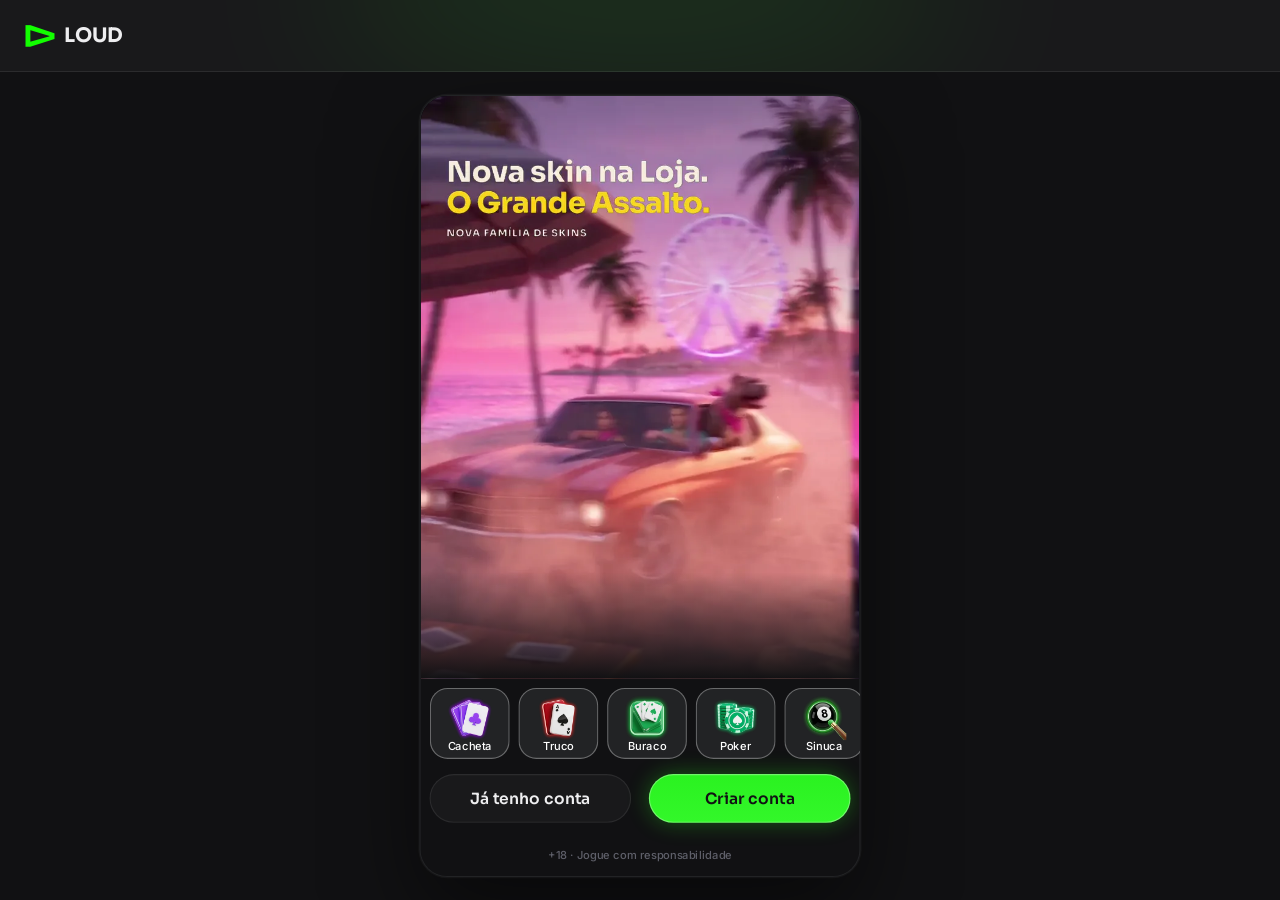
==== commit 86f7e924: "Vídeo de login com versão no endereço (?v=20261120g), para o navegador baixar o novo em vez de usar " ====
--- a/index.html
+++ b/index.html
@@ -13,11 +13,11 @@
 <link rel="preconnect" href="https://fonts.googleapis.com">
 <link rel="preconnect" href="https://fonts.gstatic.com" crossorigin>
 <link rel="stylesheet" href="https://fonts.googleapis.com/css2?family=Inter:wght@400;500;600;700&family=Sora:wght@600;700;800&display=swap">
-<link rel="stylesheet" href="css/tokens.css?v=loud-11202144">
-<link rel="stylesheet" href="css/ui.css?v=loud-11202144">
-<link rel="stylesheet" href="css/screens.css?v=loud-11202144">
-<link rel="stylesheet" href="css/game.css?v=loud-11202144">
-<link rel="stylesheet" href="css/desk.css?v=loud-11202144">
+<link rel="stylesheet" href="css/tokens.css?v=loud-11202147">
+<link rel="stylesheet" href="css/ui.css?v=loud-11202147">
+<link rel="stylesheet" href="css/screens.css?v=loud-11202147">
+<link rel="stylesheet" href="css/game.css?v=loud-11202147">
+<link rel="stylesheet" href="css/desk.css?v=loud-11202147">
 </head>
 <body>
 <svg width="0" height="0" style="position:absolute" aria-hidden="true">
@@ -76,16 +76,16 @@
   </div>
 </div></div>
 
-<script src="js/core.js?v=loud-11202144"></script>
-<script src="js/ui.js?v=loud-11202144"></script>
-<script src="js/screens.js?v=loud-11202144"></script>
-<script src="js/loja.js?v=loud-11202144"></script>
-<script src="js/social.js?v=loud-11202144"></script>
-<script src="js/torneios.js?v=loud-11202144"></script>
-<script src="js/sala.js?v=loud-11202144"></script>
-<script src="js/games.js?v=loud-11202144"></script>
-<script src="js/sinuca.js?v=loud-11202144"></script>
-<script src="js/desk.js?v=loud-11202144"></script>
-<script src="js/boot.js?v=loud-11202144"></script>
+<script src="js/core.js?v=loud-11202147"></script>
+<script src="js/ui.js?v=loud-11202147"></script>
+<script src="js/screens.js?v=loud-11202147"></script>
+<script src="js/loja.js?v=loud-11202147"></script>
+<script src="js/social.js?v=loud-11202147"></script>
+<script src="js/torneios.js?v=loud-11202147"></script>
+<script src="js/sala.js?v=loud-11202147"></script>
+<script src="js/games.js?v=loud-11202147"></script>
+<script src="js/sinuca.js?v=loud-11202147"></script>
+<script src="js/desk.js?v=loud-11202147"></script>
+<script src="js/boot.js?v=loud-11202147"></script>
 </body>
 </html>
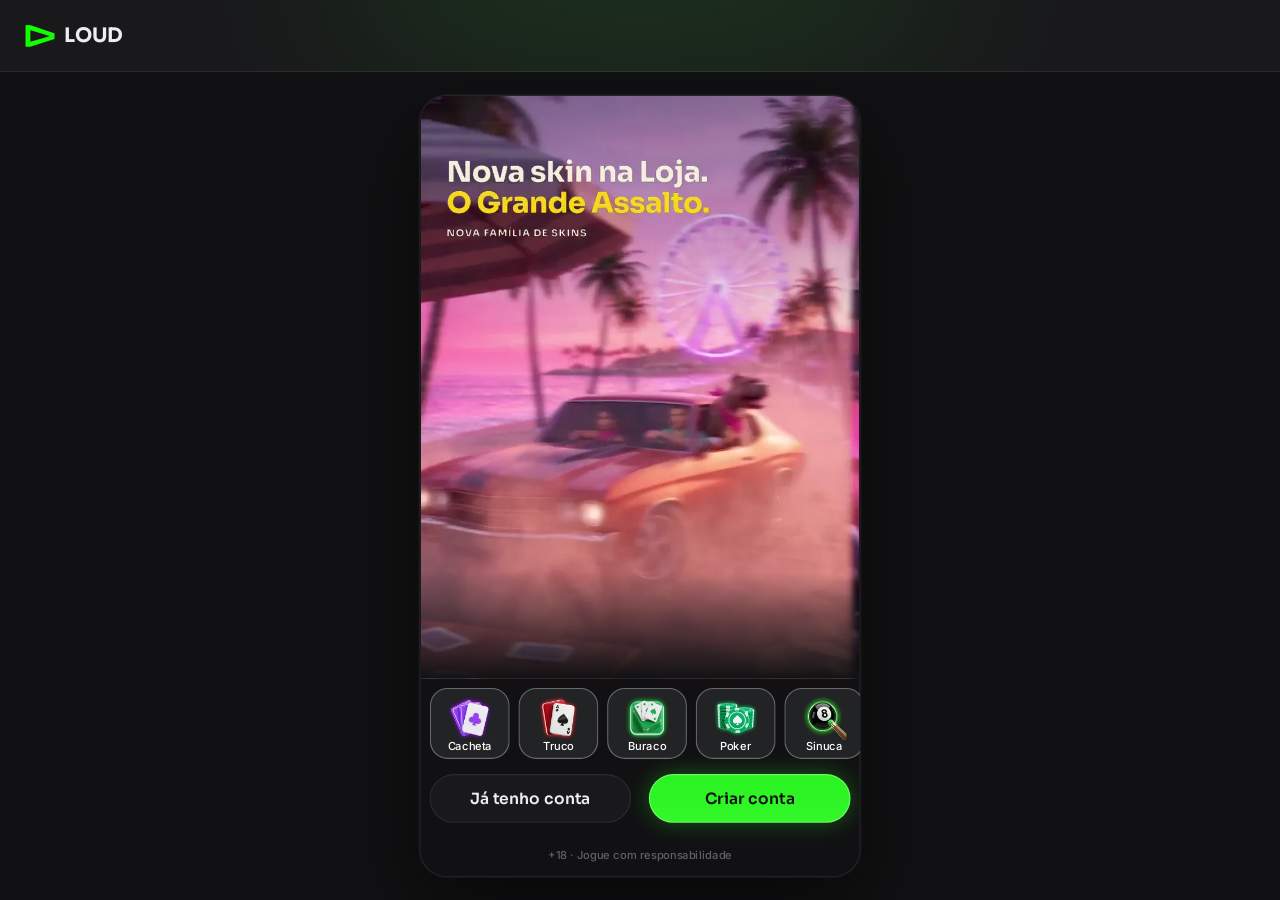
==== commit c7578ff5: "Derrota e CORRERAM em vermelho: no lugar do cinza, a cor da família apaga pro vermelho e pinta o fun" ====
--- a/index.html
+++ b/index.html
@@ -13,11 +13,11 @@
 <link rel="preconnect" href="https://fonts.googleapis.com">
 <link rel="preconnect" href="https://fonts.gstatic.com" crossorigin>
 <link rel="stylesheet" href="https://fonts.googleapis.com/css2?family=Inter:wght@400;500;600;700&family=Sora:wght@600;700;800&display=swap">
-<link rel="stylesheet" href="css/tokens.css?v=loud-11202147">
-<link rel="stylesheet" href="css/ui.css?v=loud-11202147">
-<link rel="stylesheet" href="css/screens.css?v=loud-11202147">
-<link rel="stylesheet" href="css/game.css?v=loud-11202147">
-<link rel="stylesheet" href="css/desk.css?v=loud-11202147">
+<link rel="stylesheet" href="css/tokens.css?v=loud-11231141">
+<link rel="stylesheet" href="css/ui.css?v=loud-11231141">
+<link rel="stylesheet" href="css/screens.css?v=loud-11231141">
+<link rel="stylesheet" href="css/game.css?v=loud-11231141">
+<link rel="stylesheet" href="css/desk.css?v=loud-11231141">
 </head>
 <body>
 <svg width="0" height="0" style="position:absolute" aria-hidden="true">
@@ -76,16 +76,16 @@
   </div>
 </div></div>
 
-<script src="js/core.js?v=loud-11202147"></script>
-<script src="js/ui.js?v=loud-11202147"></script>
-<script src="js/screens.js?v=loud-11202147"></script>
-<script src="js/loja.js?v=loud-11202147"></script>
-<script src="js/social.js?v=loud-11202147"></script>
-<script src="js/torneios.js?v=loud-11202147"></script>
-<script src="js/sala.js?v=loud-11202147"></script>
-<script src="js/games.js?v=loud-11202147"></script>
-<script src="js/sinuca.js?v=loud-11202147"></script>
-<script src="js/desk.js?v=loud-11202147"></script>
-<script src="js/boot.js?v=loud-11202147"></script>
+<script src="js/core.js?v=loud-11231141"></script>
+<script src="js/ui.js?v=loud-11231141"></script>
+<script src="js/screens.js?v=loud-11231141"></script>
+<script src="js/loja.js?v=loud-11231141"></script>
+<script src="js/social.js?v=loud-11231141"></script>
+<script src="js/torneios.js?v=loud-11231141"></script>
+<script src="js/sala.js?v=loud-11231141"></script>
+<script src="js/games.js?v=loud-11231141"></script>
+<script src="js/sinuca.js?v=loud-11231141"></script>
+<script src="js/desk.js?v=loud-11231141"></script>
+<script src="js/boot.js?v=loud-11231141"></script>
 </body>
 </html>
--- a/css/game.css
+++ b/css/game.css
@@ -73,6 +73,7 @@
 .rval b{font:800 40px/1 var(--f-display);letter-spacing:-.02em;color:#ffc841;font-variant-numeric:tabular-nums}
 .rval img{width:36px;height:36px}
 .rval.muted b{color:#c9ced3;font-size:32px} .rval.muted img{width:28px;height:28px;filter:grayscale(1)}
+.call.res.der .rval.muted b{color:#ff6b6e} .call.res.der .rval.muted img{filter:none}
 .rval.pop{animation:rvPop .35s cubic-bezier(.3,1.6,.5,1)}
 @keyframes rvIn{from{opacity:0;transform:scale(.6)}}
 @keyframes rvPop{50%{transform:scale(1.12)}}
@@ -343,14 +344,20 @@
 .call.fam .pill.pos{background:var(--sysa-success-25);box-shadow:inset 0 0 0 1px var(--border-muted);color:var(--text-success)}
 .call.fam .resp{animation-delay:1.05s}
 .call.fam .btn.raise{height:48px;width:220px;border-radius:24px;background:var(--bga-strong-75);box-shadow:inset 0 0 0 1px var(--hl);color:#fff;font:600 16px/1.2 var(--f-display);-webkit-backdrop-filter:blur(12px);backdrop-filter:blur(12px)}
-/* respostas · aceitaram: clarão e o shape acena · correram: a cor apaga pra cinza, o shape afunda, as letras caem */
+/* respostas · aceitaram: clarão e o shape acena · correram: a cor apaga pro vermelho, o shape afunda, as letras caem */
 .call.fam.acc .cveil::after{animation:cfFlash .5s ease-out}
 @keyframes cfFlash{from{opacity:.45}to{opacity:0}}
 .call.fam.acc .cf-shape .cf-body.in{animation:cfNod .55s cubic-bezier(.3,1.6,.5,1)}
 @keyframes cfNod{30%{transform:translateY(-14px) scale(1.07)}}
 .call.fam.acc .cf-shape{--spd:.55}
-.call.fam.run .cveil::before{filter:grayscale(1) brightness(.5)}
-.call.fam.run .cf-shape{filter:grayscale(1) brightness(.8);transition:filter .6s}
+.call.fam.run .cveil::before{filter:brightness(.55)}
+.call.fam.run .cf-shape{filter:brightness(.62);transition:filter .6s}
+/* vermelho no lugar do cinza (DS: apaga .45 + avermelha em modo Cor, system-error #ef4452): pinta o fundo e o shape, os textos ficam por cima */
+.call.fam .crt{position:absolute;left:-100vw;right:-100vw;top:-100vh;bottom:-100vh;background:#ef4452;mix-blend-mode:color;opacity:0;pointer-events:none;transition:opacity .7s}
+.call.res .crt{inset:0}
+.call.fam.run .crt{opacity:1}
+.call.fam .ccol>:not(.cf-shape):not(.crt),.call.res.der .rcol>:not(.cf-shape):not(.crt){position:relative;z-index:1}
+.call.res.der .rcol{z-index:auto}
 .call.fam.run .cf-win video,.call.fam.run .cf-win img{filter:brightness(.9)}
 .call.fam.run .cf-shape .cf-body.in{animation:cfSink .7s cubic-bezier(.4,0,.3,1) forwards}
 @keyframes cfSink{to{transform:translateY(22px) rotate(-5deg) scale(.94)}}
@@ -360,7 +367,7 @@
 @keyframes cfFallK{to{transform:translate(-40px,320px) rotate(-70deg);opacity:0}}
 .call.fam .cf-shape.dead .cf-fxb,.call.fam .cf-shape.dead .cf-fxf{opacity:0;transition:opacity .5s}
 .call.fam .cf-shape.dead>.cf-pole,.call.fam .cf-shape.dead>.cf-net,.call.fam .cf-shape.dead>.cf-stripes{opacity:.2;transition:opacity .5s} .call.fam .cf-shape.dead.off>.cf-stripes,.call.fam .cf-shape.dead.fall>*:not(.cf-body){opacity:0}
-.call.fam.run .cword .w{color:#c9ced3}
+.call.fam.run .cword .w{color:#ff6b6e}
 .call.fam.run .cword i{--sy:10px;--sr:6deg;animation:cfDropL .5s calc(var(--i) * .06s) cubic-bezier(.3,1.5,.5,1) backwards,cfSag .9s calc(.7s + var(--i) * .05s) ease-in-out forwards}
 .call.fam.run .cword i:nth-child(odd){--sy:7px;--sr:-8deg} .call.fam.run .cword i:nth-child(3n){--sy:14px;--sr:11deg}
 @keyframes cfDropL{from{transform:translateY(-60px);opacity:0}}
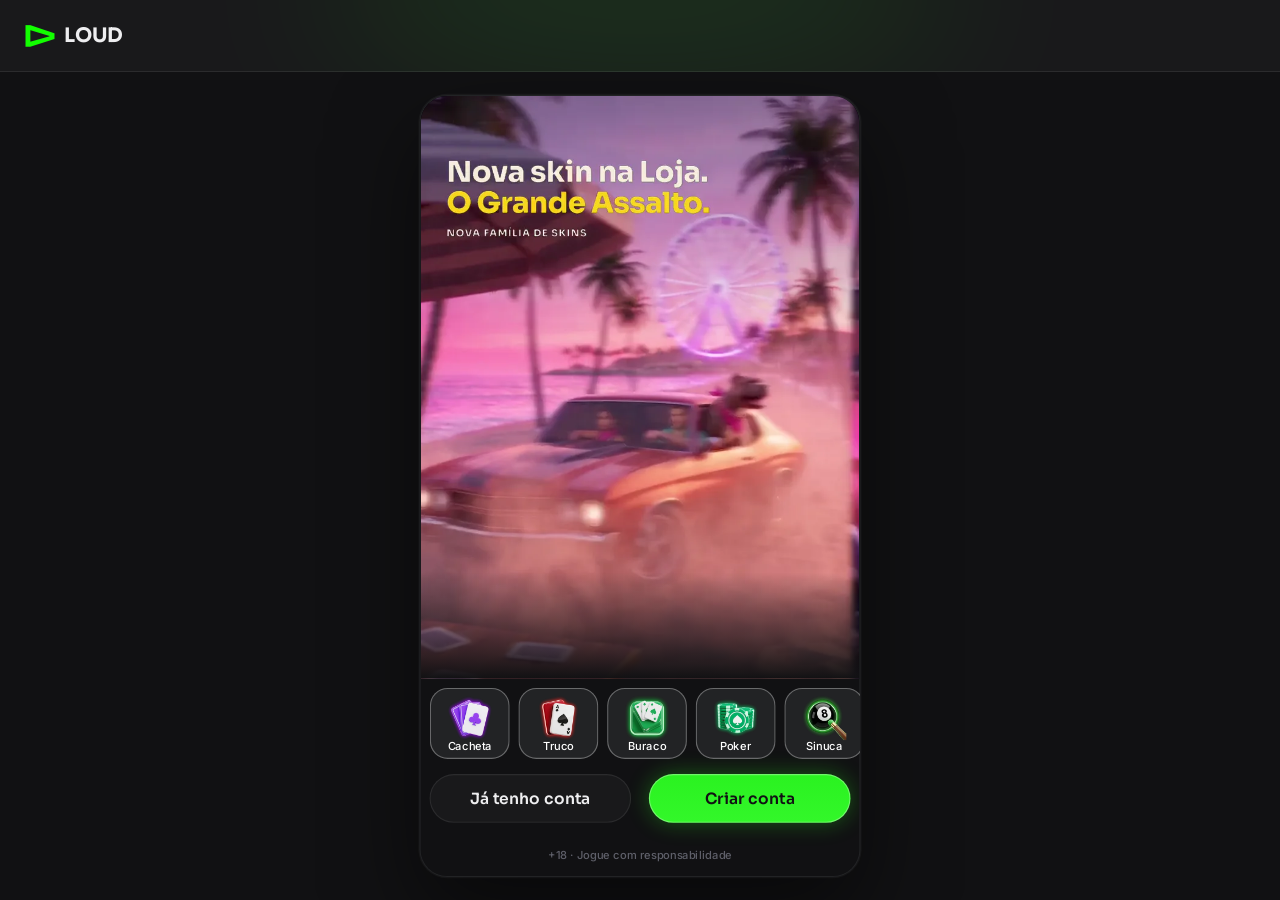
==== commit 4d9854b8: "Chamada TRUCO! com a skin Lendária: quem joga com Jeff ou Lúcia Lendária vê o vídeo do personagem na" ====
--- a/index.html
+++ b/index.html
@@ -13,11 +13,11 @@
 <link rel="preconnect" href="https://fonts.googleapis.com">
 <link rel="preconnect" href="https://fonts.gstatic.com" crossorigin>
 <link rel="stylesheet" href="https://fonts.googleapis.com/css2?family=Inter:wght@400;500;600;700&family=Sora:wght@600;700;800&display=swap">
-<link rel="stylesheet" href="css/tokens.css?v=loud-11231141">
-<link rel="stylesheet" href="css/ui.css?v=loud-11231141">
-<link rel="stylesheet" href="css/screens.css?v=loud-11231141">
-<link rel="stylesheet" href="css/game.css?v=loud-11231141">
-<link rel="stylesheet" href="css/desk.css?v=loud-11231141">
+<link rel="stylesheet" href="css/tokens.css?v=loud-11241013">
+<link rel="stylesheet" href="css/ui.css?v=loud-11241013">
+<link rel="stylesheet" href="css/screens.css?v=loud-11241013">
+<link rel="stylesheet" href="css/game.css?v=loud-11241013">
+<link rel="stylesheet" href="css/desk.css?v=loud-11241013">
 </head>
 <body>
 <svg width="0" height="0" style="position:absolute" aria-hidden="true">
@@ -76,16 +76,16 @@
   </div>
 </div></div>
 
-<script src="js/core.js?v=loud-11231141"></script>
-<script src="js/ui.js?v=loud-11231141"></script>
-<script src="js/screens.js?v=loud-11231141"></script>
-<script src="js/loja.js?v=loud-11231141"></script>
-<script src="js/social.js?v=loud-11231141"></script>
-<script src="js/torneios.js?v=loud-11231141"></script>
-<script src="js/sala.js?v=loud-11231141"></script>
-<script src="js/games.js?v=loud-11231141"></script>
-<script src="js/sinuca.js?v=loud-11231141"></script>
-<script src="js/desk.js?v=loud-11231141"></script>
-<script src="js/boot.js?v=loud-11231141"></script>
+<script src="js/core.js?v=loud-11241013"></script>
+<script src="js/ui.js?v=loud-11241013"></script>
+<script src="js/screens.js?v=loud-11241013"></script>
+<script src="js/loja.js?v=loud-11241013"></script>
+<script src="js/social.js?v=loud-11241013"></script>
+<script src="js/torneios.js?v=loud-11241013"></script>
+<script src="js/sala.js?v=loud-11241013"></script>
+<script src="js/games.js?v=loud-11241013"></script>
+<script src="js/sinuca.js?v=loud-11241013"></script>
+<script src="js/desk.js?v=loud-11241013"></script>
+<script src="js/boot.js?v=loud-11241013"></script>
 </body>
 </html>
--- a/css/screens.css
+++ b/css/screens.css
@@ -681,3 +681,32 @@
 .cmp tr.pr td{color:var(--text-default)}
 .cmp.n4 td,.cmp.n4 th .tag{font-size:11px}
 .unlock .tgs{display:flex;flex-wrap:wrap;justify-content:center;gap:8px}
+
+/* ---------- Inventário (Figma ↳ Inventário · M01 / M01b): tiles 72 do Personalizar em grade de 4 ---------- */
+.inv .pcontent{gap:24px}
+.inv .isec{display:flex;flex-direction:column;gap:8px}
+.inv .isec>h3{margin:0;font:600 16px/1.2 var(--f-display);letter-spacing:-.01em;color:var(--text-default)}
+.inv .igrid{display:grid;grid-template-columns:repeat(4,1fr);gap:12px 8px;justify-items:center}
+.inv .fgrid{display:grid;grid-template-columns:repeat(2,1fr);gap:8px;align-items:stretch}
+.inv .fcard{display:flex;flex-direction:column;gap:8px;padding:8px;border-radius:16px;background:var(--bga-strong-50);box-shadow:inset 0 0 0 1px var(--border-muted);min-width:0}
+.inv .fcard.wide{grid-column:1/-1}
+.inv .fh{display:flex;flex-wrap:wrap;align-items:center;justify-content:space-between;gap:4px;min-height:22px;padding-left:4px}
+.inv .fh b{font:500 10px/1.2 var(--f-ui);color:var(--text-default)}
+.inv .fh b.sub{color:var(--text-subtle)}
+.inv .pair{display:grid;grid-template-columns:repeat(2,1fr);gap:4px;justify-items:center}
+.inv .pair.one{grid-template-columns:1fr}
+.inv .lvls{display:grid;grid-template-columns:repeat(2,1fr);gap:8px}
+.inv .lvl{display:flex;flex-direction:column;align-items:flex-start;gap:4px}
+.inv .lvl .pair{align-self:stretch}
+.inv .more{display:flex;align-items:center;justify-content:center;gap:4px;margin-top:auto;padding:4px 0;background:none;border:0;font:500 10px/1.2 var(--f-ui);color:var(--text-link);cursor:pointer}
+.inv .more svg{width:12px;height:12px;fill:currentColor;color:currentColor}
+.inv .more svg.dn{transform:rotate(90deg)}
+.inv .more svg.up{transform:rotate(-90deg)}
+.ctile.itl{cursor:pointer}
+.ctile.itl .mini img.ph{width:100%;height:100%;object-fit:cover}
+.ctile.itl .mini>.ic{width:40px;height:40px}
+.ctile.itl .mini .ck{position:absolute;right:4px;top:4px;width:16px;height:16px;border-radius:50%;z-index:2;background:var(--btn-secondary-border) url("data:image/svg+xml,%3Csvg xmlns='http://www.w3.org/2000/svg' viewBox='0 0 12 12'%3E%3Cpath d='M2.5 6.2l2.2 2.2 4.8-4.9' fill='none' stroke='%23fff' stroke-width='1.8' stroke-linecap='round' stroke-linejoin='round'/%3E%3C/svg%3E") center/10px no-repeat}
+.cues{position:relative;width:72px;height:72px}
+.cues i{position:absolute;left:-14px;top:34px;width:100px;height:4px;border-radius:2px;background:linear-gradient(90deg,#3d7bff 0 3%,#f4f2ea 3% 7%,#f0d9a6 7% 52%,#c9ced6 52% 55%,var(--cc) 55% 100%);box-shadow:0 1px 2px #0008}
+.cues i:first-child{transform:rotate(135deg)}
+.cues i:last-child{transform:rotate(45deg)}
--- a/css/game.css
+++ b/css/game.css
@@ -370,6 +370,34 @@
 .call.fam.run .cword .w{color:#ff6b6e}
 .call.fam.run .cword i{--sy:10px;--sr:6deg;animation:cfDropL .5s calc(var(--i) * .06s) cubic-bezier(.3,1.5,.5,1) backwards,cfSag .9s calc(.7s + var(--i) * .05s) ease-in-out forwards}
 .call.fam.run .cword i:nth-child(odd){--sy:7px;--sr:-8deg} .call.fam.run .cword i:nth-child(3n){--sy:14px;--sr:11deg}
+/* ---------- chamada com a skin Lendária (DS truco-call ◇ Style=Lendária) · o vídeo 9:16 de quem fala ocupa a tela toda (sem shape) e por cima vêm degradê, selo Lendária, palavra, valor e botões ---------- */
+.call.lend .cveil::before{display:none}
+.call.lend .lv{position:absolute;inset:0;overflow:hidden;background:#120a1e;animation:cfWipe .46s .1s cubic-bezier(.65,0,.25,1) backwards}
+.call.lend .lv video{position:absolute;inset:0;width:100%;height:100%;object-fit:cover;object-position:50% 0;transform:scale(var(--z,1));transform-origin:50% 28%;animation:lvIn .8s .12s cubic-bezier(.2,.9,.3,1) backwards;transition:transform .7s cubic-bezier(.3,.8,.3,1),filter .7s}
+@keyframes lvIn{from{transform:scale(1.22);filter:brightness(2) saturate(.5)}}
+/* cada aumento chega mais perto e escurece um pouco */
+.call.lend.lvl2{--z:1.05;--dk:.1} .call.lend.lvl3{--z:1.1;--dk:.18} .call.lend.lvl4{--z:1.15;--dk:.26}
+.call.lend .ldk,.call.lend .lgrad,.call.lend .lglow{position:absolute;pointer-events:none}
+.call.lend .ldk{inset:0;background:#000;opacity:var(--dk,0)}
+.call.lend .lgrad{inset:0;background:linear-gradient(180deg,rgba(9,6,20,.6) 0%,rgba(9,6,20,0) 15%),linear-gradient(0deg,rgba(9,6,20,.95) 0%,rgba(16,8,32,.82) 28%,rgba(22,8,38,.38) 48%,rgba(22,8,38,0) 64%);animation:cfFade .4s .3s backwards}
+.call.lend .lglow{left:0;right:0;bottom:0;height:52%;background:radial-gradient(90% 62% at 50% 100%,rgba(255,79,163,.42),rgba(142,92,255,.2) 48%,transparent 74%);mix-blend-mode:screen;animation:cfFade .5s .45s backwards;transition:opacity .7s}
+.call.lend.lvl4 .lglow{animation:cfFade .5s .45s backwards,lBeat .55s .9s ease-in-out infinite alternate}
+@keyframes lBeat{to{opacity:.55}}
+.call.lend .sw.a{background:#ff4fa3} .call.lend .sw.b{background:#8e5cff}
+/* conteúdo embaixo, sobre a parte escura do degradê (acima dos botões) */
+.call.lend .ccol{top:auto;bottom:calc(236px + env(safe-area-inset-bottom,0px))}
+.call.lend.ans .ccol{bottom:calc(140px + env(safe-area-inset-bottom,0px))}
+.call.lend .ltag{box-shadow:0 4px 12px #8e5cff73;animation:lTag .35s .45s cubic-bezier(.3,1.6,.5,1) backwards}
+@keyframes lTag{from{transform:scale(.4);opacity:0}}
+.call.lend .cwho{margin-top:8px}
+/* respostas entram sem varrida (a mesa já estava coberta) · aceitaram: clarão e o vídeo dá um tranco pra frente · correram: apaga pro vermelho */
+.call.lend.ans{--z:1.06}
+.call.lend.ans .lv{animation:cfFade .15s backwards} .call.lend.ans .lv video,.call.lend.ans .lgrad,.call.lend.ans .lglow,.call.lend.ans .ltag{animation:none}
+.call.lend.acc .lv video{animation:lNod .55s cubic-bezier(.3,1.6,.5,1)}
+@keyframes lNod{35%{transform:scale(calc(var(--z,1) + .06))}}
+.call.lend.run .lv video{--z:1;filter:brightness(.6)}
+.call.lend.run .lglow{opacity:.6}
+@media (prefers-reduced-motion:reduce){.call.lend .lv,.call.lend .lv video,.call.lend .ltag{animation:none!important}}
 @keyframes cfDropL{from{transform:translateY(-60px);opacity:0}}
 @keyframes cfSag{to{transform:translateY(var(--sy)) rotate(var(--sr))}}
 /* shape: .cf-body entra do jeito da família · efeitos atrás (.cf-fxb) e na frente (.cf-fxf) */
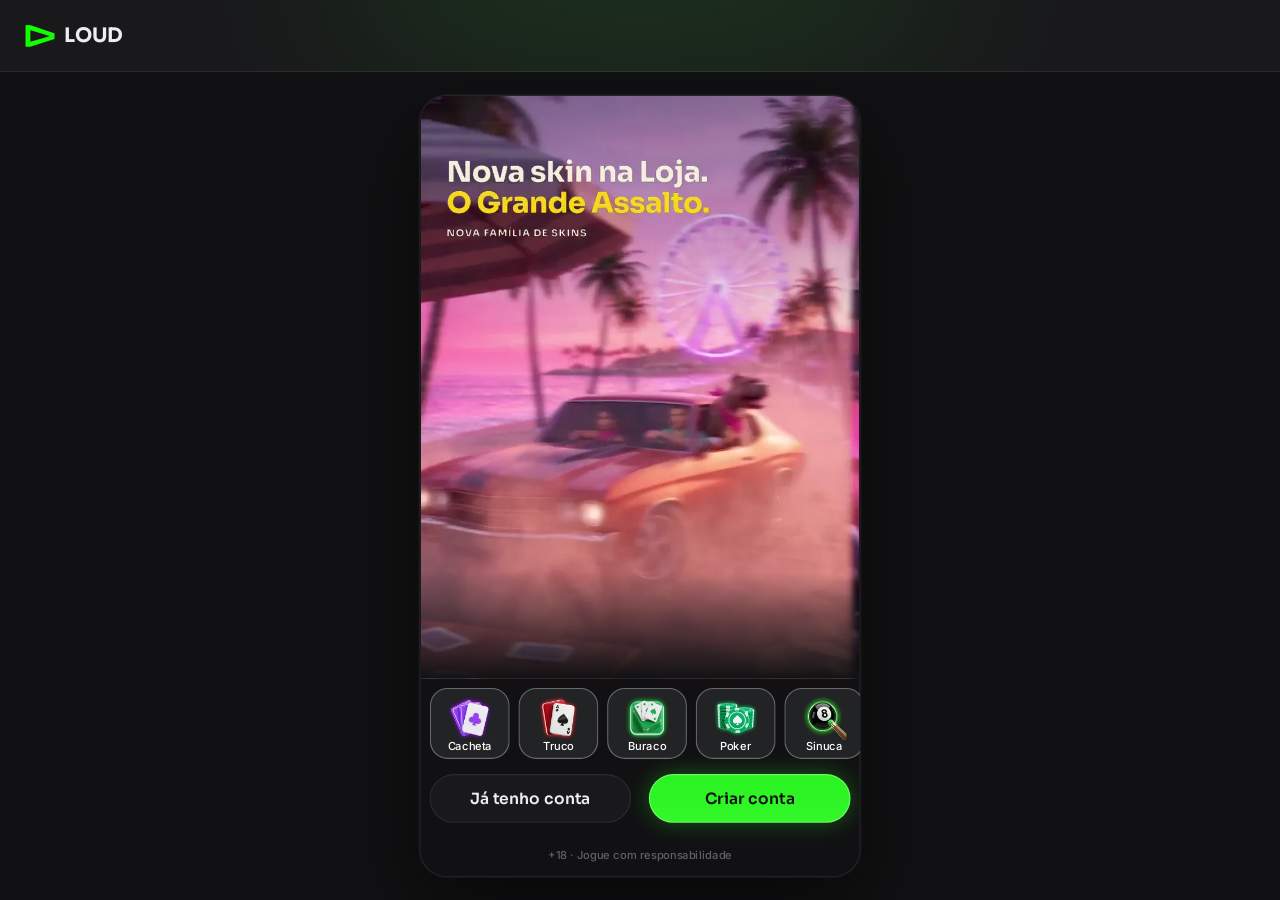
==== commit 646d6dc4: "Patentes com o número do nível (1 a 9) no lugar das divisas, na insígnia inteira e no hexágono peque" ====
--- a/index.html
+++ b/index.html
@@ -13,11 +13,12 @@
 <link rel="preconnect" href="https://fonts.googleapis.com">
 <link rel="preconnect" href="https://fonts.gstatic.com" crossorigin>
 <link rel="stylesheet" href="https://fonts.googleapis.com/css2?family=Inter:wght@400;500;600;700&family=Sora:wght@600;700;800&display=swap">
-<link rel="stylesheet" href="css/tokens.css?v=loud-11241013">
-<link rel="stylesheet" href="css/ui.css?v=loud-11241013">
-<link rel="stylesheet" href="css/screens.css?v=loud-11241013">
-<link rel="stylesheet" href="css/game.css?v=loud-11241013">
-<link rel="stylesheet" href="css/desk.css?v=loud-11241013">
+<link rel="stylesheet" href="css/tokens.css?v=loud-11261813">
+<link rel="stylesheet" href="css/ui.css?v=loud-11261813">
+<link rel="stylesheet" href="css/screens.css?v=loud-11261813">
+<link rel="stylesheet" href="css/game.css?v=loud-11261813">
+<link rel="stylesheet" href="css/desk.css?v=loud-11261813">
+<link rel="stylesheet" href="css/missoes.css?v=loud-11261813">
 </head>
 <body>
 <svg width="0" height="0" style="position:absolute" aria-hidden="true">
@@ -76,16 +77,17 @@
   </div>
 </div></div>
 
-<script src="js/core.js?v=loud-11241013"></script>
-<script src="js/ui.js?v=loud-11241013"></script>
-<script src="js/screens.js?v=loud-11241013"></script>
-<script src="js/loja.js?v=loud-11241013"></script>
-<script src="js/social.js?v=loud-11241013"></script>
-<script src="js/torneios.js?v=loud-11241013"></script>
-<script src="js/sala.js?v=loud-11241013"></script>
-<script src="js/games.js?v=loud-11241013"></script>
-<script src="js/sinuca.js?v=loud-11241013"></script>
-<script src="js/desk.js?v=loud-11241013"></script>
-<script src="js/boot.js?v=loud-11241013"></script>
+<script src="js/core.js?v=loud-11261813"></script>
+<script src="js/ui.js?v=loud-11261813"></script>
+<script src="js/screens.js?v=loud-11261813"></script>
+<script src="js/loja.js?v=loud-11261813"></script>
+<script src="js/social.js?v=loud-11261813"></script>
+<script src="js/torneios.js?v=loud-11261813"></script>
+<script src="js/sala.js?v=loud-11261813"></script>
+<script src="js/missoes.js?v=loud-11261813"></script>
+<script src="js/games.js?v=loud-11261813"></script>
+<script src="js/sinuca.js?v=loud-11261813"></script>
+<script src="js/desk.js?v=loud-11261813"></script>
+<script src="js/boot.js?v=loud-11261813"></script>
 </body>
 </html>
--- a/css/missoes.css
+++ b/css/missoes.css
@@ -0,0 +1,135 @@
+/* EstrelaGames · Missões (Figma ✲ Missões, aprovado 26/11 · DS ❖ Missões) — mesmos tons da Home: blocos strong-25 sem borda, itens com borda de 8% */
+
+/* ---------- coluna da direita do palco (games · right): Loja + Missões, 8 px entre eles ---------- */
+.home .stage .gr{position:absolute;right:8px;top:20px;z-index:3;display:flex;flex-direction:column;align-items:center;gap:8px;width:72px}
+.home .stage .gr .lojab{position:relative;right:auto;top:auto;z-index:2;flex:none}
+
+/* ---------- botão de Missões (DS missions-button): só o círculo, anel contador, rótulo em pílula e selo · loop de 2 s como a Loja ---------- */
+.misb{position:relative;z-index:1;flex:none;width:72px;height:72px;cursor:pointer;color:var(--text-on-color)}
+.misb .disc,.misb .arc,.misb .pulse{position:absolute;left:4px;top:0;width:64px;height:64px;border-radius:50%}
+.misb .disc{background:#222325;box-shadow:0 0 8px #3b82f666}
+.misb .arc{background:conic-gradient(#5ec8ff,#3b82f6 calc(var(--p) * .5%),#7c5cff calc(var(--p) * 1%),#ffffff1f 0);-webkit-mask:radial-gradient(farthest-side,transparent calc(100% - 4px),#000 calc(100% - 4px));mask:radial-gradient(farthest-side,transparent calc(100% - 4px),#000 calc(100% - 4px));filter:drop-shadow(0 0 3px #5ec8ff99)}
+.misb .pulse{box-shadow:inset 0 0 0 2px #5ec8ff;opacity:0;animation:misPulse 2s ease-out infinite}
+.misb .ic{position:absolute;left:14px;top:10px;width:44px;height:44px;animation:lojaIc 2s ease-in-out infinite}
+.misb .lb{position:absolute;left:50%;bottom:0;transform:translateX(-50%);padding:2px 8px;border-radius:999px;background:var(--bga-strong-75);box-shadow:inset 0 0 0 1px var(--border-muted);font:500 10px/12px var(--f-ui);white-space:nowrap}
+.misb .tag{position:absolute;right:-2px;top:-6px;padding:2px 8px;font-size:12px;animation:lojaTag 2s ease-in-out infinite}
+.misb.nov .disc{box-shadow:0 0 8px #ff73007a}
+.misb.nov .arc{background:conic-gradient(#ffd800,#ffb000 50%,#ff7300);filter:drop-shadow(0 0 3px #ff9900aa)}
+.misb.nov .pulse{box-shadow:inset 0 0 0 2px #ffb000}
+.misb .fire{position:absolute;left:4px;top:-28px;width:64px;height:64px;transform-origin:50% 90%;animation:misFire 2s ease-in-out infinite}
+@keyframes misPulse{0%{opacity:.9;transform:scale(1)}40%,100%{opacity:0;transform:scale(1.2)}}
+@keyframes misFire{0%,100%{transform:scale(1) rotate(0)}15%{transform:scale(1.08) rotate(-2deg)}30%{transform:scale(.96) rotate(-4deg)}45%{transform:scale(1.06) rotate(0)}60%{transform:scale(.98) rotate(3deg)}80%{transform:scale(1.05) rotate(-3deg)}}
+@media (prefers-reduced-motion:reduce){.misb,.misb *{animation:none}}
+
+/* ---------- tela ---------- */
+.mis .content{display:flex;flex-direction:column;gap:12px;padding:4px 8px calc(24px + env(safe-area-inset-bottom,0px))} /* sem navbar: abre pelo botão da Home */
+
+/* card de nível (DS loyalty-level-card ↕ Size=Small): insígnia da patente (patent-badge Default), a mesma insígnia grande e apagada à direita, degradê na cor da patente */
+.lvc{position:relative;overflow:hidden;flex:none;display:flex;flex-direction:column;align-items:center;gap:4px;padding:16px;border-radius:20px;background:var(--bga-strong-25);box-shadow:inset 0 0 0 1px var(--border-muted);cursor:pointer}
+.lvc::before{content:"";position:absolute;inset:0;background:linear-gradient(180deg,var(--pc),transparent);opacity:.22;pointer-events:none}
+.lvc .bg{position:absolute;right:-73px;top:50%;width:192px;height:192px;margin-top:-96px;opacity:.12;pointer-events:none}
+.lvc .pat{position:relative;width:56px;height:56px;filter:drop-shadow(0 4px 10px #8fa3b880)}
+.lvc .nm{position:relative;font:800 20px/24px var(--f-display);color:var(--text-default)}
+.lvc .pts{position:relative;display:flex;align-items:center;gap:6px;height:21px;font:500 14px/21px var(--f-ui);color:var(--text-muted)}
+.lvc .pts b{font-weight:700;color:var(--text-default);transition:color .2s}
+.lvc .gain{display:none;padding:0 8px;border-radius:999px;background:var(--sysa-success-25);color:var(--text-success);font:700 12px/18px var(--f-ui)}
+.lvc.rec .pts b{color:var(--text-success)}
+.lvc.rec .gain{display:inline-block;animation:gainPop .3s ease-out}
+.lvc .prog{position:relative;flex:none;width:100%;margin-top:4px}
+.lvc .prog i{transition:none}
+.lvc small{position:relative;margin-top:4px;font:500 10px/1.2 var(--f-ui);color:var(--text-muted)}
+@keyframes gainPop{0%{transform:scale(.6);opacity:0}70%{transform:scale(1.12)}100%{transform:scale(1);opacity:1}}
+.fly-pat{position:fixed;z-index:9999;pointer-events:none;filter:drop-shadow(0 4px 8px #0008)}
+
+/* login diário (DS daily-login): sequência com fogo, 7 dias, o Dia 7 dourado com presente */
+.lgc{flex:none;display:flex;flex-direction:column;gap:12px;padding:16px;border-radius:16px;background:var(--bga-strong-25)}
+.lgc .top{display:flex;align-items:center;gap:12px}
+.lgc .top>.ic{width:40px;height:40px;flex:none}
+.lgc .tx{flex:1;min-width:0;display:flex;flex-direction:column;gap:4px}
+.lgc .tx b{font:500 16px/1.2 var(--f-ui);color:var(--text-default)}
+.lgc .tx small{font:500 10px/1.2 var(--f-ui);color:var(--text-muted)}
+.lgc .streak{flex:none;display:flex;align-items:center;gap:4px;padding:4px 10px 4px 4px;border-radius:999px;background:#ff730029}
+.lgc .streak .ic{width:20px;height:20px}
+.lgc .streak b{font:700 12px/18px var(--f-ui);color:var(--text-prize)}
+.lgc .days{display:flex;gap:4px}
+.lgc .day{position:relative;flex:1;min-width:0;height:84px;display:flex;flex-direction:column;align-items:center;justify-content:center;gap:4px;padding:8px 2px;border-radius:12px;background:var(--bga-strong-25);box-shadow:inset 0 0 0 1px var(--border-muted)}
+.lgc .day small{font:500 8px/1 var(--f-ui);color:var(--text-muted)}
+.lgc .day .art{width:24px;height:24px;display:grid;place-items:center}
+.lgc .day .art .ic{width:24px;height:24px}
+.lgc .day .art .hex{width:22px;height:24px} /* só o hexágono da patente (patent-badge Small), do tamanho do check */
+.lgc .day b{font:500 10px/1 var(--f-ui);color:var(--text-default)}
+.lgc .day.res b{color:var(--text-muted);opacity:.56}
+.lgc .day.hoje{background:var(--bga-secondary-16);box-shadow:inset 0 0 0 2px var(--glow-blue),0 0 20px var(--glow-info)}
+.lgc .day.hoje small,.lgc .day.hoje b{color:var(--text-on-color)}
+.lgc .day.gift{flex:none;width:72px;background:linear-gradient(180deg,#ffb0003d,#ffb0000f);box-shadow:none}
+.lgc .day.gift::after{content:"";position:absolute;inset:0;border-radius:12px;padding:1px;background:linear-gradient(90deg,#ffd800,#ffb000 50%,#ff7300);-webkit-mask:linear-gradient(#000 0 0) content-box,linear-gradient(#000 0 0);-webkit-mask-composite:xor;mask:linear-gradient(#000 0 0) content-box exclude,linear-gradient(#000 0 0);pointer-events:none}
+.lgc .day.gift .art,.lgc .day.gift .art .ic{width:40px;height:40px}
+.lgc .day.gift small,.lgc .day.gift b{color:var(--text-prize)}
+.lgc .day.gift b{font:700 12px/18px var(--f-ui)}
+.lgc .day.gift.hoje{box-shadow:0 0 12px #ff990066}
+.lgc .day.gift.res{background:var(--bga-strong-25);box-shadow:inset 0 0 0 1px var(--border-muted)}
+.lgc .day.gift.res::after{display:none}
+.lgc .day.gift.res .art .ic{width:24px;height:24px}
+.lgc .nx{display:flex;align-items:center;justify-content:center;gap:8px;padding:10px;border-radius:20px;background:var(--bga-strong-25);box-shadow:inset 0 0 0 1px var(--border-muted);font:500 10px/1 var(--f-ui);color:var(--text-muted)}
+.lgc .nx .ic{width:20px;height:20px}
+.lgc .nx b{font:700 12px/18px var(--f-ui);color:var(--text-default)}
+.lgc .nx .v{font:700 12px/18px var(--f-ui);color:var(--text-prize)}
+.lgc .rule{text-align:center;font:500 8px/1.2 var(--f-ui);color:var(--text-muted)}
+.btn.pressed{transform:scale(.96);filter:brightness(.85)}
+
+/* lista de missões (DS mission-card) */
+.mlist{flex:none;display:flex;flex-direction:column;gap:12px;padding:16px;border-radius:16px;background:var(--bga-strong-25)}
+.mlist .mh{display:flex;align-items:center;gap:12px}
+.mlist .mh .tx{flex:1;min-width:0;display:flex;flex-direction:column;gap:4px}
+.mlist .mh .tx b{font:800 20px/24px var(--f-display);color:var(--text-default)}
+.mlist .mh .tx small{font:500 10px/1.2 var(--f-ui);color:var(--text-muted)}
+.mlist .novas{flex:none;display:flex;align-items:center;gap:6px;padding:6px 10px 6px 8px;border-radius:12px;background:var(--bga-strong-50)}
+.mlist .novas .ic{width:20px;height:20px}
+.mlist .novas>span{display:flex;flex-direction:column;gap:2px}
+.mlist .novas small{font:500 8px/1 var(--f-ui);color:var(--text-muted)}
+.mlist .novas b{font:700 12px/18px var(--f-ui);color:var(--text-default)}
+.mlist .rows{display:flex;flex-direction:column;gap:8px}
+.mlist .sub{font:500 12px/1 var(--f-ui);color:var(--text-muted)}
+.mc{display:flex;flex-direction:column;gap:12px;padding:12px;border-radius:16px;background:var(--bga-strong-25);box-shadow:inset 0 0 0 1px var(--border-muted)}
+.mc.ready{background:linear-gradient(90deg,#22c55e38,#22c55e00),var(--bga-strong-25);box-shadow:none}
+.mc .ln{display:flex;align-items:center;gap:12px}
+.mc .tile{flex:none;width:48px;height:48px;border-radius:12px;display:grid;place-items:center;background:var(--gc)}
+.mc .tile .ic{width:40px;height:40px}
+.mc .info{flex:1;min-width:0;display:flex;flex-direction:column;align-items:flex-start;gap:4px}
+.mc .t{font:500 14px/1.25 var(--f-ui);color:var(--text-default)}
+/* descrição da missão (DS mission-card ✎ Description · Paragraph/S, text-muted, até 2 linhas) */
+.mc .ds{font:400 12px/1.5 var(--f-ui);color:var(--text-muted);display:-webkit-box;-webkit-line-clamp:2;-webkit-box-orient:vertical;overflow:hidden}
+.mc .pr{display:flex;align-items:center;gap:8px;width:100%}
+.mc .pr small{font:500 8px/1 var(--f-ui);color:var(--text-muted)}
+.tm{display:inline-flex;align-items:center;gap:4px;padding:2px 8px 2px 4px;border-radius:8px;background:var(--bga-strong-50)}
+.tm .ic{width:16px;height:16px}
+.tm b{font:500 8px/1 var(--f-ui);color:var(--text-muted)}
+.tm b{white-space:nowrap}
+.tm i{font-style:normal}
+.tm.hot{background:#ff730029}
+.tm.hot b{font:700 12px/18px var(--f-ui);color:var(--text-prize)}
+.tm.ok{background:var(--sysa-success-25)}
+.tm.ok b{font:700 12px/18px var(--f-ui);color:var(--text-success)}
+.mc .rt{flex:none;display:flex;flex-direction:column;align-items:flex-end;gap:8px}
+.mc .rw{display:flex;align-items:center;gap:4px;padding:4px 10px 4px 4px;border-radius:999px;background:#ffb0001f}
+.mc .rw .ic{width:20px;height:20px}
+.mc .rw .hex{width:18px;height:20px}
+.mc .rw b{font:800 14px/1 var(--f-display);color:var(--text-prize)}
+.mc.done .tile,.mc.done .t,.mc.done .rw{opacity:.56}
+.mc.done .rw{background:var(--bga-strong-50)}
+.mc.done .rw b{color:var(--text-muted)}
+.mc .feita{display:flex;align-items:center;gap:4px;font:500 10px/1 var(--f-ui);color:var(--text-success)}
+.mc .feita .ic{width:16px;height:16px}
+.mc .steps{display:flex;flex-direction:column;gap:6px}
+.mc .steps .mk{display:flex;justify-content:space-between}
+.mc .steps .mk span{display:flex;align-items:center;gap:4px;padding:2px 8px 2px 4px;border-radius:999px;background:#ffb0001f;font:700 12px/18px var(--f-ui);color:var(--text-prize)}
+.mc .steps .mk span.got{background:var(--sysa-success-25);color:var(--text-success)}
+.mc .steps .mk .ic{width:16px;height:16px}
+.mc .steps .mk .hex{width:15px;height:16px}
+.mc .steps .prog{flex:none;width:100%}
+.mc .steps .lb{display:flex;justify-content:space-between}
+.mc .steps .lb small{font:500 8px/1 var(--f-ui);color:var(--text-muted)}
+
+/* desktop: selo no item Missões do menu da esquerda */
+.dkl .it .tag{margin-left:auto;padding:0 8px;font-size:12px;line-height:20px}
+body.dk-rail .dkl .it .tag{position:absolute;top:4px;right:8px;margin:0;font-size:10px;line-height:16px;padding:0 6px}
